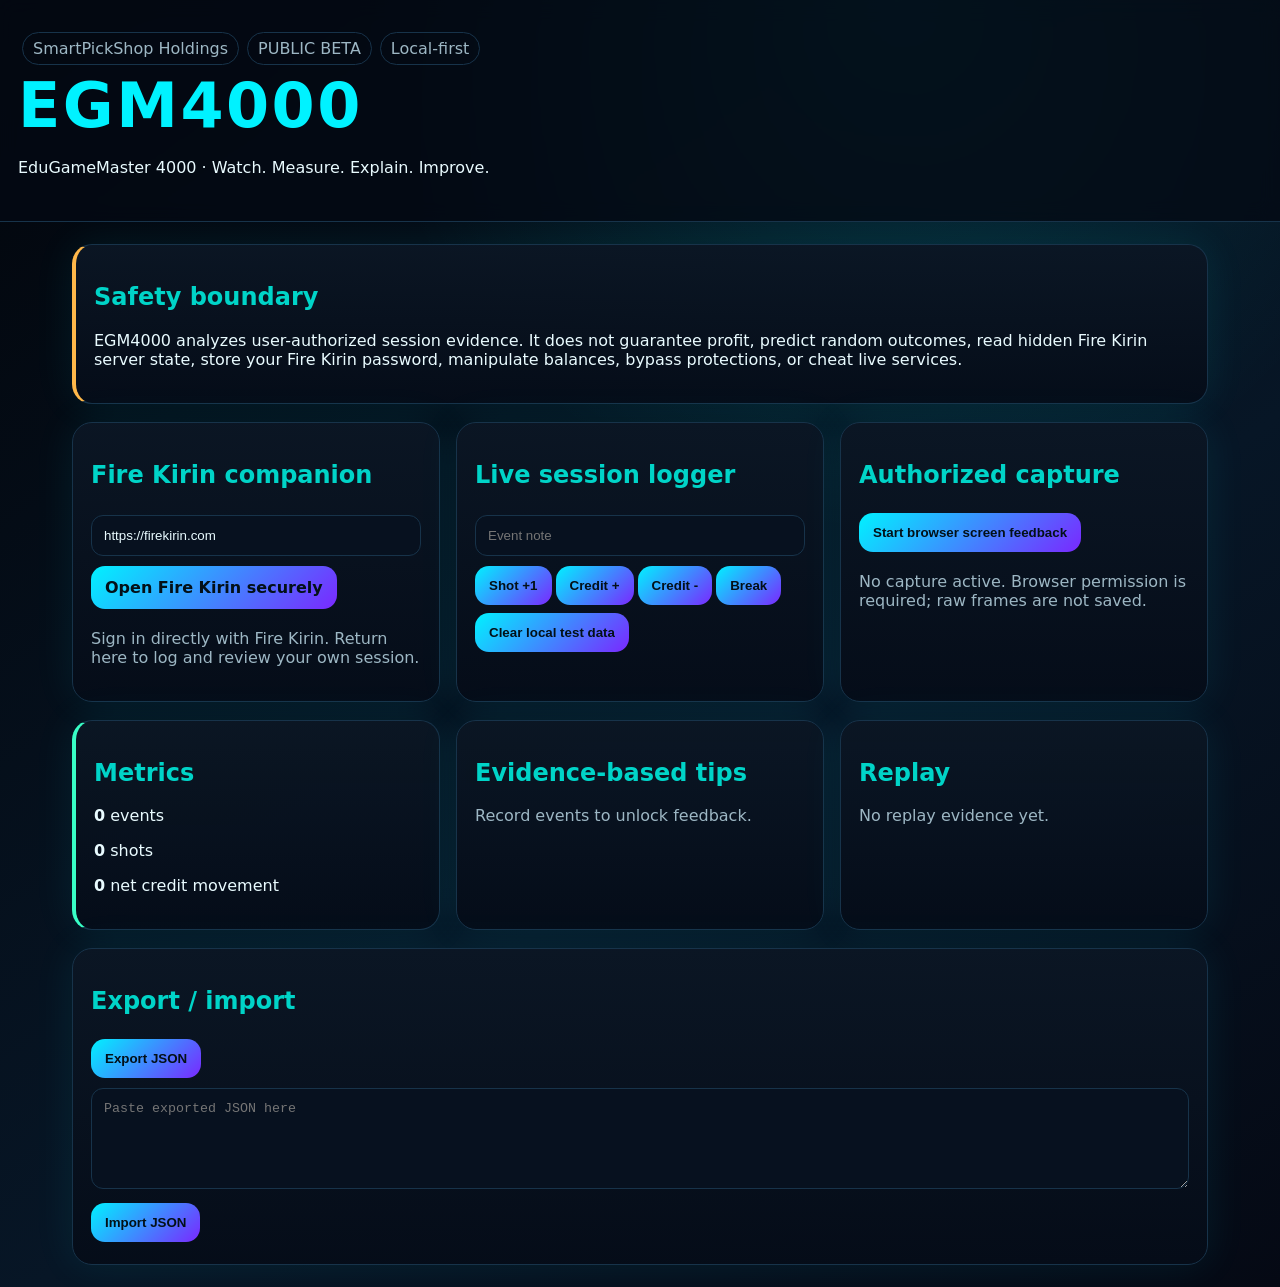
==== web/index.html @ 057f575d "Add EGM4000 web PWA public beta" ====
<!doctype html>
<html lang="en">
<head>
  <meta charset="utf-8">
  <meta name="viewport" content="width=device-width,initial-scale=1">
  <title>EGM4000 — EduGameMaster 4000</title>
  <meta name="theme-color" content="#060B14">
  <link rel="manifest" href="manifest.webmanifest">
  <style>
    :root{--bg:#060B14;--panel:#0B1624;--line:#17334a;--cyan:#00F2FF;--teal:#00D4C8;--violet:#7A28FF;--text:#E9FBFF;--muted:#9DB7C4;--warn:#FFB84A;--bad:#FF5C57;--good:#38FFC6}*{box-sizing:border-box}body{margin:0;background:radial-gradient(circle at 70% 0%,rgba(0,242,255,.16),transparent 34%),linear-gradient(145deg,#02050b,#071626 60%,#050914);color:var(--text);font-family:system-ui,Segoe UI,Roboto,Arial,sans-serif}header{padding:28px 18px;border-bottom:1px solid var(--line);background:rgba(5,9,20,.78);position:sticky;top:0;backdrop-filter:blur(10px)}h1{margin:0;color:var(--cyan);font-size:clamp(30px,7vw,62px);letter-spacing:.04em}h2{color:var(--teal)}main{max-width:1180px;margin:auto;padding:22px;display:grid;gap:18px}.grid{display:grid;grid-template-columns:repeat(auto-fit,minmax(260px,1fr));gap:16px}.card{border:1px solid var(--line);background:linear-gradient(180deg,rgba(11,22,36,.96),rgba(5,12,24,.94));border-radius:20px;padding:18px;box-shadow:0 0 42px rgba(0,242,255,.08)}button,a.btn{background:linear-gradient(135deg,var(--cyan),var(--violet));color:#031018;border:0;border-radius:14px;padding:12px 14px;font-weight:800;text-decoration:none;display:inline-block;margin:4px 4px 4px 0;cursor:pointer}input,textarea{width:100%;background:#07111f;border:1px solid var(--line);border-radius:12px;color:var(--text);padding:12px;margin:6px 0}small,.muted{color:var(--muted)}.warning{border-left:4px solid var(--warn)}.danger{border-left:4px solid var(--bad)}.good{border-left:4px solid var(--good)}.event{white-space:pre-wrap;font-family:ui-monospace,Consolas,monospace;font-size:13px}.pill{display:inline-block;border:1px solid var(--line);border-radius:999px;padding:6px 10px;margin:4px;color:var(--muted)}</style>
</head>
<body>
<header>
  <div class="pill">SmartPickShop Holdings</div><div class="pill">PUBLIC BETA</div><div class="pill">Local-first</div>
  <h1>EGM4000</h1>
  <p>EduGameMaster 4000 · Watch. Measure. Explain. Improve.</p>
</header>
<main>
  <section class="card warning"><h2>Safety boundary</h2><p>EGM4000 analyzes user-authorized session evidence. It does not guarantee profit, predict random outcomes, read hidden Fire Kirin server state, store your Fire Kirin password, manipulate balances, bypass protections, or cheat live services.</p></section>
  <section class="grid">
    <div class="card"><h2>Fire Kirin companion</h2><input id="portal" value="https://firekirin.com" aria-label="Fire Kirin portal URL"><a class="btn" id="openFire" target="_blank" rel="noopener">Open Fire Kirin securely</a><p class="muted">Sign in directly with Fire Kirin. Return here to log and review your own session.</p></div>
    <div class="card"><h2>Live session logger</h2><input id="note" placeholder="Event note"><button onclick="addEvent('shot',1)">Shot +1</button><button onclick="addEvent('credit_up',10)">Credit +</button><button onclick="addEvent('credit_down',-10)">Credit -</button><button onclick="addEvent('break',0)">Break</button><button onclick="clearEvents()">Clear local test data</button></div>
    <div class="card"><h2>Authorized capture</h2><button onclick="requestCapture()">Start browser screen feedback</button><p id="captureState" class="muted">No capture active. Browser permission is required; raw frames are not saved.</p></div>
  </section>
  <section class="grid">
    <div class="card good"><h2>Metrics</h2><div id="metrics"></div></div>
    <div class="card"><h2>Evidence-based tips</h2><div id="tips"></div></div>
    <div class="card"><h2>Replay</h2><div id="events"></div></div>
  </section>
  <section class="card"><h2>Export / import</h2><button onclick="exportJson()">Export JSON</button><textarea id="importBox" rows="5" placeholder="Paste exported JSON here"></textarea><button onclick="importJson()">Import JSON</button></section>
</main>
<script>
const KEY='egm4000.web.events.v1';
function events(){try{return JSON.parse(localStorage.getItem(KEY)||'[]')}catch{return[]}}
function save(v){localStorage.setItem(KEY,JSON.stringify(v));render()}
function addEvent(type,delta){const arr=events();arr.push({schema:'egm4000.gameplay-event.v1',platform:'Fire Kirin',type,creditDelta:delta,note:document.getElementById('note').value||'',provenance:'user_recorded',confidence:1,time:new Date().toISOString()});save(arr)}
function clearEvents(){save([])}
function render(){const arr=events();let shots=arr.filter(e=>e.type==='shot').length;let net=arr.reduce((s,e)=>s+(e.creditDelta||0),0);metrics.innerHTML=`<p><b>${arr.length}</b> events</p><p><b>${shots}</b> shots</p><p><b>${net}</b> net credit movement</p>`;tips.innerHTML=arr.length?`<p>${net<0?'Slow down and review before continuing.':''} If pace rises while net credits fall, treat it as a review signal, not a prediction.</p>`:'<p class="muted">Record events to unlock feedback.</p>';document.getElementById('events').innerHTML=arr.slice().reverse().map(e=>`<div class="event card">${e.time}\n${e.type} · ${e.creditDelta} credits\nEvidence: ${e.provenance} · confidence ${e.confidence}\n${e.note}</div>`).join('')||'<p class="muted">No replay evidence yet.</p>';document.getElementById('openFire').href=document.getElementById('portal').value}
async function requestCapture(){try{const s=await navigator.mediaDevices.getDisplayMedia({video:true,audio:false});captureState.textContent='Authorized browser screen feedback active. Raw frames are not stored.';s.getTracks().forEach(t=>t.onended=()=>captureState.textContent='Capture stopped.')}catch(e){captureState.textContent='Capture not authorized or unavailable: '+e.message}}
function exportJson(){const blob=new Blob([JSON.stringify({exportedAt:new Date().toISOString(),events:events()},null,2)],{type:'application/json'});const a=document.createElement('a');a.href=URL.createObjectURL(blob);a.download='egm4000-session-export.json';a.click();URL.revokeObjectURL(a.href)}
function importJson(){try{const obj=JSON.parse(importBox.value);save(Array.isArray(obj)?obj:(obj.events||[]))}catch(e){alert('Import failed: '+e.message)}}
if('serviceWorker' in navigator)navigator.serviceWorker.register('sw.js').catch(()=>{});portal.addEventListener('input',render);render();
</script>
</body>
</html>
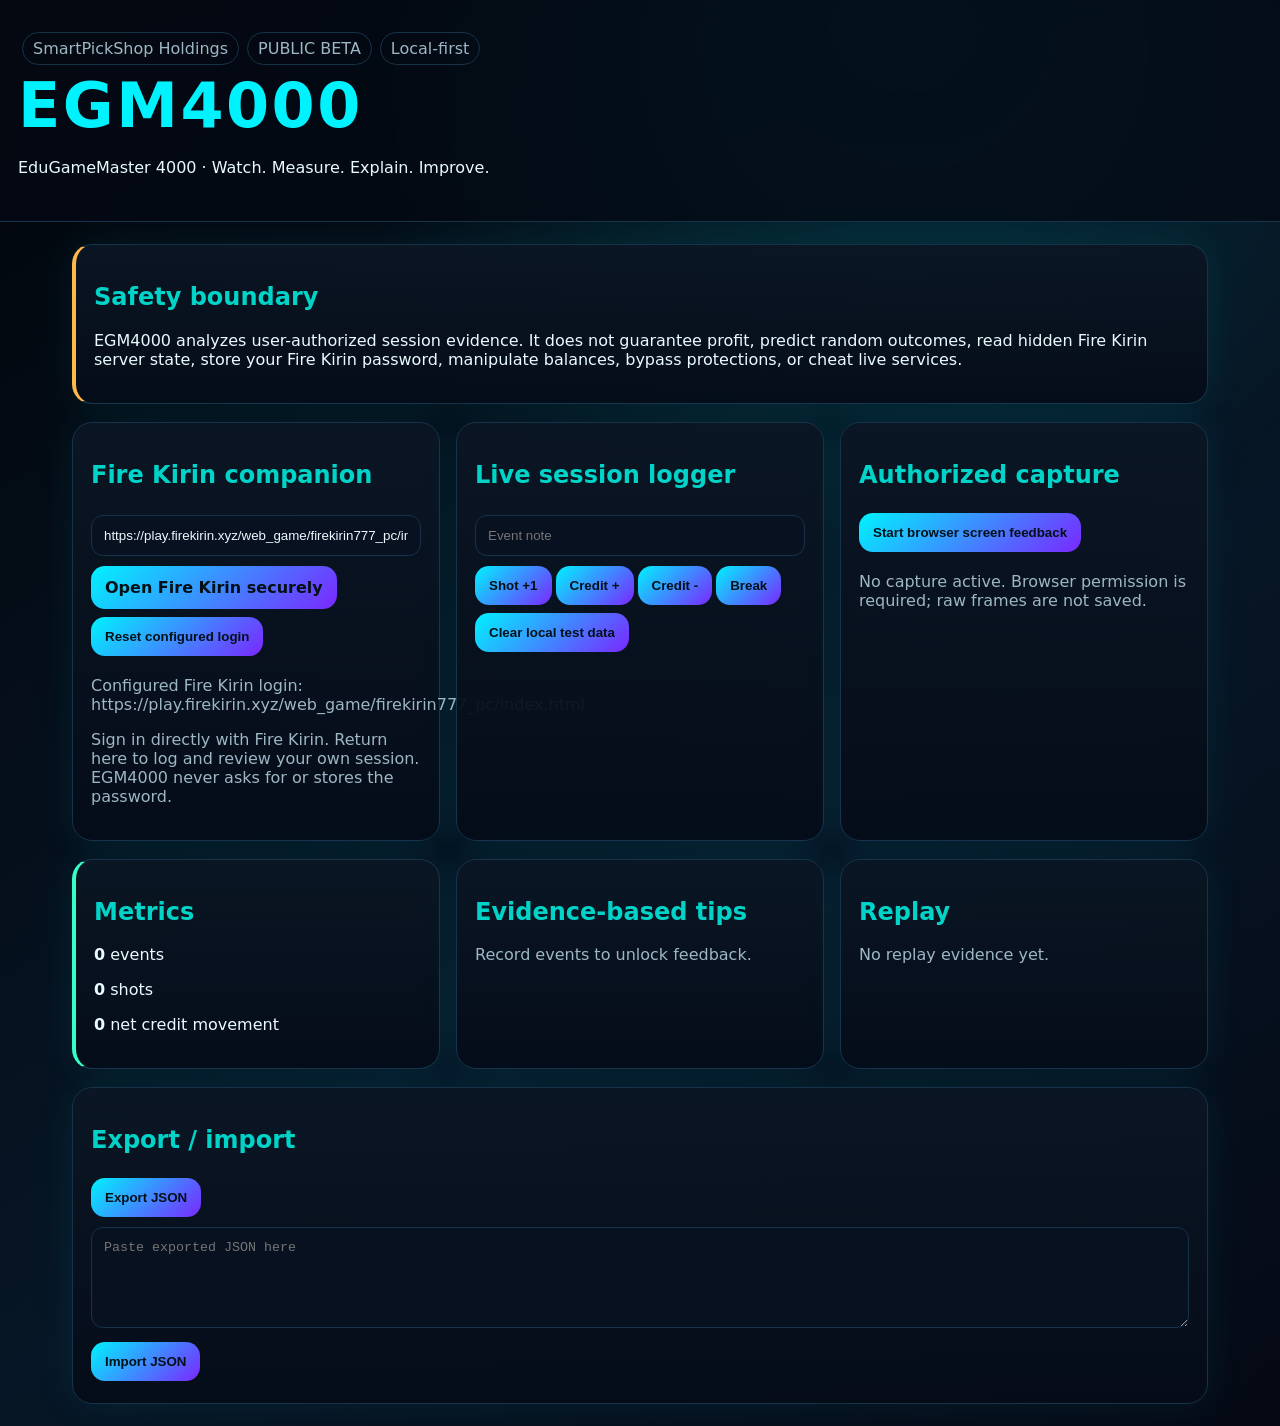
==== commit bf75af32: "Update web Fire Kirin login portal URL" ====
--- a/web/index.html
+++ b/web/index.html
@@ -18,7 +18,7 @@
 <main>
   <section class="card warning"><h2>Safety boundary</h2><p>EGM4000 analyzes user-authorized session evidence. It does not guarantee profit, predict random outcomes, read hidden Fire Kirin server state, store your Fire Kirin password, manipulate balances, bypass protections, or cheat live services.</p></section>
   <section class="grid">
-    <div class="card"><h2>Fire Kirin companion</h2><input id="portal" value="https://firekirin.com" aria-label="Fire Kirin portal URL"><a class="btn" id="openFire" target="_blank" rel="noopener">Open Fire Kirin securely</a><p class="muted">Sign in directly with Fire Kirin. Return here to log and review your own session.</p></div>
+    <div class="card"><h2>Fire Kirin companion</h2><input id="portal" value="https://play.firekirin.xyz/web_game/firekirin777_pc/index.html" aria-label="Fire Kirin portal URL"><a class="btn" id="openFire" target="_blank" rel="noopener">Open Fire Kirin securely</a><button onclick="resetPortal()">Reset configured login</button><p class="muted">Configured Fire Kirin login: https://play.firekirin.xyz/web_game/firekirin777_pc/index.html</p><p class="muted">Sign in directly with Fire Kirin. Return here to log and review your own session. EGM4000 never asks for or stores the password.</p></div>
     <div class="card"><h2>Live session logger</h2><input id="note" placeholder="Event note"><button onclick="addEvent('shot',1)">Shot +1</button><button onclick="addEvent('credit_up',10)">Credit +</button><button onclick="addEvent('credit_down',-10)">Credit -</button><button onclick="addEvent('break',0)">Break</button><button onclick="clearEvents()">Clear local test data</button></div>
     <div class="card"><h2>Authorized capture</h2><button onclick="requestCapture()">Start browser screen feedback</button><p id="captureState" class="muted">No capture active. Browser permission is required; raw frames are not saved.</p></div>
   </section>
@@ -31,8 +31,10 @@
 </main>
 <script>
 const KEY='egm4000.web.events.v1';
+const DEFAULT_FIRE_KIRIN_URL='https://play.firekirin.xyz/web_game/firekirin777_pc/index.html';
 function events(){try{return JSON.parse(localStorage.getItem(KEY)||'[]')}catch{return[]}}
 function save(v){localStorage.setItem(KEY,JSON.stringify(v));render()}
+function resetPortal(){document.getElementById('portal').value=DEFAULT_FIRE_KIRIN_URL;render()}
 function addEvent(type,delta){const arr=events();arr.push({schema:'egm4000.gameplay-event.v1',platform:'Fire Kirin',type,creditDelta:delta,note:document.getElementById('note').value||'',provenance:'user_recorded',confidence:1,time:new Date().toISOString()});save(arr)}
 function clearEvents(){save([])}
 function render(){const arr=events();let shots=arr.filter(e=>e.type==='shot').length;let net=arr.reduce((s,e)=>s+(e.creditDelta||0),0);metrics.innerHTML=`<p><b>${arr.length}</b> events</p><p><b>${shots}</b> shots</p><p><b>${net}</b> net credit movement</p>`;tips.innerHTML=arr.length?`<p>${net<0?'Slow down and review before continuing.':''} If pace rises while net credits fall, treat it as a review signal, not a prediction.</p>`:'<p class="muted">Record events to unlock feedback.</p>';document.getElementById('events').innerHTML=arr.slice().reverse().map(e=>`<div class="event card">${e.time}\n${e.type} · ${e.creditDelta} credits\nEvidence: ${e.provenance} · confidence ${e.confidence}\n${e.note}</div>`).join('')||'<p class="muted">No replay evidence yet.</p>';document.getElementById('openFire').href=document.getElementById('portal').value}
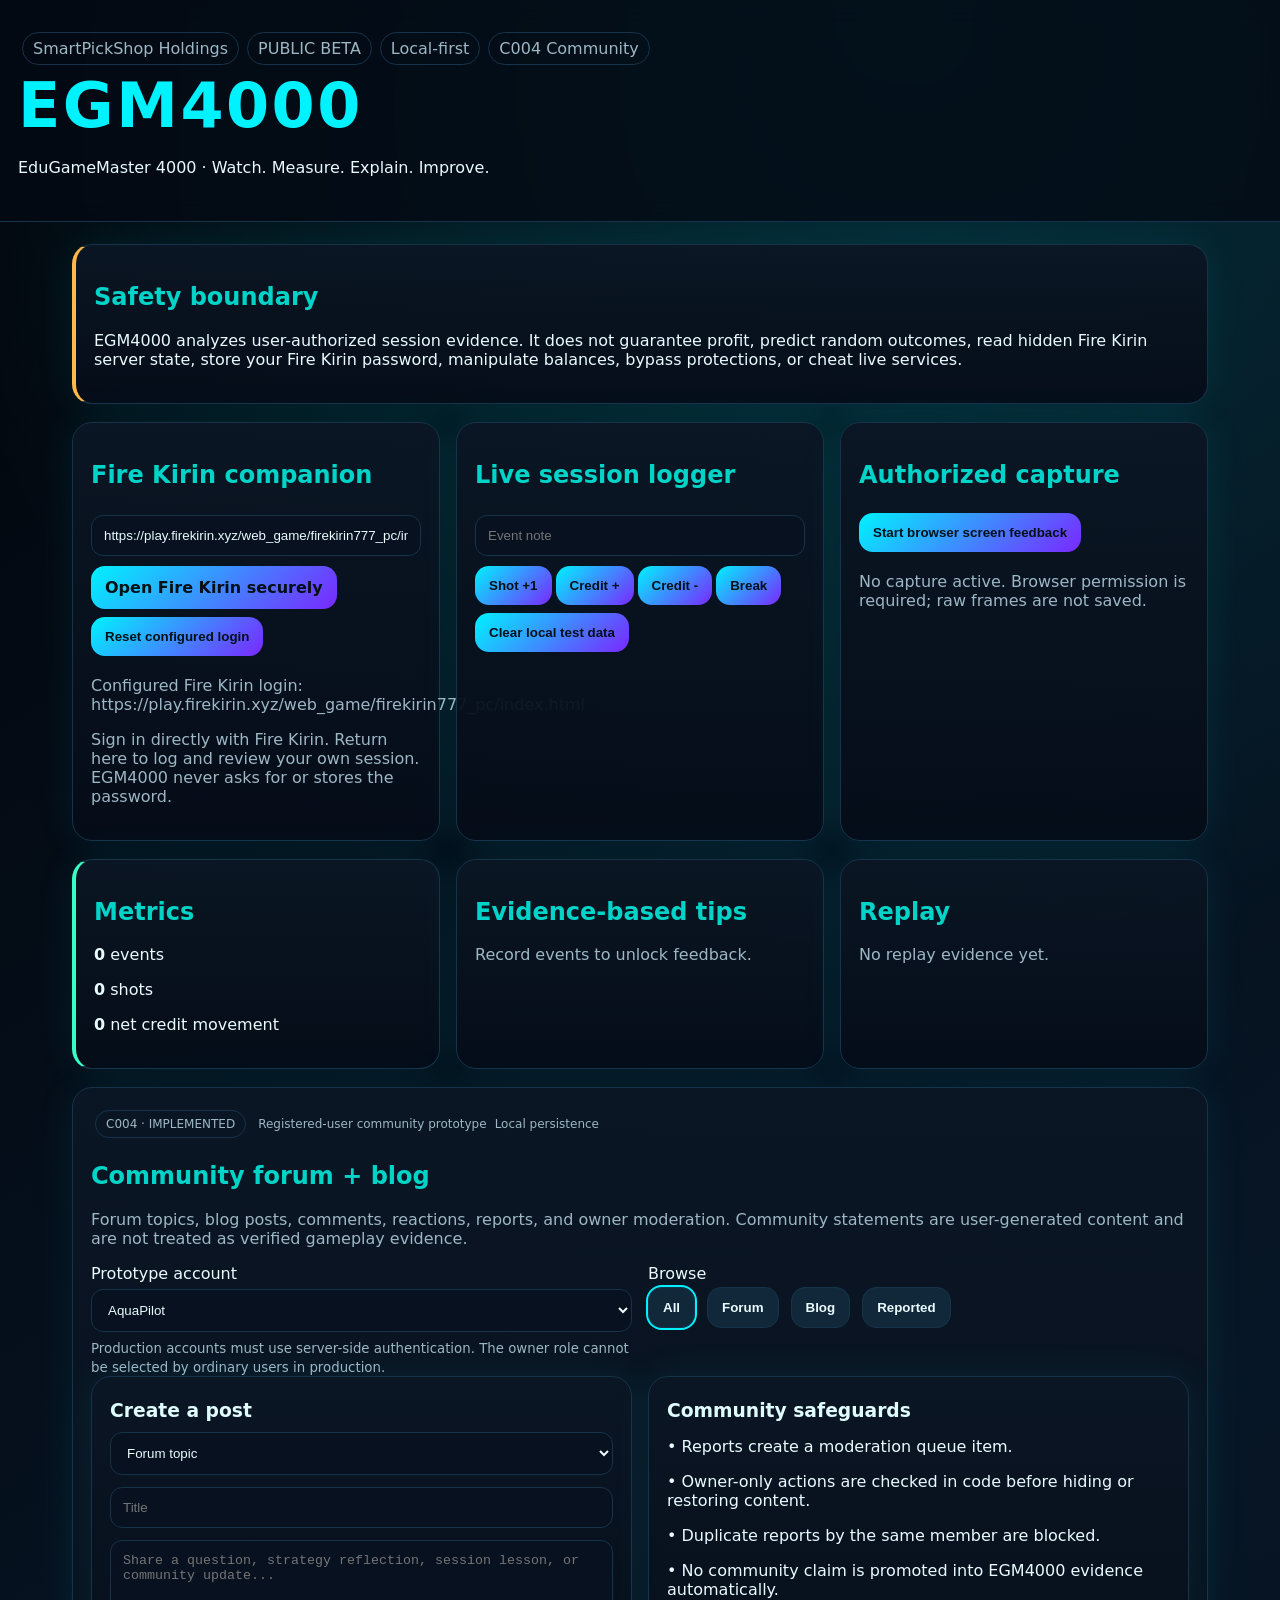
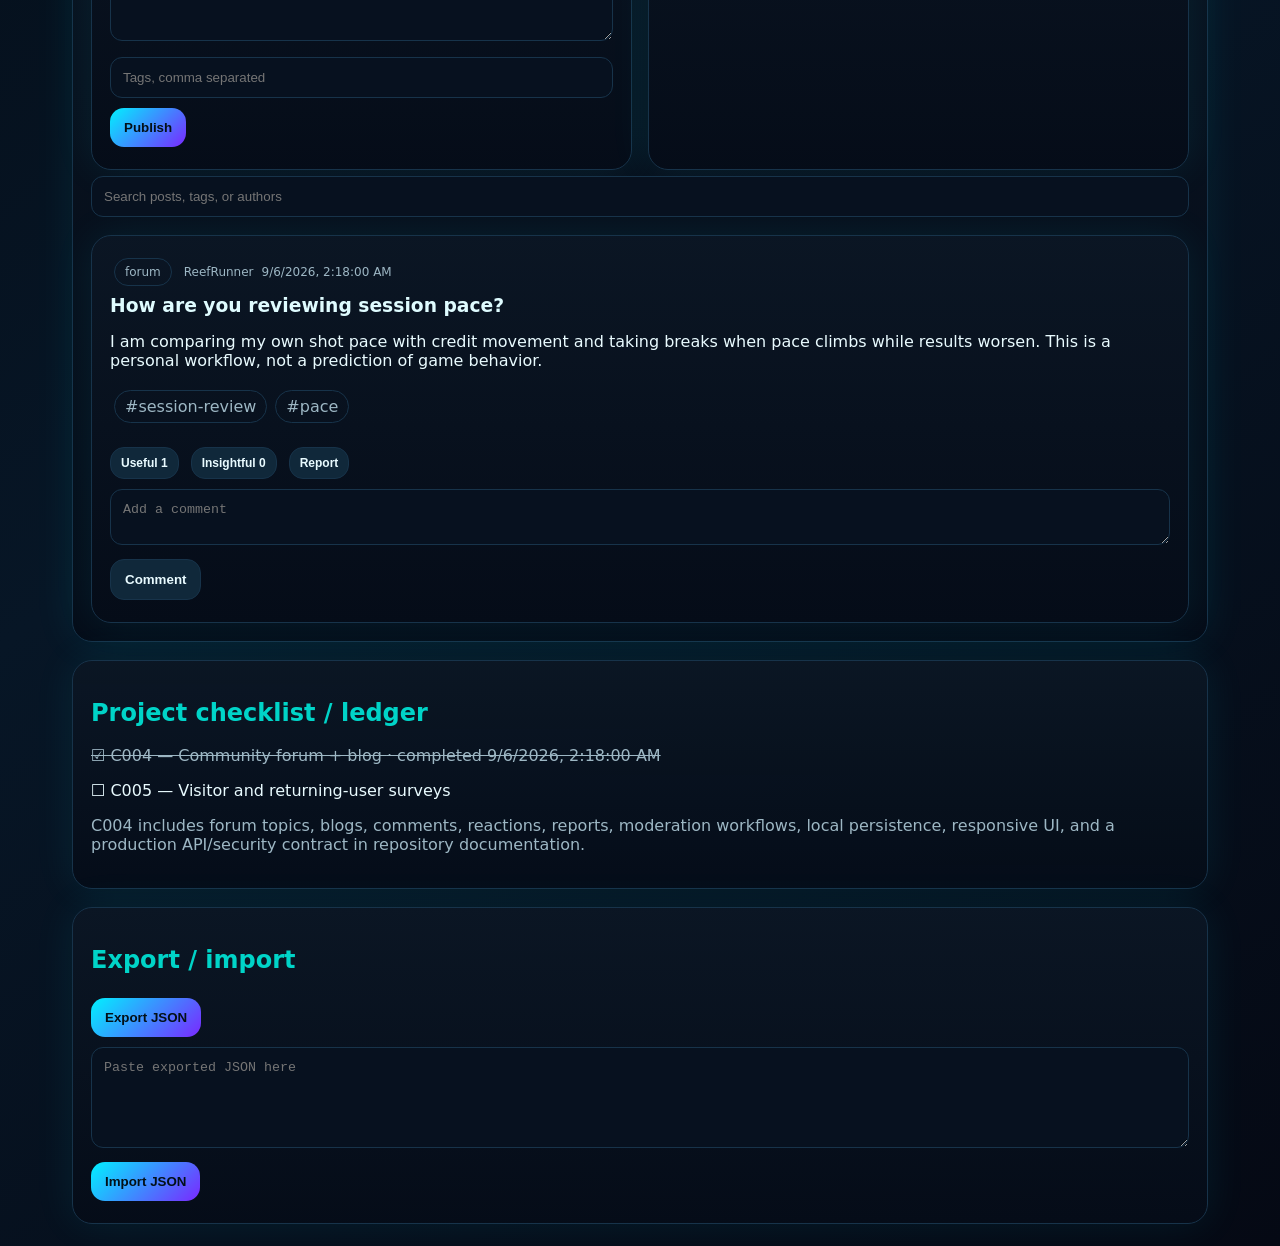
==== commit c8d62529: "Add C004 community forum and blog to EGM4000 web" ====
--- a/web/index.html
+++ b/web/index.html
@@ -7,11 +7,12 @@
   <meta name="theme-color" content="#060B14">
   <link rel="manifest" href="manifest.webmanifest">
   <style>
-    :root{--bg:#060B14;--panel:#0B1624;--line:#17334a;--cyan:#00F2FF;--teal:#00D4C8;--violet:#7A28FF;--text:#E9FBFF;--muted:#9DB7C4;--warn:#FFB84A;--bad:#FF5C57;--good:#38FFC6}*{box-sizing:border-box}body{margin:0;background:radial-gradient(circle at 70% 0%,rgba(0,242,255,.16),transparent 34%),linear-gradient(145deg,#02050b,#071626 60%,#050914);color:var(--text);font-family:system-ui,Segoe UI,Roboto,Arial,sans-serif}header{padding:28px 18px;border-bottom:1px solid var(--line);background:rgba(5,9,20,.78);position:sticky;top:0;backdrop-filter:blur(10px)}h1{margin:0;color:var(--cyan);font-size:clamp(30px,7vw,62px);letter-spacing:.04em}h2{color:var(--teal)}main{max-width:1180px;margin:auto;padding:22px;display:grid;gap:18px}.grid{display:grid;grid-template-columns:repeat(auto-fit,minmax(260px,1fr));gap:16px}.card{border:1px solid var(--line);background:linear-gradient(180deg,rgba(11,22,36,.96),rgba(5,12,24,.94));border-radius:20px;padding:18px;box-shadow:0 0 42px rgba(0,242,255,.08)}button,a.btn{background:linear-gradient(135deg,var(--cyan),var(--violet));color:#031018;border:0;border-radius:14px;padding:12px 14px;font-weight:800;text-decoration:none;display:inline-block;margin:4px 4px 4px 0;cursor:pointer}input,textarea{width:100%;background:#07111f;border:1px solid var(--line);border-radius:12px;color:var(--text);padding:12px;margin:6px 0}small,.muted{color:var(--muted)}.warning{border-left:4px solid var(--warn)}.danger{border-left:4px solid var(--bad)}.good{border-left:4px solid var(--good)}.event{white-space:pre-wrap;font-family:ui-monospace,Consolas,monospace;font-size:13px}.pill{display:inline-block;border:1px solid var(--line);border-radius:999px;padding:6px 10px;margin:4px;color:var(--muted)}</style>
+    :root{--bg:#060B14;--panel:#0B1624;--line:#17334a;--cyan:#00F2FF;--teal:#00D4C8;--violet:#7A28FF;--text:#E9FBFF;--muted:#9DB7C4;--warn:#FFB84A;--bad:#FF5C57;--good:#38FFC6}*{box-sizing:border-box}body{margin:0;background:radial-gradient(circle at 70% 0%,rgba(0,242,255,.16),transparent 34%),linear-gradient(145deg,#02050b,#071626 60%,#050914);color:var(--text);font-family:system-ui,Segoe UI,Roboto,Arial,sans-serif}header{padding:28px 18px;border-bottom:1px solid var(--line);background:rgba(5,9,20,.78);position:sticky;top:0;backdrop-filter:blur(10px);z-index:5}h1{margin:0;color:var(--cyan);font-size:clamp(30px,7vw,62px);letter-spacing:.04em}h2{color:var(--teal)}h3{margin:.3rem 0;color:#dffcff}main{max-width:1180px;margin:auto;padding:22px;display:grid;gap:18px}.grid{display:grid;grid-template-columns:repeat(auto-fit,minmax(260px,1fr));gap:16px}.card{border:1px solid var(--line);background:linear-gradient(180deg,rgba(11,22,36,.96),rgba(5,12,24,.94));border-radius:20px;padding:18px;box-shadow:0 0 42px rgba(0,242,255,.08)}button,a.btn{background:linear-gradient(135deg,var(--cyan),var(--violet));color:#031018;border:0;border-radius:14px;padding:12px 14px;font-weight:800;text-decoration:none;display:inline-block;margin:4px 4px 4px 0;cursor:pointer}button.secondary{background:#10283a;color:var(--text);border:1px solid var(--line)}button.danger{background:linear-gradient(135deg,#ff7b72,#ff3d71);color:#210006}input,textarea,select{width:100%;background:#07111f;border:1px solid var(--line);border-radius:12px;color:var(--text);padding:12px;margin:6px 0}small,.muted{color:var(--muted)}.warning{border-left:4px solid var(--warn)}.dangerCard{border-left:4px solid var(--bad)}.good{border-left:4px solid var(--good)}.event{white-space:pre-wrap;font-family:ui-monospace,Consolas,monospace;font-size:13px}.pill{display:inline-block;border:1px solid var(--line);border-radius:999px;padding:6px 10px;margin:4px;color:var(--muted)}.tabs{display:flex;gap:8px;flex-wrap:wrap}.tabs button.active{outline:2px solid var(--cyan)}.community-post{margin-top:12px}.post-meta,.reaction-row,.mod-row{display:flex;gap:8px;flex-wrap:wrap;align-items:center}.post-meta{font-size:12px;color:var(--muted)}.reaction-row button,.mod-row button{padding:8px 10px;font-size:12px}.comment{border-left:2px solid var(--line);padding-left:10px;margin:8px 0}.hidden{display:none!important}.status-ok{color:var(--good)}.status-warn{color:var(--warn)}.checklist-item{text-decoration:none}.checklist-item.done{text-decoration:line-through;color:var(--muted)}@media(max-width:640px){header{padding:20px 14px}main{padding:14px}.card{padding:14px}button,a.btn{width:100%;text-align:center}.reaction-row button,.mod-row button{width:auto}.post-meta{display:grid;gap:4px}}
+  </style>
 </head>
 <body>
 <header>
-  <div class="pill">SmartPickShop Holdings</div><div class="pill">PUBLIC BETA</div><div class="pill">Local-first</div>
+  <div class="pill">SmartPickShop Holdings</div><div class="pill">PUBLIC BETA</div><div class="pill">Local-first</div><div class="pill">C004 Community</div>
   <h1>EGM4000</h1>
   <p>EduGameMaster 4000 · Watch. Measure. Explain. Improve.</p>
 </header>
@@ -27,20 +28,76 @@
     <div class="card"><h2>Evidence-based tips</h2><div id="tips"></div></div>
     <div class="card"><h2>Replay</h2><div id="events"></div></div>
   </section>
+
+  <section class="card" id="community">
+    <div class="post-meta"><span class="pill">C004 · IMPLEMENTED</span><span>Registered-user community prototype</span><span>Local persistence</span></div>
+    <h2>Community forum + blog</h2>
+    <p class="muted">Forum topics, blog posts, comments, reactions, reports, and owner moderation. Community statements are user-generated content and are not treated as verified gameplay evidence.</p>
+    <div class="grid">
+      <div>
+        <label>Prototype account</label>
+        <select id="communityUser" onchange="setCommunityUser(this.value)"></select>
+        <small>Production accounts must use server-side authentication. The owner role cannot be selected by ordinary users in production.</small>
+      </div>
+      <div>
+        <label>Browse</label>
+        <div class="tabs"><button class="secondary active" data-filter="all" onclick="setCommunityFilter('all',this)">All</button><button class="secondary" data-filter="forum" onclick="setCommunityFilter('forum',this)">Forum</button><button class="secondary" data-filter="blog" onclick="setCommunityFilter('blog',this)">Blog</button><button class="secondary" data-filter="reported" onclick="setCommunityFilter('reported',this)">Reported</button></div>
+      </div>
+    </div>
+    <div class="grid">
+      <div class="card">
+        <h3>Create a post</h3>
+        <select id="postType"><option value="forum">Forum topic</option><option value="blog">Blog post</option></select>
+        <input id="postTitle" maxlength="100" placeholder="Title">
+        <textarea id="postBody" maxlength="4000" rows="5" placeholder="Share a question, strategy reflection, session lesson, or community update..."></textarea>
+        <input id="postTags" maxlength="120" placeholder="Tags, comma separated">
+        <button onclick="createCommunityPost()">Publish</button>
+      </div>
+      <div class="card">
+        <h3>Community safeguards</h3>
+        <p>• Reports create a moderation queue item.</p><p>• Owner-only actions are checked in code before hiding or restoring content.</p><p>• Duplicate reports by the same member are blocked.</p><p>• No community claim is promoted into EGM4000 evidence automatically.</p>
+      </div>
+    </div>
+    <input id="communitySearch" placeholder="Search posts, tags, or authors" oninput="renderCommunity()">
+    <div id="communityFeed"></div>
+    <div id="moderationPanel" class="card hidden"><h3>Owner moderation queue</h3><div id="moderationQueue"></div></div>
+  </section>
+
+  <section class="card"><h2>Project checklist / ledger</h2><p class="checklist-item done">☑ C004 — Community forum + blog <span id="c004Stamp"></span></p><p class="checklist-item">☐ C005 — Visitor and returning-user surveys</p><p class="muted">C004 includes forum topics, blogs, comments, reactions, reports, moderation workflows, local persistence, responsive UI, and a production API/security contract in repository documentation.</p></section>
   <section class="card"><h2>Export / import</h2><button onclick="exportJson()">Export JSON</button><textarea id="importBox" rows="5" placeholder="Paste exported JSON here"></textarea><button onclick="importJson()">Import JSON</button></section>
 </main>
 <script>
 const KEY='egm4000.web.events.v1';
+const COMMUNITY_KEY='egm4000.web.community.v1';
+const C004_COMPLETED='2026-09-05T19:18:00-07:00';
 const DEFAULT_FIRE_KIRIN_URL='https://play.firekirin.xyz/web_game/firekirin777_pc/index.html';
+const COMMUNITY_USERS=[
+  {id:'member-aqua',name:'AquaPilot',role:'member'},
+  {id:'member-reef',name:'ReefRunner',role:'member'},
+  {id:'owner-egm4000',name:'EGM4000 Owner',role:'owner'}
+];
+let communityFilter='all';
 function events(){try{return JSON.parse(localStorage.getItem(KEY)||'[]')}catch{return[]}}
 function save(v){localStorage.setItem(KEY,JSON.stringify(v));render()}
+function communityState(){try{const raw=JSON.parse(localStorage.getItem(COMMUNITY_KEY)||'null');if(raw)return raw}catch{}return {currentUserId:'member-aqua',posts:[{id:'seed-1',type:'forum',title:'How are you reviewing session pace?',body:'I am comparing my own shot pace with credit movement and taking breaks when pace climbs while results worsen. This is a personal workflow, not a prediction of game behavior.',tags:['session-review','pace'],authorId:'member-reef',createdAt:C004_COMPLETED,hidden:false,reactions:{useful:['member-aqua'],insightful:[]},comments:[],reports:[]}],moderationLog:[]}}
+function saveCommunity(s){localStorage.setItem(COMMUNITY_KEY,JSON.stringify(s));renderCommunity()}
+function currentCommunityUser(s=communityState()){return COMMUNITY_USERS.find(u=>u.id===s.currentUserId)||COMMUNITY_USERS[0]}
+function setCommunityUser(id){const s=communityState();s.currentUserId=id;saveCommunity(s)}
+function safe(s){return String(s??'').replace(/[&<>"']/g,c=>({'&':'&amp;','<':'&lt;','>':'&gt;','"':'&quot;',"'":'&#39;'}[c]))}
 function resetPortal(){document.getElementById('portal').value=DEFAULT_FIRE_KIRIN_URL;render()}
 function addEvent(type,delta){const arr=events();arr.push({schema:'egm4000.gameplay-event.v1',platform:'Fire Kirin',type,creditDelta:delta,note:document.getElementById('note').value||'',provenance:'user_recorded',confidence:1,time:new Date().toISOString()});save(arr)}
 function clearEvents(){save([])}
-function render(){const arr=events();let shots=arr.filter(e=>e.type==='shot').length;let net=arr.reduce((s,e)=>s+(e.creditDelta||0),0);metrics.innerHTML=`<p><b>${arr.length}</b> events</p><p><b>${shots}</b> shots</p><p><b>${net}</b> net credit movement</p>`;tips.innerHTML=arr.length?`<p>${net<0?'Slow down and review before continuing.':''} If pace rises while net credits fall, treat it as a review signal, not a prediction.</p>`:'<p class="muted">Record events to unlock feedback.</p>';document.getElementById('events').innerHTML=arr.slice().reverse().map(e=>`<div class="event card">${e.time}\n${e.type} · ${e.creditDelta} credits\nEvidence: ${e.provenance} · confidence ${e.confidence}\n${e.note}</div>`).join('')||'<p class="muted">No replay evidence yet.</p>';document.getElementById('openFire').href=document.getElementById('portal').value}
+function render(){const arr=events();let shots=arr.filter(e=>e.type==='shot').length;let net=arr.reduce((s,e)=>s+(e.creditDelta||0),0);metrics.innerHTML=`<p><b>${arr.length}</b> events</p><p><b>${shots}</b> shots</p><p><b>${net}</b> net credit movement</p>`;tips.innerHTML=arr.length?`<p>${net<0?'Slow down and review before continuing.':''} If pace rises while net credits fall, treat it as a review signal, not a prediction.</p>`:'<p class="muted">Record events to unlock feedback.</p>';document.getElementById('events').innerHTML=arr.slice().reverse().map(e=>`<div class="event card">${safe(e.time)}\n${safe(e.type)} · ${safe(e.creditDelta)} credits\nEvidence: ${safe(e.provenance)} · confidence ${safe(e.confidence)}\n${safe(e.note)}</div>`).join('')||'<p class="muted">No replay evidence yet.</p>';document.getElementById('openFire').href=document.getElementById('portal').value;renderCommunity()}
+function createCommunityPost(){const s=communityState(),u=currentCommunityUser(s),title=postTitle.value.trim(),body=postBody.value.trim();if(!title||!body)return alert('Add a title and post body.');s.posts.unshift({id:'p-'+Date.now(),type:postType.value,title,body,tags:postTags.value.split(',').map(x=>x.trim()).filter(Boolean).slice(0,8),authorId:u.id,createdAt:new Date().toISOString(),hidden:false,reactions:{useful:[],insightful:[]},comments:[],reports:[]});saveCommunity(s);postTitle.value='';postBody.value='';postTags.value=''}
+function reactPost(id,kind){const s=communityState(),u=currentCommunityUser(s),p=s.posts.find(x=>x.id===id);if(!p)return;for(const k of ['useful','insightful'])p.reactions[k]=(p.reactions[k]||[]).filter(uid=>uid!==u.id);if(kind)p.reactions[kind].push(u.id);saveCommunity(s)}
+function addComment(id){const box=document.getElementById('comment-'+id),body=box.value.trim();if(!body)return;const s=communityState(),u=currentCommunityUser(s),p=s.posts.find(x=>x.id===id);p.comments.push({id:'c-'+Date.now(),authorId:u.id,body,createdAt:new Date().toISOString(),hidden:false,reports:[]});saveCommunity(s)}
+function reportPost(id){const s=communityState(),u=currentCommunityUser(s),p=s.posts.find(x=>x.id===id);if(!p.reports)p.reports=[];if(p.reports.some(r=>r.reporterId===u.id))return alert('You already reported this post.');const reason=prompt('Reason for report:','Possible misinformation')||'Unspecified';p.reports.push({id:'r-'+Date.now(),reporterId:u.id,reason,createdAt:new Date().toISOString(),status:'open'});saveCommunity(s)}
+function moderatePost(id,action){const s=communityState(),u=currentCommunityUser(s);if(u.role!=='owner')return alert('Owner authorization required.');const p=s.posts.find(x=>x.id===id);if(!p)return;if(action==='hide')p.hidden=true;if(action==='restore')p.hidden=false;if(action==='dismiss')p.reports.forEach(r=>r.status='dismissed');s.moderationLog.push({id:'m-'+Date.now(),actorId:u.id,targetId:id,action,createdAt:new Date().toISOString()});saveCommunity(s)}
+function setCommunityFilter(filter,btn){communityFilter=filter;document.querySelectorAll('[data-filter]').forEach(b=>b.classList.remove('active'));btn.classList.add('active');renderCommunity()}
+function renderCommunity(){if(!document.getElementById('communityFeed'))return;const s=communityState(),u=currentCommunityUser(s);communityUser.innerHTML=COMMUNITY_USERS.map(x=>`<option value="${safe(x.id)}" ${x.id===u.id?'selected':''}>${safe(x.name)}${x.role==='owner'?' · owner prototype':''}</option>`).join('');const q=(communitySearch.value||'').toLowerCase();let posts=s.posts.filter(p=>{if(communityFilter==='forum'&&p.type!=='forum')return false;if(communityFilter==='blog'&&p.type!=='blog')return false;if(communityFilter==='reported'&&!p.reports.some(r=>r.status==='open'))return false;if(p.hidden&&u.role!=='owner')return false;return !q||`${p.title} ${p.body} ${(p.tags||[]).join(' ')} ${COMMUNITY_USERS.find(x=>x.id===p.authorId)?.name||''}`.toLowerCase().includes(q)});communityFeed.innerHTML=posts.map(p=>{const a=COMMUNITY_USERS.find(x=>x.id===p.authorId)||{name:'Member'};const reports=p.reports.filter(r=>r.status==='open').length;return `<article class="card community-post ${p.hidden?'dangerCard':''}"><div class="post-meta"><span class="pill">${safe(p.type)}</span><span>${safe(a.name)}</span><span>${safe(new Date(p.createdAt).toLocaleString())}</span>${p.hidden?'<span class="status-warn">Hidden by moderation</span>':''}</div><h3>${safe(p.title)}</h3><p>${safe(p.body)}</p><p>${(p.tags||[]).map(t=>`<span class="pill">#${safe(t)}</span>`).join('')}</p><div class="reaction-row"><button class="secondary" onclick="reactPost('${p.id}','useful')">Useful ${(p.reactions.useful||[]).length}</button><button class="secondary" onclick="reactPost('${p.id}','insightful')">Insightful ${(p.reactions.insightful||[]).length}</button><button class="secondary" onclick="reportPost('${p.id}')">Report${reports?' '+reports:''}</button></div><div>${p.comments.filter(c=>!c.hidden||u.role==='owner').map(c=>`<div class="comment"><b>${safe(COMMUNITY_USERS.find(x=>x.id===c.authorId)?.name||'Member')}</b><br>${safe(c.body)}</div>`).join('')}</div><textarea id="comment-${p.id}" rows="2" placeholder="Add a comment"></textarea><button class="secondary" onclick="addComment('${p.id}')">Comment</button>${u.role==='owner'?`<div class="mod-row"><button class="danger" onclick="moderatePost('${p.id}','hide')">Hide</button><button class="secondary" onclick="moderatePost('${p.id}','restore')">Restore</button><button class="secondary" onclick="moderatePost('${p.id}','dismiss')">Dismiss reports</button></div>`:''}</article>`}).join('')||'<p class="muted">No community posts match this view.</p>';moderationPanel.classList.toggle('hidden',u.role!=='owner');if(u.role==='owner'){const open=s.posts.flatMap(p=>p.reports.filter(r=>r.status==='open').map(r=>({p,r})));moderationQueue.innerHTML=open.map(x=>`<div class="comment"><b>${safe(x.p.title)}</b><br>${safe(x.r.reason)} · ${safe(new Date(x.r.createdAt).toLocaleString())}</div>`).join('')||'<p class="muted">No open reports.</p>'}c004Stamp.textContent='· completed '+new Date(C004_COMPLETED).toLocaleString()}
 async function requestCapture(){try{const s=await navigator.mediaDevices.getDisplayMedia({video:true,audio:false});captureState.textContent='Authorized browser screen feedback active. Raw frames are not stored.';s.getTracks().forEach(t=>t.onended=()=>captureState.textContent='Capture stopped.')}catch(e){captureState.textContent='Capture not authorized or unavailable: '+e.message}}
-function exportJson(){const blob=new Blob([JSON.stringify({exportedAt:new Date().toISOString(),events:events()},null,2)],{type:'application/json'});const a=document.createElement('a');a.href=URL.createObjectURL(blob);a.download='egm4000-session-export.json';a.click();URL.revokeObjectURL(a.href)}
-function importJson(){try{const obj=JSON.parse(importBox.value);save(Array.isArray(obj)?obj:(obj.events||[]))}catch(e){alert('Import failed: '+e.message)}}
+function exportJson(){const blob=new Blob([JSON.stringify({exportedAt:new Date().toISOString(),events:events(),community:communityState()},null,2)],{type:'application/json'});const a=document.createElement('a');a.href=URL.createObjectURL(blob);a.download='egm4000-export.json';a.click();URL.revokeObjectURL(a.href)}
+function importJson(){try{const obj=JSON.parse(importBox.value);if(obj.events)localStorage.setItem(KEY,JSON.stringify(obj.events));if(obj.community)localStorage.setItem(COMMUNITY_KEY,JSON.stringify(obj.community));render()}catch(e){alert('Import failed: '+e.message)}}
 if('serviceWorker' in navigator)navigator.serviceWorker.register('sw.js').catch(()=>{});portal.addEventListener('input',render);render();
 </script>
 </body>
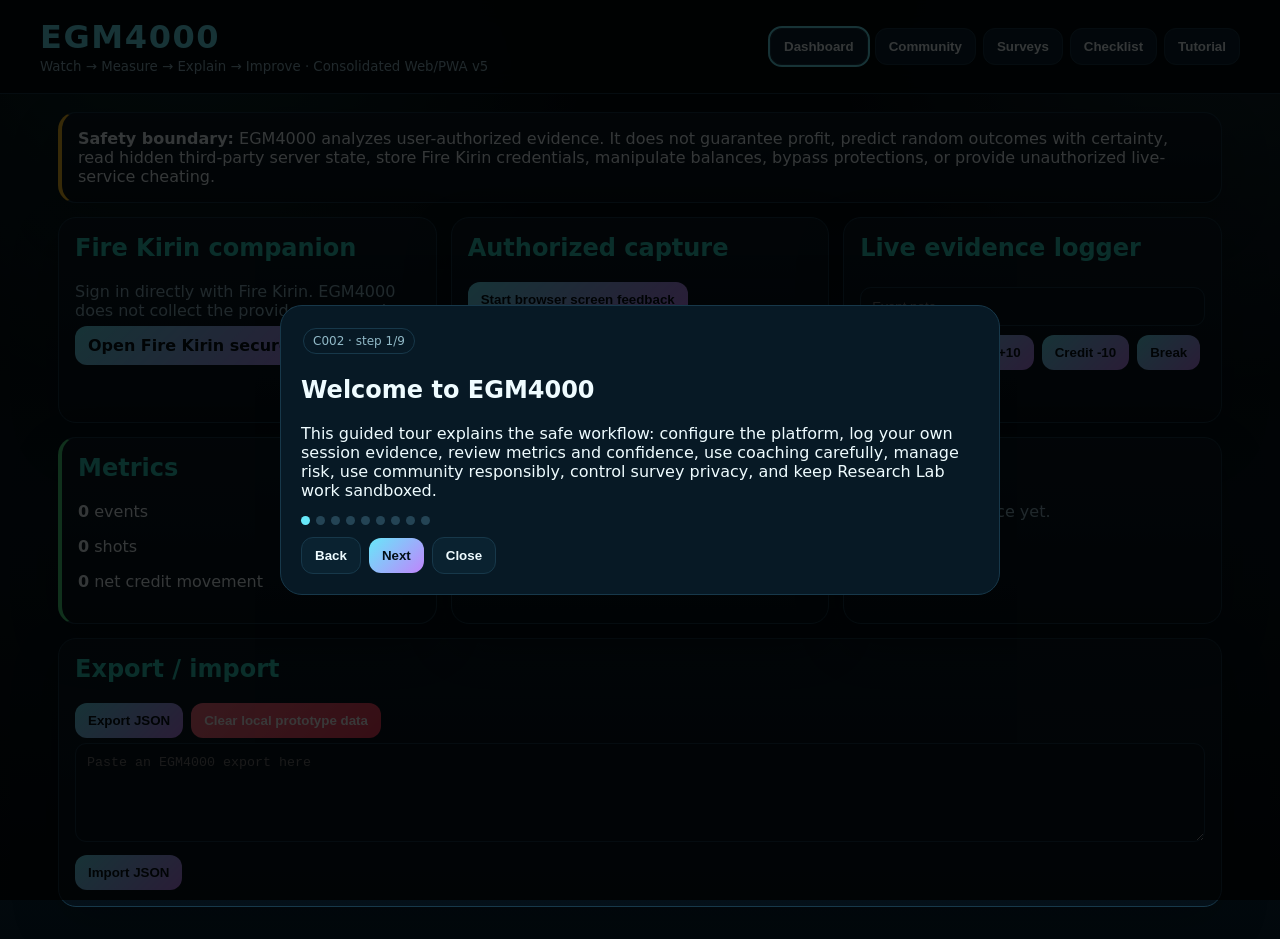
==== commit 0ed56fc5: "Merge verified EGM4000 additions into consolidated Web/PWA" ====
--- a/web/index.html
+++ b/web/index.html
@@ -1,104 +1,69 @@
 <!doctype html>
 <html lang="en">
 <head>
-  <meta charset="utf-8">
-  <meta name="viewport" content="width=device-width,initial-scale=1">
-  <title>EGM4000 — EduGameMaster 4000</title>
-  <meta name="theme-color" content="#060B14">
-  <link rel="manifest" href="manifest.webmanifest">
-  <style>
-    :root{--bg:#060B14;--panel:#0B1624;--line:#17334a;--cyan:#00F2FF;--teal:#00D4C8;--violet:#7A28FF;--text:#E9FBFF;--muted:#9DB7C4;--warn:#FFB84A;--bad:#FF5C57;--good:#38FFC6}*{box-sizing:border-box}body{margin:0;background:radial-gradient(circle at 70% 0%,rgba(0,242,255,.16),transparent 34%),linear-gradient(145deg,#02050b,#071626 60%,#050914);color:var(--text);font-family:system-ui,Segoe UI,Roboto,Arial,sans-serif}header{padding:28px 18px;border-bottom:1px solid var(--line);background:rgba(5,9,20,.78);position:sticky;top:0;backdrop-filter:blur(10px);z-index:5}h1{margin:0;color:var(--cyan);font-size:clamp(30px,7vw,62px);letter-spacing:.04em}h2{color:var(--teal)}h3{margin:.3rem 0;color:#dffcff}main{max-width:1180px;margin:auto;padding:22px;display:grid;gap:18px}.grid{display:grid;grid-template-columns:repeat(auto-fit,minmax(260px,1fr));gap:16px}.card{border:1px solid var(--line);background:linear-gradient(180deg,rgba(11,22,36,.96),rgba(5,12,24,.94));border-radius:20px;padding:18px;box-shadow:0 0 42px rgba(0,242,255,.08)}button,a.btn{background:linear-gradient(135deg,var(--cyan),var(--violet));color:#031018;border:0;border-radius:14px;padding:12px 14px;font-weight:800;text-decoration:none;display:inline-block;margin:4px 4px 4px 0;cursor:pointer}button.secondary{background:#10283a;color:var(--text);border:1px solid var(--line)}button.danger{background:linear-gradient(135deg,#ff7b72,#ff3d71);color:#210006}input,textarea,select{width:100%;background:#07111f;border:1px solid var(--line);border-radius:12px;color:var(--text);padding:12px;margin:6px 0}small,.muted{color:var(--muted)}.warning{border-left:4px solid var(--warn)}.dangerCard{border-left:4px solid var(--bad)}.good{border-left:4px solid var(--good)}.event{white-space:pre-wrap;font-family:ui-monospace,Consolas,monospace;font-size:13px}.pill{display:inline-block;border:1px solid var(--line);border-radius:999px;padding:6px 10px;margin:4px;color:var(--muted)}.tabs{display:flex;gap:8px;flex-wrap:wrap}.tabs button.active{outline:2px solid var(--cyan)}.community-post{margin-top:12px}.post-meta,.reaction-row,.mod-row{display:flex;gap:8px;flex-wrap:wrap;align-items:center}.post-meta{font-size:12px;color:var(--muted)}.reaction-row button,.mod-row button{padding:8px 10px;font-size:12px}.comment{border-left:2px solid var(--line);padding-left:10px;margin:8px 0}.hidden{display:none!important}.status-ok{color:var(--good)}.status-warn{color:var(--warn)}.checklist-item{text-decoration:none}.checklist-item.done{text-decoration:line-through;color:var(--muted)}@media(max-width:640px){header{padding:20px 14px}main{padding:14px}.card{padding:14px}button,a.btn{width:100%;text-align:center}.reaction-row button,.mod-row button{width:auto}.post-meta{display:grid;gap:4px}}
-  </style>
+<meta charset="utf-8">
+<meta name="viewport" content="width=device-width,initial-scale=1">
+<title>EGM4000 — EduGameMaster 4000</title>
+<meta name="theme-color" content="#041017">
+<meta name="description" content="EGM4000 fish-shooter gameplay intelligence, session analysis, coaching, community, privacy-safe surveys, simulation and safe research prototype.">
+<link rel="manifest" href="manifest.webmanifest">
+<style>
+:root{--bg:#02080c;--panel:#081923;--panel2:#0c2430;--line:#17384a;--cyan:#67e8f9;--teal:#2dd4bf;--violet:#c084fc;--text:#effcff;--muted:#91b9c7;--warn:#fbbf24;--bad:#fb7185;--good:#4ade80;--r:18px}*{box-sizing:border-box}html{scroll-behavior:smooth}body{margin:0;background:radial-gradient(circle at 15% 0,rgba(45,212,191,.16),transparent 28%),radial-gradient(circle at 95% 0,rgba(103,232,249,.14),transparent 25%),linear-gradient(180deg,#02080c,#04131d 55%,#02080c);color:var(--text);font-family:system-ui,-apple-system,Segoe UI,Roboto,Arial,sans-serif}header{position:sticky;top:0;z-index:10;padding:18px;border-bottom:1px solid var(--line);background:rgba(2,8,12,.9);backdrop-filter:blur(12px)}.brandrow{max-width:1200px;margin:auto;display:flex;justify-content:space-between;align-items:center;gap:12px;flex-wrap:wrap}.brand h1{margin:0;color:var(--cyan);letter-spacing:.05em}.brand small{color:var(--muted)}nav{display:flex;gap:7px;flex-wrap:wrap}button,a.btn{border:0;border-radius:12px;padding:10px 13px;font-weight:800;cursor:pointer;text-decoration:none;background:linear-gradient(135deg,var(--cyan),var(--violet));color:#031018}.ghost{background:#0a2230;color:var(--text);border:1px solid var(--line)}.danger{background:linear-gradient(135deg,#fb7185,#f43f5e);color:white}.active{outline:2px solid var(--cyan)}main{max-width:1200px;margin:auto;padding:18px}.view{display:none}.view.active-view{display:block}.grid{display:grid;grid-template-columns:repeat(auto-fit,minmax(250px,1fr));gap:14px}.card{background:linear-gradient(180deg,rgba(8,25,35,.98),rgba(4,16,25,.96));border:1px solid var(--line);border-radius:var(--r);padding:16px;margin-bottom:14px;box-shadow:0 18px 50px rgba(0,0,0,.2)}.card h2,.card h3{margin-top:0;color:var(--teal)}.muted{color:var(--muted)}.pill{display:inline-block;border:1px solid var(--line);border-radius:999px;padding:5px 9px;margin:2px;color:var(--muted);font-size:12px}.good{border-left:4px solid var(--good)}.warning{border-left:4px solid var(--warn)}.dangerCard{border-left:4px solid var(--bad)}input,textarea,select{width:100%;background:#06131d;border:1px solid var(--line);border-radius:11px;color:var(--text);padding:11px;margin:5px 0 9px}.actions{display:flex;gap:8px;flex-wrap:wrap;align-items:center}.event,.post,.survey{border:1px solid var(--line);border-radius:14px;padding:12px;margin:9px 0;background:#06131d}.meta{display:flex;gap:8px;flex-wrap:wrap;color:var(--muted);font-size:12px}.comment{border-left:2px solid var(--line);padding-left:10px;margin:8px 0}.hidden{display:none!important}.check.done{text-decoration:line-through;color:var(--muted)}.progress{height:9px;border-radius:999px;background:#06131d;overflow:hidden}.progress b{display:block;height:100%;background:linear-gradient(90deg,var(--teal),var(--cyan))}.modal{position:fixed;inset:0;z-index:100;background:rgba(0,0,0,.78);display:grid;place-items:center;padding:18px}.modalbox{width:min(720px,100%);max-height:90vh;overflow:auto;background:#071925;border:1px solid var(--line);border-radius:22px;padding:20px}.stepdots{display:flex;gap:6px;margin:12px 0}.stepdots span{width:9px;height:9px;border-radius:50%;background:#244455}.stepdots .on{background:var(--cyan)}@media(max-width:680px){main{padding:12px}header{padding:12px}.actions button,.actions a.btn{flex:1 1 150px;text-align:center}nav button{padding:8px 10px}.brandrow{align-items:flex-start}.card{padding:13px}}
+</style>
 </head>
 <body>
-<header>
-  <div class="pill">SmartPickShop Holdings</div><div class="pill">PUBLIC BETA</div><div class="pill">Local-first</div><div class="pill">C004 Community</div>
-  <h1>EGM4000</h1>
-  <p>EduGameMaster 4000 · Watch. Measure. Explain. Improve.</p>
-</header>
+<header><div class="brandrow"><div class="brand"><h1>EGM4000</h1><small>Watch → Measure → Explain → Improve · Consolidated Web/PWA v5</small></div><nav id="nav"><button data-view="dashboard" class="ghost active">Dashboard</button><button data-view="community" class="ghost">Community</button><button data-view="surveys" class="ghost">Surveys</button><button data-view="checklist" class="ghost">Checklist</button><button id="openTour" class="ghost">Tutorial</button></nav></div></header>
 <main>
-  <section class="card warning"><h2>Safety boundary</h2><p>EGM4000 analyzes user-authorized session evidence. It does not guarantee profit, predict random outcomes, read hidden Fire Kirin server state, store your Fire Kirin password, manipulate balances, bypass protections, or cheat live services.</p></section>
-  <section class="grid">
-    <div class="card"><h2>Fire Kirin companion</h2><input id="portal" value="https://play.firekirin.xyz/web_game/firekirin777_pc/index.html" aria-label="Fire Kirin portal URL"><a class="btn" id="openFire" target="_blank" rel="noopener">Open Fire Kirin securely</a><button onclick="resetPortal()">Reset configured login</button><p class="muted">Configured Fire Kirin login: https://play.firekirin.xyz/web_game/firekirin777_pc/index.html</p><p class="muted">Sign in directly with Fire Kirin. Return here to log and review your own session. EGM4000 never asks for or stores the password.</p></div>
-    <div class="card"><h2>Live session logger</h2><input id="note" placeholder="Event note"><button onclick="addEvent('shot',1)">Shot +1</button><button onclick="addEvent('credit_up',10)">Credit +</button><button onclick="addEvent('credit_down',-10)">Credit -</button><button onclick="addEvent('break',0)">Break</button><button onclick="clearEvents()">Clear local test data</button></div>
-    <div class="card"><h2>Authorized capture</h2><button onclick="requestCapture()">Start browser screen feedback</button><p id="captureState" class="muted">No capture active. Browser permission is required; raw frames are not saved.</p></div>
-  </section>
-  <section class="grid">
-    <div class="card good"><h2>Metrics</h2><div id="metrics"></div></div>
-    <div class="card"><h2>Evidence-based tips</h2><div id="tips"></div></div>
-    <div class="card"><h2>Replay</h2><div id="events"></div></div>
-  </section>
-
-  <section class="card" id="community">
-    <div class="post-meta"><span class="pill">C004 · IMPLEMENTED</span><span>Registered-user community prototype</span><span>Local persistence</span></div>
-    <h2>Community forum + blog</h2>
-    <p class="muted">Forum topics, blog posts, comments, reactions, reports, and owner moderation. Community statements are user-generated content and are not treated as verified gameplay evidence.</p>
-    <div class="grid">
-      <div>
-        <label>Prototype account</label>
-        <select id="communityUser" onchange="setCommunityUser(this.value)"></select>
-        <small>Production accounts must use server-side authentication. The owner role cannot be selected by ordinary users in production.</small>
-      </div>
-      <div>
-        <label>Browse</label>
-        <div class="tabs"><button class="secondary active" data-filter="all" onclick="setCommunityFilter('all',this)">All</button><button class="secondary" data-filter="forum" onclick="setCommunityFilter('forum',this)">Forum</button><button class="secondary" data-filter="blog" onclick="setCommunityFilter('blog',this)">Blog</button><button class="secondary" data-filter="reported" onclick="setCommunityFilter('reported',this)">Reported</button></div>
-      </div>
-    </div>
-    <div class="grid">
-      <div class="card">
-        <h3>Create a post</h3>
-        <select id="postType"><option value="forum">Forum topic</option><option value="blog">Blog post</option></select>
-        <input id="postTitle" maxlength="100" placeholder="Title">
-        <textarea id="postBody" maxlength="4000" rows="5" placeholder="Share a question, strategy reflection, session lesson, or community update..."></textarea>
-        <input id="postTags" maxlength="120" placeholder="Tags, comma separated">
-        <button onclick="createCommunityPost()">Publish</button>
-      </div>
-      <div class="card">
-        <h3>Community safeguards</h3>
-        <p>• Reports create a moderation queue item.</p><p>• Owner-only actions are checked in code before hiding or restoring content.</p><p>• Duplicate reports by the same member are blocked.</p><p>• No community claim is promoted into EGM4000 evidence automatically.</p>
-      </div>
-    </div>
-    <input id="communitySearch" placeholder="Search posts, tags, or authors" oninput="renderCommunity()">
-    <div id="communityFeed"></div>
-    <div id="moderationPanel" class="card hidden"><h3>Owner moderation queue</h3><div id="moderationQueue"></div></div>
-  </section>
-
-  <section class="card"><h2>Project checklist / ledger</h2><p class="checklist-item done">☑ C004 — Community forum + blog <span id="c004Stamp"></span></p><p class="checklist-item">☐ C005 — Visitor and returning-user surveys</p><p class="muted">C004 includes forum topics, blogs, comments, reactions, reports, moderation workflows, local persistence, responsive UI, and a production API/security contract in repository documentation.</p></section>
-  <section class="card"><h2>Export / import</h2><button onclick="exportJson()">Export JSON</button><textarea id="importBox" rows="5" placeholder="Paste exported JSON here"></textarea><button onclick="importJson()">Import JSON</button></section>
+<section class="card warning"><b>Safety boundary:</b> EGM4000 analyzes user-authorized evidence. It does not guarantee profit, predict random outcomes with certainty, read hidden third-party server state, store Fire Kirin credentials, manipulate balances, bypass protections, or provide unauthorized live-service cheating.</section>
+<section id="dashboard" class="view active-view">
+<div class="grid">
+<div class="card"><h2>Fire Kirin companion</h2><p class="muted">Sign in directly with Fire Kirin. EGM4000 does not collect the provider password.</p><a class="btn" href="https://play.firekirin.xyz/web_game/firekirin777_pc/index.html" target="_blank" rel="noopener noreferrer">Open Fire Kirin securely ↗</a></div>
+<div class="card"><h2>Authorized capture</h2><button id="captureBtn">Start browser screen feedback</button><p id="captureState" class="muted">No capture active. Browser permission is required; raw frames are not saved by this prototype.</p></div>
+<div class="card"><h2>Live evidence logger</h2><input id="note" placeholder="Event note"><div class="actions"><button data-event="shot" data-delta="0">Shot +1</button><button data-event="credit_up" data-delta="10">Credit +10</button><button data-event="credit_down" data-delta="-10">Credit -10</button><button data-event="break" data-delta="0">Break</button></div></div>
+</div>
+<div class="grid"><div class="card good"><h2>Metrics</h2><div id="metrics"></div></div><div class="card"><h2>Evidence-based coaching</h2><div id="tips"></div></div><div class="card"><h2>Replay</h2><div id="events"></div></div></div>
+<div class="card"><h2>Export / import</h2><div class="actions"><button id="exportBtn">Export JSON</button><button id="clearBtn" class="danger">Clear local prototype data</button></div><textarea id="importBox" rows="5" placeholder="Paste an EGM4000 export here"></textarea><button id="importBtn">Import JSON</button></div>
+</section>
+<section id="community" class="view">
+<div class="card"><span class="pill">C004 · IMPLEMENTED</span><h2>Community forum + blog</h2><p class="muted">Registered local-prototype users can publish forum topics and blog posts, comment, react and report content. Community claims remain user-generated and are not promoted into verified gameplay evidence.</p><div class="grid"><div><label>Prototype member</label><select id="communityUser"></select></div><div><label>Search</label><input id="communitySearch" placeholder="Search titles, posts, tags or authors"></div></div></div>
+<div class="grid"><div class="card"><h3>Create post</h3><select id="postType"><option value="forum">Forum topic</option><option value="blog">Blog post</option></select><input id="postTitle" maxlength="100" placeholder="Title"><textarea id="postBody" maxlength="4000" rows="5" placeholder="Question, session reflection, or community update"></textarea><input id="postTags" maxlength="120" placeholder="Tags, comma separated"><button id="publishPost">Publish</button></div><div class="card"><h3>Moderation safeguards</h3><p class="muted">Reports enter an owner queue. Duplicate reports are blocked. Hide/restore/dismiss actions require the local prototype owner role and write an audit entry. Production requires server-verified owner authorization.</p></div></div>
+<div class="card"><div class="actions"><button class="ghost communityFilter active" data-filter="all">All</button><button class="ghost communityFilter" data-filter="forum">Forum</button><button class="ghost communityFilter" data-filter="blog">Blog</button><button class="ghost communityFilter" data-filter="reported">Reported</button></div><div id="communityFeed"></div></div>
+<div id="moderationPanel" class="card hidden"><h3>Owner moderation queue</h3><div id="moderationQueue"></div></div>
+</section>
+<section id="surveys" class="view">
+<div class="card"><span class="pill">C005 · IMPLEMENTED</span><h2>Privacy-preserving visitor surveys</h2><p class="muted">Survey targeting uses local first-vs-returning classification and an optional pseudonymous local token after consent. No raw IP address is exposed to the local survey UI.</p><div id="surveyPrivacy"></div></div>
+<div class="grid"><div class="card"><h3>Eligible feedback requests</h3><div id="surveyFeed"></div></div><div class="card"><h3 id="surveyBuilderTitle">Owner-only survey builder</h3><div id="surveyBuilder"></div></div></div>
+</section>
+<section id="checklist" class="view">
+<div class="card"><h2>Project checklist / ledger</h2><p class="muted">Verified completed work is separated from incomplete roadmap items.</p><div id="checklistRows"></div></div>
+<div class="card"><h3>Current consolidation state</h3><p><b>Completed:</b> C001 visual redesign foundations; C002 guided first-run tutorial; C004 community forum/blog; C005 privacy-preserving surveys.</p><p><b>Preserved:</b> Fire Kirin external login workflow, user-authorized capture, session logging, metrics, evidence-labeled coaching, export/import, Research Lab safety boundary, PWA support.</p><p><b>Still incomplete:</b> C003 production owner authentication, C006 dedicated Tips Center, C007 full 100-feature owner Admin Panel, C008 all 25 monetization capabilities, C009 R001-R049 full return-feature implementation/adoption analytics.</p></div>
+</section>
 </main>
+<div id="tourHost"></div>
 <script>
-const KEY='egm4000.web.events.v1';
-const COMMUNITY_KEY='egm4000.web.community.v1';
-const C004_COMPLETED='2026-09-05T19:18:00-07:00';
-const DEFAULT_FIRE_KIRIN_URL='https://play.firekirin.xyz/web_game/firekirin777_pc/index.html';
-const COMMUNITY_USERS=[
-  {id:'member-aqua',name:'AquaPilot',role:'member'},
-  {id:'member-reef',name:'ReefRunner',role:'member'},
-  {id:'owner-egm4000',name:'EGM4000 Owner',role:'owner'}
-];
-let communityFilter='all';
-function events(){try{return JSON.parse(localStorage.getItem(KEY)||'[]')}catch{return[]}}
-function save(v){localStorage.setItem(KEY,JSON.stringify(v));render()}
-function communityState(){try{const raw=JSON.parse(localStorage.getItem(COMMUNITY_KEY)||'null');if(raw)return raw}catch{}return {currentUserId:'member-aqua',posts:[{id:'seed-1',type:'forum',title:'How are you reviewing session pace?',body:'I am comparing my own shot pace with credit movement and taking breaks when pace climbs while results worsen. This is a personal workflow, not a prediction of game behavior.',tags:['session-review','pace'],authorId:'member-reef',createdAt:C004_COMPLETED,hidden:false,reactions:{useful:['member-aqua'],insightful:[]},comments:[],reports:[]}],moderationLog:[]}}
-function saveCommunity(s){localStorage.setItem(COMMUNITY_KEY,JSON.stringify(s));renderCommunity()}
-function currentCommunityUser(s=communityState()){return COMMUNITY_USERS.find(u=>u.id===s.currentUserId)||COMMUNITY_USERS[0]}
-function setCommunityUser(id){const s=communityState();s.currentUserId=id;saveCommunity(s)}
-function safe(s){return String(s??'').replace(/[&<>"']/g,c=>({'&':'&amp;','<':'&lt;','>':'&gt;','"':'&quot;',"'":'&#39;'}[c]))}
-function resetPortal(){document.getElementById('portal').value=DEFAULT_FIRE_KIRIN_URL;render()}
-function addEvent(type,delta){const arr=events();arr.push({schema:'egm4000.gameplay-event.v1',platform:'Fire Kirin',type,creditDelta:delta,note:document.getElementById('note').value||'',provenance:'user_recorded',confidence:1,time:new Date().toISOString()});save(arr)}
-function clearEvents(){save([])}
-function render(){const arr=events();let shots=arr.filter(e=>e.type==='shot').length;let net=arr.reduce((s,e)=>s+(e.creditDelta||0),0);metrics.innerHTML=`<p><b>${arr.length}</b> events</p><p><b>${shots}</b> shots</p><p><b>${net}</b> net credit movement</p>`;tips.innerHTML=arr.length?`<p>${net<0?'Slow down and review before continuing.':''} If pace rises while net credits fall, treat it as a review signal, not a prediction.</p>`:'<p class="muted">Record events to unlock feedback.</p>';document.getElementById('events').innerHTML=arr.slice().reverse().map(e=>`<div class="event card">${safe(e.time)}\n${safe(e.type)} · ${safe(e.creditDelta)} credits\nEvidence: ${safe(e.provenance)} · confidence ${safe(e.confidence)}\n${safe(e.note)}</div>`).join('')||'<p class="muted">No replay evidence yet.</p>';document.getElementById('openFire').href=document.getElementById('portal').value;renderCommunity()}
-function createCommunityPost(){const s=communityState(),u=currentCommunityUser(s),title=postTitle.value.trim(),body=postBody.value.trim();if(!title||!body)return alert('Add a title and post body.');s.posts.unshift({id:'p-'+Date.now(),type:postType.value,title,body,tags:postTags.value.split(',').map(x=>x.trim()).filter(Boolean).slice(0,8),authorId:u.id,createdAt:new Date().toISOString(),hidden:false,reactions:{useful:[],insightful:[]},comments:[],reports:[]});saveCommunity(s);postTitle.value='';postBody.value='';postTags.value=''}
-function reactPost(id,kind){const s=communityState(),u=currentCommunityUser(s),p=s.posts.find(x=>x.id===id);if(!p)return;for(const k of ['useful','insightful'])p.reactions[k]=(p.reactions[k]||[]).filter(uid=>uid!==u.id);if(kind)p.reactions[kind].push(u.id);saveCommunity(s)}
-function addComment(id){const box=document.getElementById('comment-'+id),body=box.value.trim();if(!body)return;const s=communityState(),u=currentCommunityUser(s),p=s.posts.find(x=>x.id===id);p.comments.push({id:'c-'+Date.now(),authorId:u.id,body,createdAt:new Date().toISOString(),hidden:false,reports:[]});saveCommunity(s)}
-function reportPost(id){const s=communityState(),u=currentCommunityUser(s),p=s.posts.find(x=>x.id===id);if(!p.reports)p.reports=[];if(p.reports.some(r=>r.reporterId===u.id))return alert('You already reported this post.');const reason=prompt('Reason for report:','Possible misinformation')||'Unspecified';p.reports.push({id:'r-'+Date.now(),reporterId:u.id,reason,createdAt:new Date().toISOString(),status:'open'});saveCommunity(s)}
-function moderatePost(id,action){const s=communityState(),u=currentCommunityUser(s);if(u.role!=='owner')return alert('Owner authorization required.');const p=s.posts.find(x=>x.id===id);if(!p)return;if(action==='hide')p.hidden=true;if(action==='restore')p.hidden=false;if(action==='dismiss')p.reports.forEach(r=>r.status='dismissed');s.moderationLog.push({id:'m-'+Date.now(),actorId:u.id,targetId:id,action,createdAt:new Date().toISOString()});saveCommunity(s)}
-function setCommunityFilter(filter,btn){communityFilter=filter;document.querySelectorAll('[data-filter]').forEach(b=>b.classList.remove('active'));btn.classList.add('active');renderCommunity()}
-function renderCommunity(){if(!document.getElementById('communityFeed'))return;const s=communityState(),u=currentCommunityUser(s);communityUser.innerHTML=COMMUNITY_USERS.map(x=>`<option value="${safe(x.id)}" ${x.id===u.id?'selected':''}>${safe(x.name)}${x.role==='owner'?' · owner prototype':''}</option>`).join('');const q=(communitySearch.value||'').toLowerCase();let posts=s.posts.filter(p=>{if(communityFilter==='forum'&&p.type!=='forum')return false;if(communityFilter==='blog'&&p.type!=='blog')return false;if(communityFilter==='reported'&&!p.reports.some(r=>r.status==='open'))return false;if(p.hidden&&u.role!=='owner')return false;return !q||`${p.title} ${p.body} ${(p.tags||[]).join(' ')} ${COMMUNITY_USERS.find(x=>x.id===p.authorId)?.name||''}`.toLowerCase().includes(q)});communityFeed.innerHTML=posts.map(p=>{const a=COMMUNITY_USERS.find(x=>x.id===p.authorId)||{name:'Member'};const reports=p.reports.filter(r=>r.status==='open').length;return `<article class="card community-post ${p.hidden?'dangerCard':''}"><div class="post-meta"><span class="pill">${safe(p.type)}</span><span>${safe(a.name)}</span><span>${safe(new Date(p.createdAt).toLocaleString())}</span>${p.hidden?'<span class="status-warn">Hidden by moderation</span>':''}</div><h3>${safe(p.title)}</h3><p>${safe(p.body)}</p><p>${(p.tags||[]).map(t=>`<span class="pill">#${safe(t)}</span>`).join('')}</p><div class="reaction-row"><button class="secondary" onclick="reactPost('${p.id}','useful')">Useful ${(p.reactions.useful||[]).length}</button><button class="secondary" onclick="reactPost('${p.id}','insightful')">Insightful ${(p.reactions.insightful||[]).length}</button><button class="secondary" onclick="reportPost('${p.id}')">Report${reports?' '+reports:''}</button></div><div>${p.comments.filter(c=>!c.hidden||u.role==='owner').map(c=>`<div class="comment"><b>${safe(COMMUNITY_USERS.find(x=>x.id===c.authorId)?.name||'Member')}</b><br>${safe(c.body)}</div>`).join('')}</div><textarea id="comment-${p.id}" rows="2" placeholder="Add a comment"></textarea><button class="secondary" onclick="addComment('${p.id}')">Comment</button>${u.role==='owner'?`<div class="mod-row"><button class="danger" onclick="moderatePost('${p.id}','hide')">Hide</button><button class="secondary" onclick="moderatePost('${p.id}','restore')">Restore</button><button class="secondary" onclick="moderatePost('${p.id}','dismiss')">Dismiss reports</button></div>`:''}</article>`}).join('')||'<p class="muted">No community posts match this view.</p>';moderationPanel.classList.toggle('hidden',u.role!=='owner');if(u.role==='owner'){const open=s.posts.flatMap(p=>p.reports.filter(r=>r.status==='open').map(r=>({p,r})));moderationQueue.innerHTML=open.map(x=>`<div class="comment"><b>${safe(x.p.title)}</b><br>${safe(x.r.reason)} · ${safe(new Date(x.r.createdAt).toLocaleString())}</div>`).join('')||'<p class="muted">No open reports.</p>'}c004Stamp.textContent='· completed '+new Date(C004_COMPLETED).toLocaleString()}
-async function requestCapture(){try{const s=await navigator.mediaDevices.getDisplayMedia({video:true,audio:false});captureState.textContent='Authorized browser screen feedback active. Raw frames are not stored.';s.getTracks().forEach(t=>t.onended=()=>captureState.textContent='Capture stopped.')}catch(e){captureState.textContent='Capture not authorized or unavailable: '+e.message}}
-function exportJson(){const blob=new Blob([JSON.stringify({exportedAt:new Date().toISOString(),events:events(),community:communityState()},null,2)],{type:'application/json'});const a=document.createElement('a');a.href=URL.createObjectURL(blob);a.download='egm4000-export.json';a.click();URL.revokeObjectURL(a.href)}
-function importJson(){try{const obj=JSON.parse(importBox.value);if(obj.events)localStorage.setItem(KEY,JSON.stringify(obj.events));if(obj.community)localStorage.setItem(COMMUNITY_KEY,JSON.stringify(obj.community));render()}catch(e){alert('Import failed: '+e.message)}}
-if('serviceWorker' in navigator)navigator.serviceWorker.register('sw.js').catch(()=>{});portal.addEventListener('input',render);render();
+const KEY='egm4000.web.consolidated.v5';
+const BUILD_VERSION='EGM4000 Web/PWA v5.0 consolidated';
+const users=[{id:'member-aqua',name:'AquaPilot',role:'member'},{id:'member-reef',name:'ReefRunner',role:'member'},{id:'owner-egm4000',name:'EGM4000 Owner · local prototype',role:'owner'}];
+const defaults={events:[],community:{currentUserId:'member-aqua',filter:'all',posts:[{id:'seed-1',type:'forum',title:'How are you reviewing session pace?',body:'I compare my own shot pace with credit movement and take a break when pace rises while results worsen. This is a personal review workflow, not a prediction of game behavior.',tags:['session-review','pace'],authorId:'member-reef',createdAt:'2026-09-05T19:18:00-07:00',hidden:false,reactions:{useful:['member-aqua'],insightful:[]},comments:[],reports:[]}],moderationLog:[]},surveys:{consent:'unset',visitor:{visits:0,firstSeen:'',lastSeen:'',pseudoId:''},definitions:[{id:'survey-first',title:'First visit: what do you want EGM4000 to help with?',audience:'first',active:true,frequencyDays:30,maxImpressions:1,question:'Which area should EGM4000 make easiest first?',options:['Session logging','Analytics','Tips/coaching','Community']},{id:'survey-return',title:'Returning user check-in',audience:'returning',active:true,frequencyDays:14,maxImpressions:3,question:'What should improve next?',options:['Faster logging','Better explanations','More history tools','Community tools']}],responses:[],impressions:{}},tutorial:{seen:false,completed:false,step:0},ledger:{completed:['C001','C002','C004','C005'],updatedAt:'2026-09-05T19:26:00-07:00'}};
+function clone(v){return JSON.parse(JSON.stringify(v))}function load(){try{return {...clone(defaults),...JSON.parse(localStorage.getItem(KEY)||'{}')}}catch{return clone(defaults)}}let state=load();state.community={...clone(defaults.community),...(state.community||{})};state.surveys={...clone(defaults.surveys),...(state.surveys||{})};state.surveys.visitor={...clone(defaults.surveys.visitor),...(state.surveys.visitor||{})};state.tutorial={...clone(defaults.tutorial),...(state.tutorial||{})};
+if(!sessionStorage.getItem('egm4000.visit.v5')){state.surveys.visitor.visits=Number(state.surveys.visitor.visits||0)+1;const t=new Date().toISOString();state.surveys.visitor.lastSeen=t;if(!state.surveys.visitor.firstSeen)state.surveys.visitor.firstSeen=t;sessionStorage.setItem('egm4000.visit.v5','1')}
+function save(){localStorage.setItem(KEY,JSON.stringify(state))}save();
+const $=s=>document.querySelector(s),$$=s=>[...document.querySelectorAll(s)];function esc(s){return String(s??'').replace(/[&<>"']/g,c=>({'&':'&amp;','<':'&lt;','>':'&gt;','"':'&quot;',"'":'&#39;'}[c]))}function uid(){return Math.random().toString(36).slice(2,9)+Date.now().toString(36).slice(-5)}
+function showView(id){$$('.view').forEach(v=>v.classList.toggle('active-view',v.id===id));$$('[data-view]').forEach(b=>b.classList.toggle('active',b.dataset.view===id));window.scrollTo({top:0,behavior:'smooth'});if(id==='community')renderCommunity();if(id==='surveys')renderSurveys();if(id==='checklist')renderChecklist()}
+$$('[data-view]').forEach(b=>b.onclick=()=>showView(b.dataset.view));
+function addEvent(type,delta){state.events.push({schema:'egm4000.gameplay-event.v1',platform:'Fire Kirin',type,creditDelta:Number(delta)||0,note:$('#note').value||'',provenance:'user_recorded',confidence:1,time:new Date().toISOString()});save();renderDashboard()}$$('[data-event]').forEach(b=>b.onclick=()=>addEvent(b.dataset.event,b.dataset.delta));
+function renderDashboard(){const arr=state.events||[],shots=arr.filter(e=>e.type==='shot').length,net=arr.reduce((n,e)=>n+(Number(e.creditDelta)||0),0);$('#metrics').innerHTML=`<p><b>${arr.length}</b> events</p><p><b>${shots}</b> shots</p><p><b>${net}</b> net credit movement</p>`;$('#tips').innerHTML=arr.length?`<p>${net<0?'Your recorded net movement is negative. Consider stopping or reviewing the session before continuing. ':''}If pace rises while net credits fall, treat that as a review signal from your own session—not a prediction of future outcomes.</p><p class="muted">Evidence: user-recorded events · confidence depends on data completeness.</p>`:'<p class="muted">Record events to unlock evidence-based feedback.</p>';$('#events').innerHTML=arr.slice().reverse().slice(0,20).map(e=>`<div class="event"><div class="meta">${esc(e.time)} · ${esc(e.provenance)} · confidence ${esc(e.confidence)}</div><b>${esc(e.type)}</b> · ${esc(e.creditDelta)} credits<br>${esc(e.note)}</div>`).join('')||'<p class="muted">No replay evidence yet.</p>'}renderDashboard();
+$('#captureBtn').onclick=async()=>{try{if(!navigator.mediaDevices?.getDisplayMedia)throw new Error('Screen capture requires a supported HTTPS browser.');const stream=await navigator.mediaDevices.getDisplayMedia({video:true,audio:false});$('#captureState').textContent='Authorized browser screen feedback active. Raw frames are not stored by this prototype.';stream.getTracks().forEach(t=>t.onended=()=>$('#captureState').textContent='Capture stopped.')}catch(e){$('#captureState').textContent='Capture unavailable or not authorized: '+e.message}};
+$('#exportBtn').onclick=()=>{const blob=new Blob([JSON.stringify({meta:{project:'EGM4000',version:BUILD_VERSION,exportedAt:new Date().toISOString()},state},null,2)],{type:'application/json'});const a=document.createElement('a');a.href=URL.createObjectURL(blob);a.download='egm4000-consolidated-export.json';a.click();URL.revokeObjectURL(a.href)};$('#importBtn').onclick=()=>{try{const obj=JSON.parse($('#importBox').value),incoming=obj.state||obj;if(!incoming.events||!incoming.community||!incoming.surveys)throw new Error('Not a consolidated EGM4000 export');state={...clone(defaults),...incoming};save();renderAll();alert('Import complete.')}catch(e){alert('Import failed: '+e.message)}};$('#clearBtn').onclick=()=>{if(confirm('Delete this browser’s local EGM4000 prototype data?')){state=clone(defaults);save();location.reload()}};
+function currentUser(){return users.find(u=>u.id===state.community.currentUserId)||users[0]}function renderCommunity(){const u=currentUser();$('#communityUser').innerHTML=users.map(x=>`<option value="${esc(x.id)}" ${x.id===u.id?'selected':''}>${esc(x.name)}</option>`).join('');const q=($('#communitySearch').value||'').toLowerCase(),f=state.community.filter||'all';let posts=state.community.posts.filter(p=>{if(f==='forum'&&p.type!=='forum')return false;if(f==='blog'&&p.type!=='blog')return false;if(f==='reported'&&!p.reports?.some(r=>r.status==='open'))return false;const a=users.find(x=>x.id===p.authorId)?.name||'';return !q||[p.title,p.body,(p.tags||[]).join(' '),a].join(' ').toLowerCase().includes(q)});$('#communityFeed').innerHTML=posts.map(p=>{const author=users.find(x=>x.id===p.authorId)?.name||'Member',open=(p.reports||[]).filter(r=>r.status==='open').length;return `<article class="post ${p.hidden?'dangerCard':''}"><div class="meta"><span>${esc(p.type)}</span><span>${esc(author)}</span><span>${esc(new Date(p.createdAt).toLocaleString())}</span>${open?`<span>${open} open report(s)</span>`:''}${p.hidden?'<span>hidden by moderation</span>':''}</div><h3>${esc(p.title)}</h3><p>${esc(p.body)}</p><div>${(p.tags||[]).map(t=>`<span class="pill">#${esc(t)}</span>`).join('')}</div><div class="actions"><button class="ghost" onclick="reactPost('${p.id}','useful')">Useful ${(p.reactions?.useful||[]).length}</button><button class="ghost" onclick="reactPost('${p.id}','insightful')">Insightful ${(p.reactions?.insightful||[]).length}</button><button class="ghost" onclick="reportPost('${p.id}')">Report</button></div>${(p.comments||[]).map(c=>`<div class="comment"><b>${esc(users.find(x=>x.id===c.authorId)?.name||'Member')}</b><br>${esc(c.body)}</div>`).join('')}<div class="actions"><input id="comment-${p.id}" placeholder="Add a comment" style="flex:1"><button onclick="commentPost('${p.id}')">Comment</button></div></article>`}).join('')||'<p class="muted">No matching posts.</p>';const owner=u.role==='owner';$('#moderationPanel').classList.toggle('hidden',!owner);if(owner){const reported=state.community.posts.filter(p=>p.reports?.some(r=>r.status==='open'));$('#moderationQueue').innerHTML=reported.map(p=>`<div class="event"><b>${esc(p.title)}</b><div class="actions"><button onclick="moderate('${p.id}','hide')">Hide</button><button class="ghost" onclick="moderate('${p.id}','restore')">Restore</button><button class="ghost" onclick="moderate('${p.id}','dismiss')">Dismiss reports</button></div></div>`).join('')||'<p class="muted">No open reports.</p>'}}
+$('#communityUser').onchange=e=>{state.community.currentUserId=e.target.value;save();renderCommunity()};$('#communitySearch').oninput=renderCommunity;$$('.communityFilter').forEach(b=>b.onclick=()=>{state.community.filter=b.dataset.filter;save();$$('.communityFilter').forEach(x=>x.classList.toggle('active',x===b));renderCommunity()});$('#publishPost').onclick=()=>{const title=$('#postTitle').value.trim(),body=$('#postBody').value.trim();if(!title||!body)return alert('Add a title and body.');state.community.posts.unshift({id:uid(),type:$('#postType').value,title,body,tags:$('#postTags').value.split(',').map(x=>x.trim()).filter(Boolean).slice(0,8),authorId:currentUser().id,createdAt:new Date().toISOString(),hidden:false,reactions:{useful:[],insightful:[]},comments:[],reports:[]});save();$('#postTitle').value='';$('#postBody').value='';$('#postTags').value='';renderCommunity()};
+window.reactPost=(id,kind)=>{const p=state.community.posts.find(x=>x.id===id),u=currentUser();if(!p)return;p.reactions=p.reactions||{useful:[],insightful:[]};for(const k of ['useful','insightful'])p.reactions[k]=(p.reactions[k]||[]).filter(x=>x!==u.id);p.reactions[kind].push(u.id);save();renderCommunity()};window.commentPost=id=>{const box=$('#comment-'+id),body=box?.value.trim();if(!body)return;const p=state.community.posts.find(x=>x.id===id);p.comments=p.comments||[];p.comments.push({id:uid(),authorId:currentUser().id,body,createdAt:new Date().toISOString()});save();renderCommunity()};window.reportPost=id=>{const p=state.community.posts.find(x=>x.id===id),u=currentUser();p.reports=p.reports||[];if(p.reports.some(r=>r.reporterId===u.id&&r.status==='open'))return alert('You already have an open report on this post.');p.reports.push({id:uid(),reporterId:u.id,reason:prompt('Report reason:','Possible misinformation')||'Unspecified',createdAt:new Date().toISOString(),status:'open'});save();renderCommunity()};window.moderate=(id,action)=>{const u=currentUser();if(u.role!=='owner')return alert('Owner authorization required.');const p=state.community.posts.find(x=>x.id===id);if(action==='hide')p.hidden=true;if(action==='restore')p.hidden=false;if(action==='dismiss')(p.reports||[]).forEach(r=>r.status='dismissed');state.community.moderationLog.push({id:uid(),actorId:u.id,targetId:id,action,createdAt:new Date().toISOString()});save();renderCommunity()};
+function visitorType(){return Number(state.surveys.visitor.visits||0)<=1?'first':'returning'}function eligibleSurvey(s){if(state.surveys.consent!=='yes'||!s.active)return false;const type=visitorType();if(s.audience!=='all'&&s.audience!==type)return false;const imp=state.surveys.impressions[s.id]||[];if(imp.length>=Number(s.maxImpressions||1))return false;const last=imp.at(-1);return !last||Date.now()-new Date(last).getTime()>=Number(s.frequencyDays||0)*86400000}function ensurePseudo(){if(!state.surveys.visitor.pseudoId)state.surveys.visitor.pseudoId='egm-'+uid()}
+function renderSurveys(){const type=visitorType();$('#surveyPrivacy').innerHTML=`<div class="meta"><span>Visitor class: ${type}</span><span>Visits on device: ${state.surveys.visitor.visits}</span><span>Consent: ${state.surveys.consent}</span></div><div class="actions"><button onclick="surveyConsent('yes')">Allow surveys</button><button class="ghost" onclick="surveyConsent('no')">Decline</button><button class="danger" onclick="eraseSurveyData()">Erase survey data</button></div>`;const eligible=state.surveys.definitions.filter(eligibleSurvey);$('#surveyFeed').innerHTML=state.surveys.consent!=='yes'?'<p class="muted">Choose Allow surveys to see eligible requests.</p>':eligible.map(s=>`<article class="survey"><span class="pill">${esc(s.audience)} visitors</span><h3>${esc(s.title)}</h3><p>${esc(s.question)}</p>${s.options.map(o=>`<label><input type="radio" name="ans-${s.id}" value="${esc(o)}" style="width:auto"> ${esc(o)}</label><br>`).join('')}<button onclick="submitSurvey('${s.id}')">Submit feedback</button></article>`).join('')||'<p class="muted">No survey is currently eligible. Frequency caps protect against repeat prompts.</p>';const owner=currentUser().role==='owner';$('#surveyBuilderTitle').textContent=owner?'Owner-only survey builder':'Survey builder protected';$('#surveyBuilder').innerHTML=owner?`<input id="surveyTitle" maxlength="80" placeholder="Survey title"><select id="surveyAudience"><option value="first">First visitors</option><option value="returning">Returning visitors</option><option value="all">All consented visitors</option></select><input id="surveyQuestion" maxlength="160" placeholder="Question"><input id="surveyOptions" placeholder="Options separated by commas"><input id="surveyFrequency" type="number" min="0" max="365" value="30"><button id="createSurvey">Create survey</button><p class="muted">Production builder endpoints require sole-owner server authorization, CSRF protection, rate limiting and audit logs.</p>`:'<p class="muted">Ordinary members cannot render or call survey creation controls. Production authorization must be server-side.</p>';if(owner)$('#createSurvey').onclick=()=>{const title=$('#surveyTitle').value.trim(),q=$('#surveyQuestion').value.trim(),opts=$('#surveyOptions').value.split(',').map(x=>x.trim()).filter(Boolean);if(!title||!q||opts.length<2)return alert('Add a title, question, and at least two options.');state.surveys.definitions.push({id:uid(),title,audience:$('#surveyAudience').value,active:true,frequencyDays:Number($('#surveyFrequency').value)||0,maxImpressions:3,question:q,options:opts});save();renderSurveys()}}
+window.surveyConsent=value=>{state.surveys.consent=value;if(value==='yes')ensurePseudo();save();renderSurveys()};window.eraseSurveyData=()=>{if(!confirm('Erase local survey consent, pseudonymous token, impressions and responses?'))return;state.surveys={...clone(defaults.surveys),visitor:{...clone(defaults.surveys.visitor),visits:state.surveys.visitor.visits,firstSeen:state.surveys.visitor.firstSeen,lastSeen:new Date().toISOString(),pseudoId:''}};save();renderSurveys()};window.submitSurvey=id=>{const s=state.surveys.definitions.find(x=>x.id===id),chosen=document.querySelector(`input[name="ans-${CSS.escape(id)}"]:checked`);if(!chosen)return alert('Choose an answer.');ensurePseudo();state.surveys.responses.push({id:uid(),surveyId:id,answer:chosen.value,visitorToken:state.surveys.visitor.pseudoId,visitorType:visitorType(),createdAt:new Date().toISOString()});(state.surveys.impressions[id]??=[]).push(new Date().toISOString());save();renderSurveys()};
+const checks=[['C001','Major visual redesign','done'],['C002','First-time guided tutorial','done'],['C003','Production owner-only admin authentication','todo'],['C004','Community forum + blog','done'],['C005','Privacy-preserving visitor surveys','done'],['C006','Dedicated session-derived Tips Center','todo'],['C007','Complete 100-feature Admin Panel','todo'],['C008','Implement A071-A095 monetization capabilities','todo'],['C009','Implement R001-R049 + adoption analytics','todo']];function renderChecklist(){$('#checklistRows').innerHTML=checks.map(([id,title,status])=>`<p class="check ${status==='done'?'done':''}">${status==='done'?'☑':'☐'} <b>${id}</b> — ${esc(title)} ${status==='done'?'<span class="pill">verified merged</span>':'<span class="pill">not complete</span>'}</p>`).join('')}
+const tutorial=[['Welcome to EGM4000','This guided tour explains the safe workflow: configure the platform, log your own session evidence, review metrics and confidence, use coaching carefully, manage risk, use community responsibly, control survey privacy, and keep Research Lab work sandboxed.'],['Set up the platform context','Use Fire Kirin, GameVault, Panda Master, Juwa, or a custom profile in the broader EGM4000 ecosystem. Exact room/version details are context, not proof of hidden mechanics.'],['Log session evidence','Record what you can verify consistently: time, credits, shots, breaks and notes. Better input quality produces more trustworthy analysis.'],['Read analytics as evidence','Metrics describe your recorded history. Correlation and apparent streaks are not guaranteed future behavior.'],['Use AI coaching carefully','Coaching should cite the evidence it used and show uncertainty. It is decision support, not a promise of winnings.'],['Use Bankroll Guard / risk controls','Loss, spend, time and giveback limits are guardrails. If a limit is reached, stopping is a valid and often preferable action.'],['Use Community responsibly','Forum/blog content is user-generated. Reports and moderation exist, and community claims are never automatically treated as verified gameplay evidence.'],['Control survey privacy','C005 surveys require explicit consent, classify first/returning use locally, apply frequency caps and support erasing local survey data.'],['Research Lab boundary','Keep modding, reverse-engineering education, AI experiments and anti-cheat study inside original/local sandboxes, owned systems, or authorized test targets only.']];let tourIndex=0;function openTour(i=0){tourIndex=Math.max(0,Math.min(tutorial.length-1,i));state.tutorial.seen=true;state.tutorial.step=tourIndex;save();renderTour()}function renderTour(){const [title,copy]=tutorial[tourIndex];$('#tourHost').innerHTML=`<div class="modal"><div class="modalbox"><span class="pill">C002 · step ${tourIndex+1}/${tutorial.length}</span><h2>${esc(title)}</h2><p>${esc(copy)}</p><div class="stepdots">${tutorial.map((_,i)=>`<span class="${i===tourIndex?'on':''}"></span>`).join('')}</div><div class="actions"><button class="ghost" id="tourBack" ${tourIndex===0?'disabled':''}>Back</button>${tourIndex<tutorial.length-1?'<button id="tourNext">Next</button>':'<button id="tourFinish">Finish tutorial</button>'}<button class="ghost" id="tourClose">Close</button></div></div></div>`;$('#tourBack').onclick=()=>openTour(tourIndex-1);$('#tourClose').onclick=()=>{$('#tourHost').innerHTML='';save()};if($('#tourNext'))$('#tourNext').onclick=()=>openTour(tourIndex+1);if($('#tourFinish'))$('#tourFinish').onclick=()=>{state.tutorial.completed=true;state.tutorial.step=tutorial.length-1;save();$('#tourHost').innerHTML='';showView('dashboard')}}$('#openTour').onclick=()=>openTour(state.tutorial.completed?0:state.tutorial.step||0);
+function renderAll(){renderDashboard();renderCommunity();renderSurveys();renderChecklist()}renderAll();if(!state.tutorial.seen)setTimeout(()=>openTour(0),250);if('serviceWorker' in navigator)navigator.serviceWorker.register('sw.js').catch(()=>{});
 </script>
 </body>
 </html>
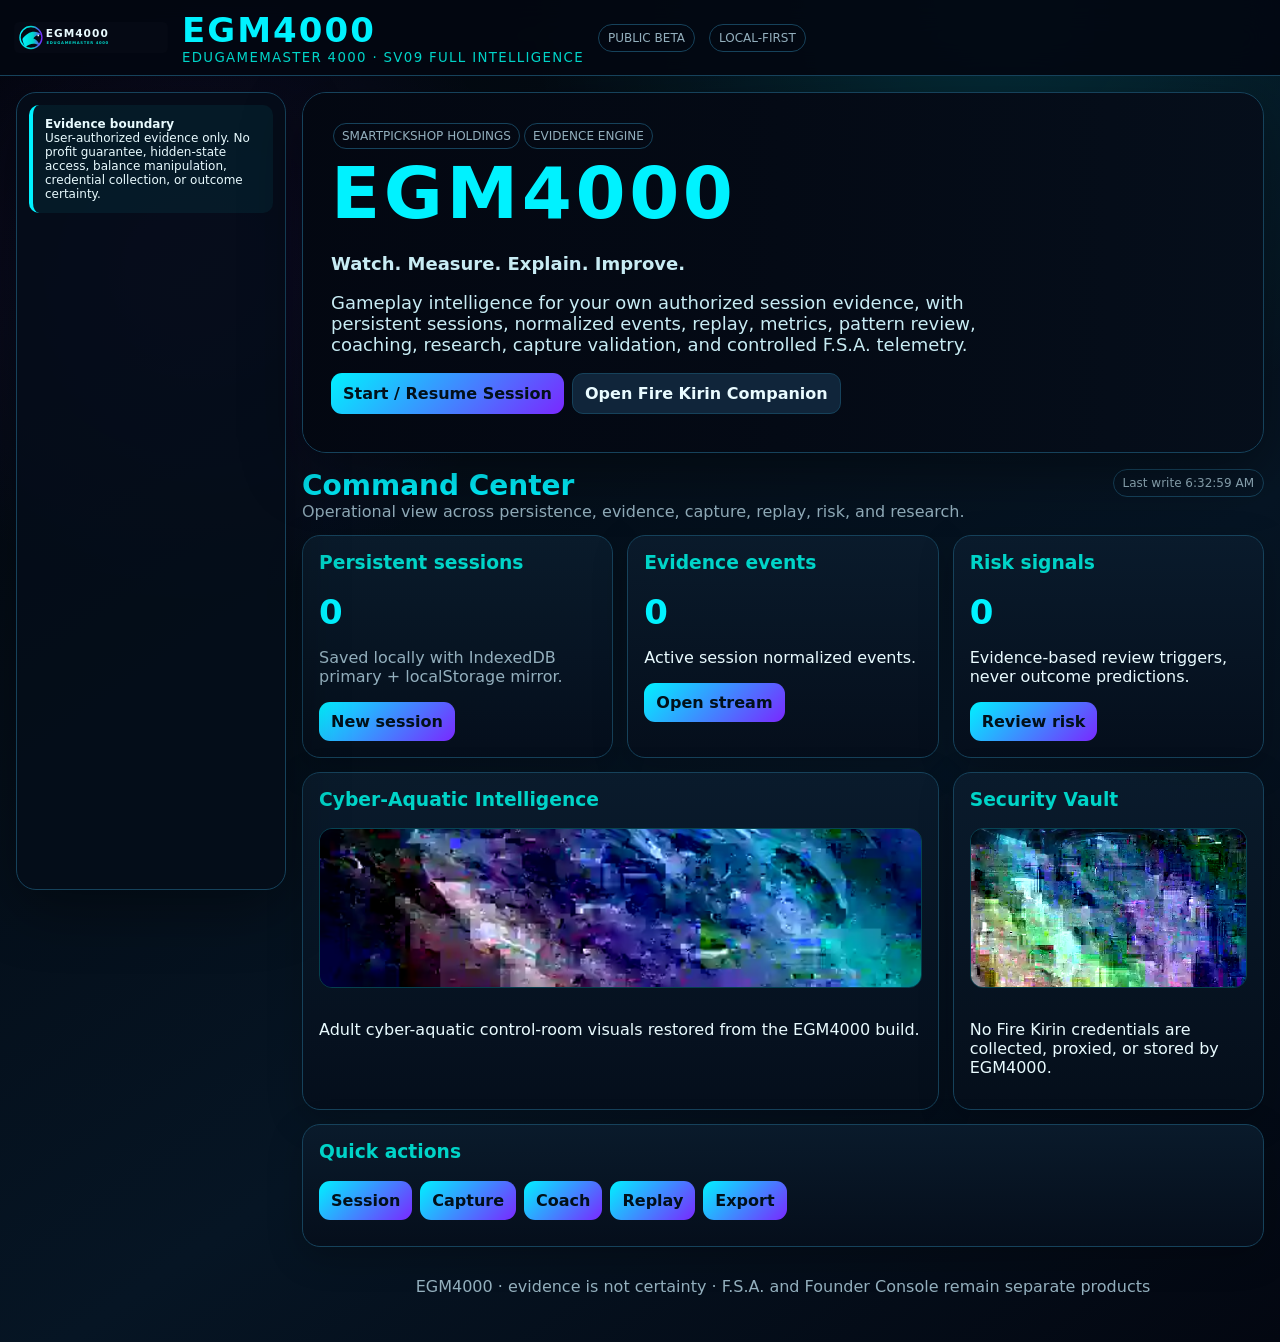
==== commit ad0001b8: "Restore full EGM4000 Web PWA intelligence experience" ====
--- a/web/index.html
+++ b/web/index.html
@@ -2,68 +2,60 @@
 <html lang="en">
 <head>
 <meta charset="utf-8">
-<meta name="viewport" content="width=device-width,initial-scale=1">
+<meta name="viewport" content="width=device-width,initial-scale=1,viewport-fit=cover">
+<meta name="theme-color" content="#050914">
+<meta name="description" content="EGM4000 — evidence-based fish-shooter gameplay intelligence. Watch. Measure. Explain. Improve.">
 <title>EGM4000 — EduGameMaster 4000</title>
-<meta name="theme-color" content="#041017">
-<meta name="description" content="EGM4000 fish-shooter gameplay intelligence, session analysis, coaching, community, privacy-safe surveys, simulation and safe research prototype.">
 <link rel="manifest" href="manifest.webmanifest">
 <style>
-:root{--bg:#02080c;--panel:#081923;--panel2:#0c2430;--line:#17384a;--cyan:#67e8f9;--teal:#2dd4bf;--violet:#c084fc;--text:#effcff;--muted:#91b9c7;--warn:#fbbf24;--bad:#fb7185;--good:#4ade80;--r:18px}*{box-sizing:border-box}html{scroll-behavior:smooth}body{margin:0;background:radial-gradient(circle at 15% 0,rgba(45,212,191,.16),transparent 28%),radial-gradient(circle at 95% 0,rgba(103,232,249,.14),transparent 25%),linear-gradient(180deg,#02080c,#04131d 55%,#02080c);color:var(--text);font-family:system-ui,-apple-system,Segoe UI,Roboto,Arial,sans-serif}header{position:sticky;top:0;z-index:10;padding:18px;border-bottom:1px solid var(--line);background:rgba(2,8,12,.9);backdrop-filter:blur(12px)}.brandrow{max-width:1200px;margin:auto;display:flex;justify-content:space-between;align-items:center;gap:12px;flex-wrap:wrap}.brand h1{margin:0;color:var(--cyan);letter-spacing:.05em}.brand small{color:var(--muted)}nav{display:flex;gap:7px;flex-wrap:wrap}button,a.btn{border:0;border-radius:12px;padding:10px 13px;font-weight:800;cursor:pointer;text-decoration:none;background:linear-gradient(135deg,var(--cyan),var(--violet));color:#031018}.ghost{background:#0a2230;color:var(--text);border:1px solid var(--line)}.danger{background:linear-gradient(135deg,#fb7185,#f43f5e);color:white}.active{outline:2px solid var(--cyan)}main{max-width:1200px;margin:auto;padding:18px}.view{display:none}.view.active-view{display:block}.grid{display:grid;grid-template-columns:repeat(auto-fit,minmax(250px,1fr));gap:14px}.card{background:linear-gradient(180deg,rgba(8,25,35,.98),rgba(4,16,25,.96));border:1px solid var(--line);border-radius:var(--r);padding:16px;margin-bottom:14px;box-shadow:0 18px 50px rgba(0,0,0,.2)}.card h2,.card h3{margin-top:0;color:var(--teal)}.muted{color:var(--muted)}.pill{display:inline-block;border:1px solid var(--line);border-radius:999px;padding:5px 9px;margin:2px;color:var(--muted);font-size:12px}.good{border-left:4px solid var(--good)}.warning{border-left:4px solid var(--warn)}.dangerCard{border-left:4px solid var(--bad)}input,textarea,select{width:100%;background:#06131d;border:1px solid var(--line);border-radius:11px;color:var(--text);padding:11px;margin:5px 0 9px}.actions{display:flex;gap:8px;flex-wrap:wrap;align-items:center}.event,.post,.survey{border:1px solid var(--line);border-radius:14px;padding:12px;margin:9px 0;background:#06131d}.meta{display:flex;gap:8px;flex-wrap:wrap;color:var(--muted);font-size:12px}.comment{border-left:2px solid var(--line);padding-left:10px;margin:8px 0}.hidden{display:none!important}.check.done{text-decoration:line-through;color:var(--muted)}.progress{height:9px;border-radius:999px;background:#06131d;overflow:hidden}.progress b{display:block;height:100%;background:linear-gradient(90deg,var(--teal),var(--cyan))}.modal{position:fixed;inset:0;z-index:100;background:rgba(0,0,0,.78);display:grid;place-items:center;padding:18px}.modalbox{width:min(720px,100%);max-height:90vh;overflow:auto;background:#071925;border:1px solid var(--line);border-radius:22px;padding:20px}.stepdots{display:flex;gap:6px;margin:12px 0}.stepdots span{width:9px;height:9px;border-radius:50%;background:#244455}.stepdots .on{background:var(--cyan)}@media(max-width:680px){main{padding:12px}header{padding:12px}.actions button,.actions a.btn{flex:1 1 150px;text-align:center}nav button{padding:8px 10px}.brandrow{align-items:flex-start}.card{padding:13px}}
+:root{--bg:#030711;--panel:#071523;--panel2:#0b1f31;--line:#16425b;--cyan:#00f2ff;--teal:#00d4c8;--violet:#7a28ff;--orange:#ff9b52;--red:#ff6161;--green:#38ffc6;--brass:#c79a55;--text:#e9fbff;--muted:#93afbd;--shadow:0 18px 60px rgba(0,0,0,.38)}*{box-sizing:border-box}html{background:var(--bg)}body{margin:0;color:var(--text);background:radial-gradient(circle at 78% 0,rgba(0,242,255,.14),transparent 28%),radial-gradient(circle at 15% 20%,rgba(122,40,255,.10),transparent 22%),linear-gradient(145deg,#02050b,#061524 62%,#030711);font-family:Inter,system-ui,Segoe UI,Roboto,Arial,sans-serif;min-height:100vh}button,input,textarea,select{font:inherit}.top{position:sticky;top:0;z-index:20;background:rgba(3,7,17,.9);backdrop-filter:blur(16px);border-bottom:1px solid var(--line);padding:10px 14px}.brandrow{max-width:1500px;margin:auto;display:flex;gap:14px;align-items:center}.brandrow img{width:154px;max-height:54px;object-fit:contain}.brandtext strong{color:var(--cyan);font-size:clamp(22px,5vw,34px);letter-spacing:.06em}.brandtext small{display:block;color:var(--teal);letter-spacing:.1em}.badge{border:1px solid var(--line);border-radius:999px;padding:6px 9px;color:var(--muted);font-size:12px}.shell{max-width:1500px;margin:auto;display:grid;grid-template-columns:270px minmax(0,1fr);gap:16px;padding:16px}.side{position:sticky;top:86px;height:calc(100vh - 102px);overflow:auto;background:rgba(5,14,26,.84);border:1px solid var(--line);border-radius:20px;padding:12px;box-shadow:var(--shadow)}.nav{display:grid;gap:5px}.nav button{background:transparent;color:var(--muted);border:1px solid transparent;text-align:left;border-radius:11px;padding:9px 10px;cursor:pointer}.nav button:hover,.nav button.active{background:linear-gradient(90deg,rgba(0,242,255,.12),rgba(122,40,255,.08));border-color:rgba(0,242,255,.3);color:var(--text)}main{min-width:0}.hero{position:relative;min-height:265px;border:1px solid var(--line);border-radius:24px;overflow:hidden;background:#06101d;box-shadow:var(--shadow);margin-bottom:16px}.hero>img.bg{position:absolute;inset:0;width:100%;height:100%;object-fit:cover;opacity:.44}.hero:after{content:"";position:absolute;inset:0;background:linear-gradient(90deg,rgba(3,7,17,.96) 0%,rgba(3,7,17,.7) 46%,rgba(3,7,17,.18) 100%)}.heroContent{position:relative;z-index:2;padding:28px;max-width:760px}.hero h1{font-size:clamp(34px,7vw,72px);margin:0;color:var(--cyan);letter-spacing:.05em}.hero p{font-size:18px;color:#c8ecf4}.grid{display:grid;grid-template-columns:repeat(12,minmax(0,1fr));gap:14px}.card{grid-column:span 4;background:linear-gradient(180deg,rgba(10,27,44,.95),rgba(5,14,27,.95));border:1px solid var(--line);border-radius:18px;padding:16px;box-shadow:0 10px 35px rgba(0,0,0,.22);overflow:hidden}.card.wide{grid-column:span 8}.card.full{grid-column:1/-1}.card h2,.card h3{margin-top:0;color:var(--teal)}.card img.art{width:100%;height:160px;object-fit:cover;border-radius:13px;border:1px solid rgba(0,242,255,.2);margin-bottom:12px}.muted{color:var(--muted)}.good{color:var(--green)}.warn{color:var(--orange)}.bad{color:var(--red)}.pill{display:inline-block;border:1px solid var(--line);padding:5px 8px;border-radius:999px;color:var(--muted);margin:2px;font-size:12px}.notice{border-left:4px solid var(--orange);padding:12px;background:rgba(255,155,82,.08);border-radius:10px}.notice.security{border-left-color:var(--cyan);background:rgba(0,242,255,.06)}.actions{display:flex;flex-wrap:wrap;gap:8px;margin:10px 0}button,.btn{border:0;border-radius:11px;padding:10px 12px;font-weight:800;cursor:pointer;text-decoration:none;background:linear-gradient(135deg,var(--cyan),var(--violet));color:#02101a;display:inline-block}.secondary{background:#10253a;color:var(--text);border:1px solid var(--line)}.danger{background:rgba(255,97,97,.14);color:#ffd1d1;border:1px solid rgba(255,97,97,.4)}input,textarea,select{width:100%;background:#05101e;color:var(--text);border:1px solid var(--line);border-radius:10px;padding:10px;margin:5px 0 10px}table{width:100%;border-collapse:collapse;font-size:13px}th,td{border-bottom:1px solid rgba(22,66,91,.6);padding:8px;text-align:left;vertical-align:top}.metric{font-size:34px;font-weight:900;color:var(--cyan)}.mini{font-size:12px}.event{padding:9px;border:1px solid rgba(22,66,91,.7);border-radius:10px;margin:7px 0;background:#061422}.bar{height:8px;border-radius:999px;background:#0b2536;overflow:hidden}.bar>i{display:block;height:100%;background:linear-gradient(90deg,var(--teal),var(--violet))}.moduleTitle{display:flex;justify-content:space-between;gap:12px;align-items:flex-start;margin-bottom:14px}.moduleTitle h2{font-size:28px;margin:0;color:var(--cyan)}.two{display:grid;grid-template-columns:1fr 1fr;gap:12px}.hiddenVideo{position:fixed;width:1px;height:1px;opacity:.001;pointer-events:none}.footer{padding:30px;color:var(--muted);text-align:center}.mobileNav{display:none}.check{display:flex;gap:8px;align-items:flex-start;padding:7px 0}.check input{width:auto;margin-top:3px}@media(max-width:980px){.shell{grid-template-columns:1fr}.side{display:none}.mobileNav{display:block;margin-bottom:12px}.card,.card.wide{grid-column:span 6}}@media(max-width:650px){.shell{padding:9px}.card,.card.wide{grid-column:1/-1}.two{grid-template-columns:1fr}.brandrow img{width:118px}.heroContent{padding:20px}.hero{min-height:230px}.grid{gap:9px}.card{padding:13px}}
 </style>
 </head>
 <body>
-<header><div class="brandrow"><div class="brand"><h1>EGM4000</h1><small>Watch → Measure → Explain → Improve · Consolidated Web/PWA v5</small></div><nav id="nav"><button data-view="dashboard" class="ghost active">Dashboard</button><button data-view="community" class="ghost">Community</button><button data-view="surveys" class="ghost">Surveys</button><button data-view="checklist" class="ghost">Checklist</button><button id="openTour" class="ghost">Tutorial</button></nav></div></header>
-<main>
-<section class="card warning"><b>Safety boundary:</b> EGM4000 analyzes user-authorized evidence. It does not guarantee profit, predict random outcomes with certainty, read hidden third-party server state, store Fire Kirin credentials, manipulate balances, bypass protections, or provide unauthorized live-service cheating.</section>
-<section id="dashboard" class="view active-view">
-<div class="grid">
-<div class="card"><h2>Fire Kirin companion</h2><p class="muted">Sign in directly with Fire Kirin. EGM4000 does not collect the provider password.</p><a class="btn" href="https://play.firekirin.xyz/web_game/firekirin777_pc/index.html" target="_blank" rel="noopener noreferrer">Open Fire Kirin securely ↗</a></div>
-<div class="card"><h2>Authorized capture</h2><button id="captureBtn">Start browser screen feedback</button><p id="captureState" class="muted">No capture active. Browser permission is required; raw frames are not saved by this prototype.</p></div>
-<div class="card"><h2>Live evidence logger</h2><input id="note" placeholder="Event note"><div class="actions"><button data-event="shot" data-delta="0">Shot +1</button><button data-event="credit_up" data-delta="10">Credit +10</button><button data-event="credit_down" data-delta="-10">Credit -10</button><button data-event="break" data-delta="0">Break</button></div></div>
-</div>
-<div class="grid"><div class="card good"><h2>Metrics</h2><div id="metrics"></div></div><div class="card"><h2>Evidence-based coaching</h2><div id="tips"></div></div><div class="card"><h2>Replay</h2><div id="events"></div></div></div>
-<div class="card"><h2>Export / import</h2><div class="actions"><button id="exportBtn">Export JSON</button><button id="clearBtn" class="danger">Clear local prototype data</button></div><textarea id="importBox" rows="5" placeholder="Paste an EGM4000 export here"></textarea><button id="importBtn">Import JSON</button></div>
-</section>
-<section id="community" class="view">
-<div class="card"><span class="pill">C004 · IMPLEMENTED</span><h2>Community forum + blog</h2><p class="muted">Registered local-prototype users can publish forum topics and blog posts, comment, react and report content. Community claims remain user-generated and are not promoted into verified gameplay evidence.</p><div class="grid"><div><label>Prototype member</label><select id="communityUser"></select></div><div><label>Search</label><input id="communitySearch" placeholder="Search titles, posts, tags or authors"></div></div></div>
-<div class="grid"><div class="card"><h3>Create post</h3><select id="postType"><option value="forum">Forum topic</option><option value="blog">Blog post</option></select><input id="postTitle" maxlength="100" placeholder="Title"><textarea id="postBody" maxlength="4000" rows="5" placeholder="Question, session reflection, or community update"></textarea><input id="postTags" maxlength="120" placeholder="Tags, comma separated"><button id="publishPost">Publish</button></div><div class="card"><h3>Moderation safeguards</h3><p class="muted">Reports enter an owner queue. Duplicate reports are blocked. Hide/restore/dismiss actions require the local prototype owner role and write an audit entry. Production requires server-verified owner authorization.</p></div></div>
-<div class="card"><div class="actions"><button class="ghost communityFilter active" data-filter="all">All</button><button class="ghost communityFilter" data-filter="forum">Forum</button><button class="ghost communityFilter" data-filter="blog">Blog</button><button class="ghost communityFilter" data-filter="reported">Reported</button></div><div id="communityFeed"></div></div>
-<div id="moderationPanel" class="card hidden"><h3>Owner moderation queue</h3><div id="moderationQueue"></div></div>
-</section>
-<section id="surveys" class="view">
-<div class="card"><span class="pill">C005 · IMPLEMENTED</span><h2>Privacy-preserving visitor surveys</h2><p class="muted">Survey targeting uses local first-vs-returning classification and an optional pseudonymous local token after consent. No raw IP address is exposed to the local survey UI.</p><div id="surveyPrivacy"></div></div>
-<div class="grid"><div class="card"><h3>Eligible feedback requests</h3><div id="surveyFeed"></div></div><div class="card"><h3 id="surveyBuilderTitle">Owner-only survey builder</h3><div id="surveyBuilder"></div></div></div>
-</section>
-<section id="checklist" class="view">
-<div class="card"><h2>Project checklist / ledger</h2><p class="muted">Verified completed work is separated from incomplete roadmap items.</p><div id="checklistRows"></div></div>
-<div class="card"><h3>Current consolidation state</h3><p><b>Completed:</b> C001 visual redesign foundations; C002 guided first-run tutorial; C004 community forum/blog; C005 privacy-preserving surveys.</p><p><b>Preserved:</b> Fire Kirin external login workflow, user-authorized capture, session logging, metrics, evidence-labeled coaching, export/import, Research Lab safety boundary, PWA support.</p><p><b>Still incomplete:</b> C003 production owner authentication, C006 dedicated Tips Center, C007 full 100-feature owner Admin Panel, C008 all 25 monetization capabilities, C009 R001-R049 full return-feature implementation/adoption analytics.</p></div>
-</section>
-</main>
-<div id="tourHost"></div>
+<header class="top"><div class="brandrow"><img src="assets/egm4000-mark.svg" alt="EGM4000"><div class="brandtext"><strong>EGM4000</strong><small>EDUGAMEMASTER 4000 · SV09 FULL INTELLIGENCE</small></div><span class="badge">PUBLIC BETA</span><span class="badge">LOCAL-FIRST</span></div></header>
+<div class="shell"><aside class="side"><div class="notice security mini"><b>Evidence boundary</b><br>User-authorized evidence only. No profit guarantee, hidden-state access, balance manipulation, credential collection, or outcome certainty.</div><div id="nav" class="nav"></div></aside><main><select id="mobileNav" class="mobileNav"></select><section class="hero"><img class="bg" src="assets/cyber_aquatic_reef.webp" alt="Cyber-aquatic intelligence reef"><div class="heroContent"><span class="pill">SMARTPICKSHOP HOLDINGS</span><span class="pill">EVIDENCE ENGINE</span><h1>EGM4000</h1><p><b>Watch. Measure. Explain. Improve.</b></p><p>Gameplay intelligence for your own authorized session evidence, with persistent sessions, normalized events, replay, metrics, pattern review, coaching, research, capture validation, and controlled F.S.A. telemetry.</p><div class="actions"><button onclick="go('Live Session')">Start / Resume Session</button><button class="secondary" onclick="go('Fire Kirin Companion')">Open Fire Kirin Companion</button></div></div></section><div id="view"></div><div class="footer">EGM4000 · evidence is not certainty · F.S.A. and Founder Console remain separate products</div></main></div>
+<video id="captureVideo" class="hiddenVideo" autoplay muted playsinline></video><canvas id="captureCanvas" width="48" height="27" hidden></canvas>
 <script>
-const KEY='egm4000.web.consolidated.v5';
-const BUILD_VERSION='EGM4000 Web/PWA v5.0 consolidated';
-const users=[{id:'member-aqua',name:'AquaPilot',role:'member'},{id:'member-reef',name:'ReefRunner',role:'member'},{id:'owner-egm4000',name:'EGM4000 Owner · local prototype',role:'owner'}];
-const defaults={events:[],community:{currentUserId:'member-aqua',filter:'all',posts:[{id:'seed-1',type:'forum',title:'How are you reviewing session pace?',body:'I compare my own shot pace with credit movement and take a break when pace rises while results worsen. This is a personal review workflow, not a prediction of game behavior.',tags:['session-review','pace'],authorId:'member-reef',createdAt:'2026-09-05T19:18:00-07:00',hidden:false,reactions:{useful:['member-aqua'],insightful:[]},comments:[],reports:[]}],moderationLog:[]},surveys:{consent:'unset',visitor:{visits:0,firstSeen:'',lastSeen:'',pseudoId:''},definitions:[{id:'survey-first',title:'First visit: what do you want EGM4000 to help with?',audience:'first',active:true,frequencyDays:30,maxImpressions:1,question:'Which area should EGM4000 make easiest first?',options:['Session logging','Analytics','Tips/coaching','Community']},{id:'survey-return',title:'Returning user check-in',audience:'returning',active:true,frequencyDays:14,maxImpressions:3,question:'What should improve next?',options:['Faster logging','Better explanations','More history tools','Community tools']}],responses:[],impressions:{}},tutorial:{seen:false,completed:false,step:0},ledger:{completed:['C001','C002','C004','C005'],updatedAt:'2026-09-05T19:26:00-07:00'}};
-function clone(v){return JSON.parse(JSON.stringify(v))}function load(){try{return {...clone(defaults),...JSON.parse(localStorage.getItem(KEY)||'{}')}}catch{return clone(defaults)}}let state=load();state.community={...clone(defaults.community),...(state.community||{})};state.surveys={...clone(defaults.surveys),...(state.surveys||{})};state.surveys.visitor={...clone(defaults.surveys.visitor),...(state.surveys.visitor||{})};state.tutorial={...clone(defaults.tutorial),...(state.tutorial||{})};
-if(!sessionStorage.getItem('egm4000.visit.v5')){state.surveys.visitor.visits=Number(state.surveys.visitor.visits||0)+1;const t=new Date().toISOString();state.surveys.visitor.lastSeen=t;if(!state.surveys.visitor.firstSeen)state.surveys.visitor.firstSeen=t;sessionStorage.setItem('egm4000.visit.v5','1')}
-function save(){localStorage.setItem(KEY,JSON.stringify(state))}save();
-const $=s=>document.querySelector(s),$$=s=>[...document.querySelectorAll(s)];function esc(s){return String(s??'').replace(/[&<>"']/g,c=>({'&':'&amp;','<':'&lt;','>':'&gt;','"':'&quot;',"'":'&#39;'}[c]))}function uid(){return Math.random().toString(36).slice(2,9)+Date.now().toString(36).slice(-5)}
-function showView(id){$$('.view').forEach(v=>v.classList.toggle('active-view',v.id===id));$$('[data-view]').forEach(b=>b.classList.toggle('active',b.dataset.view===id));window.scrollTo({top:0,behavior:'smooth'});if(id==='community')renderCommunity();if(id==='surveys')renderSurveys();if(id==='checklist')renderChecklist()}
-$$('[data-view]').forEach(b=>b.onclick=()=>showView(b.dataset.view));
-function addEvent(type,delta){state.events.push({schema:'egm4000.gameplay-event.v1',platform:'Fire Kirin',type,creditDelta:Number(delta)||0,note:$('#note').value||'',provenance:'user_recorded',confidence:1,time:new Date().toISOString()});save();renderDashboard()}$$('[data-event]').forEach(b=>b.onclick=()=>addEvent(b.dataset.event,b.dataset.delta));
-function renderDashboard(){const arr=state.events||[],shots=arr.filter(e=>e.type==='shot').length,net=arr.reduce((n,e)=>n+(Number(e.creditDelta)||0),0);$('#metrics').innerHTML=`<p><b>${arr.length}</b> events</p><p><b>${shots}</b> shots</p><p><b>${net}</b> net credit movement</p>`;$('#tips').innerHTML=arr.length?`<p>${net<0?'Your recorded net movement is negative. Consider stopping or reviewing the session before continuing. ':''}If pace rises while net credits fall, treat that as a review signal from your own session—not a prediction of future outcomes.</p><p class="muted">Evidence: user-recorded events · confidence depends on data completeness.</p>`:'<p class="muted">Record events to unlock evidence-based feedback.</p>';$('#events').innerHTML=arr.slice().reverse().slice(0,20).map(e=>`<div class="event"><div class="meta">${esc(e.time)} · ${esc(e.provenance)} · confidence ${esc(e.confidence)}</div><b>${esc(e.type)}</b> · ${esc(e.creditDelta)} credits<br>${esc(e.note)}</div>`).join('')||'<p class="muted">No replay evidence yet.</p>'}renderDashboard();
-$('#captureBtn').onclick=async()=>{try{if(!navigator.mediaDevices?.getDisplayMedia)throw new Error('Screen capture requires a supported HTTPS browser.');const stream=await navigator.mediaDevices.getDisplayMedia({video:true,audio:false});$('#captureState').textContent='Authorized browser screen feedback active. Raw frames are not stored by this prototype.';stream.getTracks().forEach(t=>t.onended=()=>$('#captureState').textContent='Capture stopped.')}catch(e){$('#captureState').textContent='Capture unavailable or not authorized: '+e.message}};
-$('#exportBtn').onclick=()=>{const blob=new Blob([JSON.stringify({meta:{project:'EGM4000',version:BUILD_VERSION,exportedAt:new Date().toISOString()},state},null,2)],{type:'application/json'});const a=document.createElement('a');a.href=URL.createObjectURL(blob);a.download='egm4000-consolidated-export.json';a.click();URL.revokeObjectURL(a.href)};$('#importBtn').onclick=()=>{try{const obj=JSON.parse($('#importBox').value),incoming=obj.state||obj;if(!incoming.events||!incoming.community||!incoming.surveys)throw new Error('Not a consolidated EGM4000 export');state={...clone(defaults),...incoming};save();renderAll();alert('Import complete.')}catch(e){alert('Import failed: '+e.message)}};$('#clearBtn').onclick=()=>{if(confirm('Delete this browser’s local EGM4000 prototype data?')){state=clone(defaults);save();location.reload()}};
-function currentUser(){return users.find(u=>u.id===state.community.currentUserId)||users[0]}function renderCommunity(){const u=currentUser();$('#communityUser').innerHTML=users.map(x=>`<option value="${esc(x.id)}" ${x.id===u.id?'selected':''}>${esc(x.name)}</option>`).join('');const q=($('#communitySearch').value||'').toLowerCase(),f=state.community.filter||'all';let posts=state.community.posts.filter(p=>{if(f==='forum'&&p.type!=='forum')return false;if(f==='blog'&&p.type!=='blog')return false;if(f==='reported'&&!p.reports?.some(r=>r.status==='open'))return false;const a=users.find(x=>x.id===p.authorId)?.name||'';return !q||[p.title,p.body,(p.tags||[]).join(' '),a].join(' ').toLowerCase().includes(q)});$('#communityFeed').innerHTML=posts.map(p=>{const author=users.find(x=>x.id===p.authorId)?.name||'Member',open=(p.reports||[]).filter(r=>r.status==='open').length;return `<article class="post ${p.hidden?'dangerCard':''}"><div class="meta"><span>${esc(p.type)}</span><span>${esc(author)}</span><span>${esc(new Date(p.createdAt).toLocaleString())}</span>${open?`<span>${open} open report(s)</span>`:''}${p.hidden?'<span>hidden by moderation</span>':''}</div><h3>${esc(p.title)}</h3><p>${esc(p.body)}</p><div>${(p.tags||[]).map(t=>`<span class="pill">#${esc(t)}</span>`).join('')}</div><div class="actions"><button class="ghost" onclick="reactPost('${p.id}','useful')">Useful ${(p.reactions?.useful||[]).length}</button><button class="ghost" onclick="reactPost('${p.id}','insightful')">Insightful ${(p.reactions?.insightful||[]).length}</button><button class="ghost" onclick="reportPost('${p.id}')">Report</button></div>${(p.comments||[]).map(c=>`<div class="comment"><b>${esc(users.find(x=>x.id===c.authorId)?.name||'Member')}</b><br>${esc(c.body)}</div>`).join('')}<div class="actions"><input id="comment-${p.id}" placeholder="Add a comment" style="flex:1"><button onclick="commentPost('${p.id}')">Comment</button></div></article>`}).join('')||'<p class="muted">No matching posts.</p>';const owner=u.role==='owner';$('#moderationPanel').classList.toggle('hidden',!owner);if(owner){const reported=state.community.posts.filter(p=>p.reports?.some(r=>r.status==='open'));$('#moderationQueue').innerHTML=reported.map(p=>`<div class="event"><b>${esc(p.title)}</b><div class="actions"><button onclick="moderate('${p.id}','hide')">Hide</button><button class="ghost" onclick="moderate('${p.id}','restore')">Restore</button><button class="ghost" onclick="moderate('${p.id}','dismiss')">Dismiss reports</button></div></div>`).join('')||'<p class="muted">No open reports.</p>'}}
-$('#communityUser').onchange=e=>{state.community.currentUserId=e.target.value;save();renderCommunity()};$('#communitySearch').oninput=renderCommunity;$$('.communityFilter').forEach(b=>b.onclick=()=>{state.community.filter=b.dataset.filter;save();$$('.communityFilter').forEach(x=>x.classList.toggle('active',x===b));renderCommunity()});$('#publishPost').onclick=()=>{const title=$('#postTitle').value.trim(),body=$('#postBody').value.trim();if(!title||!body)return alert('Add a title and body.');state.community.posts.unshift({id:uid(),type:$('#postType').value,title,body,tags:$('#postTags').value.split(',').map(x=>x.trim()).filter(Boolean).slice(0,8),authorId:currentUser().id,createdAt:new Date().toISOString(),hidden:false,reactions:{useful:[],insightful:[]},comments:[],reports:[]});save();$('#postTitle').value='';$('#postBody').value='';$('#postTags').value='';renderCommunity()};
-window.reactPost=(id,kind)=>{const p=state.community.posts.find(x=>x.id===id),u=currentUser();if(!p)return;p.reactions=p.reactions||{useful:[],insightful:[]};for(const k of ['useful','insightful'])p.reactions[k]=(p.reactions[k]||[]).filter(x=>x!==u.id);p.reactions[kind].push(u.id);save();renderCommunity()};window.commentPost=id=>{const box=$('#comment-'+id),body=box?.value.trim();if(!body)return;const p=state.community.posts.find(x=>x.id===id);p.comments=p.comments||[];p.comments.push({id:uid(),authorId:currentUser().id,body,createdAt:new Date().toISOString()});save();renderCommunity()};window.reportPost=id=>{const p=state.community.posts.find(x=>x.id===id),u=currentUser();p.reports=p.reports||[];if(p.reports.some(r=>r.reporterId===u.id&&r.status==='open'))return alert('You already have an open report on this post.');p.reports.push({id:uid(),reporterId:u.id,reason:prompt('Report reason:','Possible misinformation')||'Unspecified',createdAt:new Date().toISOString(),status:'open'});save();renderCommunity()};window.moderate=(id,action)=>{const u=currentUser();if(u.role!=='owner')return alert('Owner authorization required.');const p=state.community.posts.find(x=>x.id===id);if(action==='hide')p.hidden=true;if(action==='restore')p.hidden=false;if(action==='dismiss')(p.reports||[]).forEach(r=>r.status='dismissed');state.community.moderationLog.push({id:uid(),actorId:u.id,targetId:id,action,createdAt:new Date().toISOString()});save();renderCommunity()};
-function visitorType(){return Number(state.surveys.visitor.visits||0)<=1?'first':'returning'}function eligibleSurvey(s){if(state.surveys.consent!=='yes'||!s.active)return false;const type=visitorType();if(s.audience!=='all'&&s.audience!==type)return false;const imp=state.surveys.impressions[s.id]||[];if(imp.length>=Number(s.maxImpressions||1))return false;const last=imp.at(-1);return !last||Date.now()-new Date(last).getTime()>=Number(s.frequencyDays||0)*86400000}function ensurePseudo(){if(!state.surveys.visitor.pseudoId)state.surveys.visitor.pseudoId='egm-'+uid()}
-function renderSurveys(){const type=visitorType();$('#surveyPrivacy').innerHTML=`<div class="meta"><span>Visitor class: ${type}</span><span>Visits on device: ${state.surveys.visitor.visits}</span><span>Consent: ${state.surveys.consent}</span></div><div class="actions"><button onclick="surveyConsent('yes')">Allow surveys</button><button class="ghost" onclick="surveyConsent('no')">Decline</button><button class="danger" onclick="eraseSurveyData()">Erase survey data</button></div>`;const eligible=state.surveys.definitions.filter(eligibleSurvey);$('#surveyFeed').innerHTML=state.surveys.consent!=='yes'?'<p class="muted">Choose Allow surveys to see eligible requests.</p>':eligible.map(s=>`<article class="survey"><span class="pill">${esc(s.audience)} visitors</span><h3>${esc(s.title)}</h3><p>${esc(s.question)}</p>${s.options.map(o=>`<label><input type="radio" name="ans-${s.id}" value="${esc(o)}" style="width:auto"> ${esc(o)}</label><br>`).join('')}<button onclick="submitSurvey('${s.id}')">Submit feedback</button></article>`).join('')||'<p class="muted">No survey is currently eligible. Frequency caps protect against repeat prompts.</p>';const owner=currentUser().role==='owner';$('#surveyBuilderTitle').textContent=owner?'Owner-only survey builder':'Survey builder protected';$('#surveyBuilder').innerHTML=owner?`<input id="surveyTitle" maxlength="80" placeholder="Survey title"><select id="surveyAudience"><option value="first">First visitors</option><option value="returning">Returning visitors</option><option value="all">All consented visitors</option></select><input id="surveyQuestion" maxlength="160" placeholder="Question"><input id="surveyOptions" placeholder="Options separated by commas"><input id="surveyFrequency" type="number" min="0" max="365" value="30"><button id="createSurvey">Create survey</button><p class="muted">Production builder endpoints require sole-owner server authorization, CSRF protection, rate limiting and audit logs.</p>`:'<p class="muted">Ordinary members cannot render or call survey creation controls. Production authorization must be server-side.</p>';if(owner)$('#createSurvey').onclick=()=>{const title=$('#surveyTitle').value.trim(),q=$('#surveyQuestion').value.trim(),opts=$('#surveyOptions').value.split(',').map(x=>x.trim()).filter(Boolean);if(!title||!q||opts.length<2)return alert('Add a title, question, and at least two options.');state.surveys.definitions.push({id:uid(),title,audience:$('#surveyAudience').value,active:true,frequencyDays:Number($('#surveyFrequency').value)||0,maxImpressions:3,question:q,options:opts});save();renderSurveys()}}
-window.surveyConsent=value=>{state.surveys.consent=value;if(value==='yes')ensurePseudo();save();renderSurveys()};window.eraseSurveyData=()=>{if(!confirm('Erase local survey consent, pseudonymous token, impressions and responses?'))return;state.surveys={...clone(defaults.surveys),visitor:{...clone(defaults.surveys.visitor),visits:state.surveys.visitor.visits,firstSeen:state.surveys.visitor.firstSeen,lastSeen:new Date().toISOString(),pseudoId:''}};save();renderSurveys()};window.submitSurvey=id=>{const s=state.surveys.definitions.find(x=>x.id===id),chosen=document.querySelector(`input[name="ans-${CSS.escape(id)}"]:checked`);if(!chosen)return alert('Choose an answer.');ensurePseudo();state.surveys.responses.push({id:uid(),surveyId:id,answer:chosen.value,visitorToken:state.surveys.visitor.pseudoId,visitorType:visitorType(),createdAt:new Date().toISOString()});(state.surveys.impressions[id]??=[]).push(new Date().toISOString());save();renderSurveys()};
-const checks=[['C001','Major visual redesign','done'],['C002','First-time guided tutorial','done'],['C003','Production owner-only admin authentication','todo'],['C004','Community forum + blog','done'],['C005','Privacy-preserving visitor surveys','done'],['C006','Dedicated session-derived Tips Center','todo'],['C007','Complete 100-feature Admin Panel','todo'],['C008','Implement A071-A095 monetization capabilities','todo'],['C009','Implement R001-R049 + adoption analytics','todo']];function renderChecklist(){$('#checklistRows').innerHTML=checks.map(([id,title,status])=>`<p class="check ${status==='done'?'done':''}">${status==='done'?'☑':'☐'} <b>${id}</b> — ${esc(title)} ${status==='done'?'<span class="pill">verified merged</span>':'<span class="pill">not complete</span>'}</p>`).join('')}
-const tutorial=[['Welcome to EGM4000','This guided tour explains the safe workflow: configure the platform, log your own session evidence, review metrics and confidence, use coaching carefully, manage risk, use community responsibly, control survey privacy, and keep Research Lab work sandboxed.'],['Set up the platform context','Use Fire Kirin, GameVault, Panda Master, Juwa, or a custom profile in the broader EGM4000 ecosystem. Exact room/version details are context, not proof of hidden mechanics.'],['Log session evidence','Record what you can verify consistently: time, credits, shots, breaks and notes. Better input quality produces more trustworthy analysis.'],['Read analytics as evidence','Metrics describe your recorded history. Correlation and apparent streaks are not guaranteed future behavior.'],['Use AI coaching carefully','Coaching should cite the evidence it used and show uncertainty. It is decision support, not a promise of winnings.'],['Use Bankroll Guard / risk controls','Loss, spend, time and giveback limits are guardrails. If a limit is reached, stopping is a valid and often preferable action.'],['Use Community responsibly','Forum/blog content is user-generated. Reports and moderation exist, and community claims are never automatically treated as verified gameplay evidence.'],['Control survey privacy','C005 surveys require explicit consent, classify first/returning use locally, apply frequency caps and support erasing local survey data.'],['Research Lab boundary','Keep modding, reverse-engineering education, AI experiments and anti-cheat study inside original/local sandboxes, owned systems, or authorized test targets only.']];let tourIndex=0;function openTour(i=0){tourIndex=Math.max(0,Math.min(tutorial.length-1,i));state.tutorial.seen=true;state.tutorial.step=tourIndex;save();renderTour()}function renderTour(){const [title,copy]=tutorial[tourIndex];$('#tourHost').innerHTML=`<div class="modal"><div class="modalbox"><span class="pill">C002 · step ${tourIndex+1}/${tutorial.length}</span><h2>${esc(title)}</h2><p>${esc(copy)}</p><div class="stepdots">${tutorial.map((_,i)=>`<span class="${i===tourIndex?'on':''}"></span>`).join('')}</div><div class="actions"><button class="ghost" id="tourBack" ${tourIndex===0?'disabled':''}>Back</button>${tourIndex<tutorial.length-1?'<button id="tourNext">Next</button>':'<button id="tourFinish">Finish tutorial</button>'}<button class="ghost" id="tourClose">Close</button></div></div></div>`;$('#tourBack').onclick=()=>openTour(tourIndex-1);$('#tourClose').onclick=()=>{$('#tourHost').innerHTML='';save()};if($('#tourNext'))$('#tourNext').onclick=()=>openTour(tourIndex+1);if($('#tourFinish'))$('#tourFinish').onclick=()=>{state.tutorial.completed=true;state.tutorial.step=tutorial.length-1;save();$('#tourHost').innerHTML='';showView('dashboard')}}$('#openTour').onclick=()=>openTour(state.tutorial.completed?0:state.tutorial.step||0);
-function renderAll(){renderDashboard();renderCommunity();renderSurveys();renderChecklist()}renderAll();if(!state.tutorial.seen)setTimeout(()=>openTour(0),250);if('serviceWorker' in navigator)navigator.serviceWorker.register('sw.js').catch(()=>{});
+'use strict';
+const FIRE_KIRIN='https://play.firekirin.xyz/web_game/firekirin777_pc/index.html';
+const MODULES=['Command Center','Live Session','Live Capture','Event Stream','Live Metrics','Pattern Lab','AI Coach','Tips Center','Alerts','Replay Lab','Experiment Lab','Capture Validation','Risk Monitor','Strategy Simulator','Game Profiles','Community','Surveys','Data Exchange','Research Lab','Build Checklist','Settings','Fire Kirin Companion'];
+const LS='egm4000.sv09.full.v2',DB='egm4000-sv09',STORE='state';let state=null,screen='Command Center',captureStream=null,captureTimer=null,lastSample=null;
+const blank=()=>({schema:'egm4000.state.v2',updatedAt:new Date().toISOString(),sessions:[],activeSessionId:null,profiles:[{id:'fire-kirin',name:'Fire Kirin',kind:'third_party_observed'},{id:'fsa',name:'Fish Shooter Arcade',kind:'owned_exact_telemetry'}],experiments:[],alerts:[],community:[],surveys:[],research:[],checklist:{onboarding:true,persistence:false,capture:false,replay:false,export:false},settings:{breakMinutes:30,drawdownWarn:100,portal:FIRE_KIRIN}});
+function clone(x){return JSON.parse(JSON.stringify(x))}function esc(x){return String(x??'').replace(/[&<>"']/g,m=>({'&':'&amp;','<':'&lt;','>':'&gt;','"':'&quot;',"'":'&#39;'}[m]))}function id(p='id'){return p+'_'+Date.now().toString(36)+'_'+Math.random().toString(36).slice(2,8)}function now(){return new Date().toISOString()}function active(){return state.sessions.find(s=>s.id===state.activeSessionId)||null}function events(){return active()?.events||[]}
+function dbOpen(){return new Promise((res,rej)=>{const r=indexedDB.open(DB,1);r.onupgradeneeded=()=>{if(!r.result.objectStoreNames.contains(STORE))r.result.createObjectStore(STORE)};r.onsuccess=()=>res(r.result);r.onerror=()=>rej(r.error)})}async function dbGet(){try{const d=await dbOpen();return await new Promise((res,rej)=>{const t=d.transaction(STORE,'readonly').objectStore(STORE).get('app');t.onsuccess=()=>res(t.result);t.onerror=()=>rej(t.error)})}catch{return null}}async function dbPut(v){try{const d=await dbOpen();await new Promise((res,rej)=>{const t=d.transaction(STORE,'readwrite').objectStore(STORE).put(v,'app');t.onsuccess=()=>res();t.onerror=()=>rej(t.error)});return true}catch{return false}}
+async function load(){let v=await dbGet();if(!v){try{v=JSON.parse(localStorage.getItem(LS)||'null')}catch{}}state=v&&v.sessions?Object.assign(blank(),v):blank();localStorage.setItem(LS,JSON.stringify(state));render()}
+async function save(msg='Saved'){state.updatedAt=now();const raw=JSON.stringify(state);localStorage.setItem(LS,raw);const ok=await dbPut(clone(state));state.checklist.persistence=true;localStorage.setItem(LS,JSON.stringify(state));document.getElementById('saveState')?.replaceChildren(document.createTextNode(ok?msg+' · IndexedDB + local mirror':'Local mirror saved · IndexedDB unavailable'));return ok}
+function newSession(){const s={id:id('session'),platform:'Fire Kirin',startedAt:now(),endedAt:null,label:'Session '+new Date().toLocaleString(),notes:'',events:[]};state.sessions.unshift(s);state.activeSessionId=s.id;save('Session created');go('Live Session')}
+function finishSession(){const s=active();if(!s)return;s.endedAt=now();addEvent('session_ended',0,'Session finished by user','user_recorded',1);save('Session finished');render()}
+function addEvent(type,delta=0,note='',provenance='user_recorded',confidence=1,extra={}){let s=active();if(!s){newSession();s=active()}s.events.push({schema:'egm4000.gameplay-event.v1',eventId:id('evt'),sessionId:s.id,platform:s.platform,type,creditDelta:Number(delta)||0,note:String(note||''),provenance,evidenceLabel:provenance==='exact_telemetry'?'exact_telemetry':provenance.includes('capture')?'estimate':'observed_evidence',confidence:Number(confidence),time:now(),...extra});save('Event saved');render()}
+function metrics(){const e=events(),shots=e.filter(x=>x.type==='shot'||x.type==='shot_fired').length,net=e.reduce((a,x)=>a+(Number(x.creditDelta)||0),0),capture=e.filter(x=>x.type==='screen_sample');const started=active()?.startedAt?new Date(active().startedAt).getTime():Date.now();const mins=Math.max(.01,(Date.now()-started)/60000);return{count:e.length,shots,net,spm:shots/mins,capture:capture.length,mins}}
+function patterns(){const m=metrics(),out=[];if(m.shots>=5&&m.net<0)out.push({level:'warn',text:'Shot activity is elevated while recorded credit movement is negative. Review pace and replay; this is a correlation, not a prediction.'});if(m.spm>15)out.push({level:'warn',text:'Recorded shot pace is high for this session. Consider a deliberate pause and review.'});if(m.mins>=Number(state.settings.breakMinutes||30))out.push({level:'warn',text:'Session duration reached your break interval.'});if(!out.length&&m.count)out.push({level:'good',text:'No configured risk trigger is active from the evidence currently recorded.'});return out}
+function nav(){nav.innerHTML=MODULES.map(x=>`<button class="${screen===x?'active':''}" onclick="go('${x.replaceAll("'","\\'")}')">${x}</button>`).join('');mobileNav.innerHTML=MODULES.map(x=>`<option ${screen===x?'selected':''}>${x}</option>`).join('');mobileNav.onchange=e=>go(e.target.value)}function go(x){screen=x;nav();renderView();scrollTo({top:0,behavior:'smooth'})}
+function title(t,sub){return `<div class="moduleTitle"><div><h2>${t}</h2><div class="muted">${sub||''}</div></div><span id="saveState" class="badge">${state?.updatedAt?'Last write '+new Date(state.updatedAt).toLocaleTimeString():'Not saved yet'}</span></div>`}function card(h,b,c=''){return `<section class="card ${c}"><h3>${h}</h3>${b}</section>`}
+function sessionPicker(){return `<select onchange="state.activeSessionId=this.value;save('Active session changed');render()"><option value="">Choose a session</option>${state.sessions.map(s=>`<option value="${s.id}" ${s.id===state.activeSessionId?'selected':''}>${esc(s.label)} · ${esc(s.platform)}</option>`).join('')}</select>`}
+function command(){const m=metrics(),p=patterns();return title('Command Center','Operational view across persistence, evidence, capture, replay, risk, and research.')+`<div class="grid">${card('Persistent sessions',`<div class="metric">${state.sessions.length}</div><p class="muted">Saved locally with IndexedDB primary + localStorage mirror.</p><button onclick="newSession()">New session</button>`)}${card('Evidence events',`<div class="metric">${m.count}</div><p>Active session normalized events.</p><button onclick="go('Event Stream')">Open stream</button>`)}${card('Risk signals',`<div class="metric">${p.filter(x=>x.level==='warn').length}</div><p>Evidence-based review triggers, never outcome predictions.</p><button onclick="go('Risk Monitor')">Review risk</button>`)}${card('Cyber-Aquatic Intelligence',`<img class="art" src="assets/sonar_lattice.webp" alt="Sonar lattice"><p>Adult cyber-aquatic control-room visuals restored from the EGM4000 build.</p>`,'wide')}${card('Security Vault',`<img class="art" src="assets/security_vault.webp" alt="Security vault"><p>No Fire Kirin credentials are collected, proxied, or stored by EGM4000.</p>`)}${card('Quick actions',`<div class="actions"><button onclick="go('Live Session')">Session</button><button onclick="go('Live Capture')">Capture</button><button onclick="go('AI Coach')">Coach</button><button onclick="go('Replay Lab')">Replay</button><button onclick="go('Data Exchange')">Export</button></div>`,'full')}</div>`}
+function liveSession(){const s=active();return title('Live Session','Durable session save + reload verification replaces the stripped test logger.')+`<div class="grid">${card('Session control',`${sessionPicker()}<div class="actions"><button onclick="newSession()">Start new</button><button class="secondary" onclick="finishSession()">Finish</button></div>${s?`<input value="${esc(s.label)}" onchange="active().label=this.value;save('Session label saved')"><textarea placeholder="Session notes" onchange="active().notes=this.value;save('Notes saved')">${esc(s.notes)}</textarea><p><b>${esc(s.platform)}</b><br><span class="muted">${esc(s.startedAt)} ${s.endedAt?'→ '+esc(s.endedAt):'· active'}</span></p>`:'<p class="muted">Start or choose a session.</p>'}`,'wide')}${card('Fast event logger',`<input id="eventNote" placeholder="What happened?"><div class="actions"><button onclick="addEvent('shot',0,eventNote.value)">Shot</button><button onclick="addEvent('credit_up',10,eventNote.value)">Credit +10</button><button onclick="addEvent('credit_down',-10,eventNote.value)">Credit -10</button><button onclick="addEvent('break',0,eventNote.value||'Break recorded')">Break</button></div><p class="mini muted">Manual events = observed/user-recorded evidence. They are not hidden telemetry.</p>`)}${card('Save integrity',`<p>Every change writes a localStorage mirror and IndexedDB record. Reload the page: saved sessions should remain.</p><div class="actions"><button onclick="save('Manual save verified')">Save now</button><button class="secondary" onclick="location.reload()">Reload test</button></div>`,'full')}</div>`}
+function capture(){return title('Live Capture','User-authorized display capture with aggregate samples only; raw frames are not persisted.')+`<div class="grid">${card('Capture controls',`<img class="art" src="assets/cyber_aquatic_reef.webp" alt="Cyber aquatic reef"><div class="actions"><button onclick="startCapture()">Start authorized capture</button><button class="secondary" onclick="stopCapture()">Stop</button></div><p id="captureStatus" class="muted">${captureStream?'Capture active':'Capture inactive'}</p>`,'wide')}${card('Privacy behavior',`<div class="notice security">Browser permission is required. Samples stored: time, aggregate brightness, aggregate motion estimate, confidence. Screenshots/video frames are not saved.</div>`)}${card('Capture evidence',`<div class="metric">${metrics().capture}</div><p>Aggregate samples in active session.</p>`,'full')}</div>`}
+async function startCapture(){try{captureStream=await navigator.mediaDevices.getDisplayMedia({video:true,audio:false});captureVideo.srcObject=captureStream;await captureVideo.play();captureStream.getTracks().forEach(t=>t.onended=stopCapture);captureTimer=setInterval(sampleCapture,3000);state.checklist.capture=true;addEvent('capture_started',0,'User authorized display capture','user_authorized_capture',1);render()}catch(e){alert('Capture not started: '+e.message)}}function stopCapture(){if(captureTimer)clearInterval(captureTimer);captureTimer=null;if(captureStream)captureStream.getTracks().forEach(t=>t.stop());captureStream=null;lastSample=null;addEvent('capture_stopped',0,'Capture stopped','user_authorized_capture',1);render()}function sampleCapture(){if(!captureStream||!captureVideo.videoWidth)return;const c=captureCanvas,x=c.getContext('2d',{willReadFrequently:true});x.drawImage(captureVideo,0,0,c.width,c.height);const d=x.getImageData(0,0,c.width,c.height).data;let sum=0;const vals=[];for(let i=0;i<d.length;i+=4){const v=(d[i]+d[i+1]+d[i+2])/3;sum+=v;vals.push(v)}const bright=sum/vals.length;let motion=0;if(lastSample){for(let i=0;i<vals.length;i++)motion+=Math.abs(vals[i]-lastSample[i]);motion/=vals.length}lastSample=vals;addEvent('screen_sample',0,'Aggregate capture sample','user_authorized_capture_estimate',.55,{brightness:+bright.toFixed(2),motion:+motion.toFixed(2)})}
+function stream(){const e=events().slice().reverse();return title('Event Stream','Normalized gameplay-event evidence with provenance and confidence.')+card('Active session events',e.length?e.map(x=>`<div class="event"><b>${esc(x.type)}</b> · ${esc(x.time)}<br>Δ ${Number(x.creditDelta)||0} · ${esc(x.evidenceLabel||x.provenance)} · confidence ${x.confidence}<br><span class="muted">${esc(x.note)}</span></div>`).join(''):'<p class="muted">No events yet.</p>','full')}
+function liveMetrics(){const m=metrics();return title('Live Metrics','Calculated only from recorded/authorized evidence.')+`<div class="grid">${card('Events',`<div class="metric">${m.count}</div>`)}${card('Shots',`<div class="metric">${m.shots}</div><small>${m.spm.toFixed(1)} / minute recorded pace</small>`)}${card('Credit movement',`<div class="metric ${m.net<0?'bad':'good'}">${m.net}</div><small>Recorded movement, not account balance.</small>`)}${card('Session duration',`<div class="metric">${m.mins.toFixed(1)}m</div>`)}${card('Capture samples',`<div class="metric">${m.capture}</div>`)}${card('Evidence quality',`<div class="bar"><i style="width:${Math.min(100,(m.count?60:10)+(m.capture?20:0)+(active()?.endedAt?20:0))}%"></i></div><p class="muted">Completeness indicator, not outcome confidence.</p>`)}</div>`}
+function patternLab(){const p=patterns();return title('Pattern Lab','Detect review-worthy relationships in your own history; correlation is not prediction.')+card('Detected patterns',p.length?p.map(x=>`<div class="event ${x.level}">${esc(x.text)}</div>`).join(''):'<p class="muted">Add evidence first.</p>','full')}
+function coach(){const p=patterns(),m=metrics();let tips=[];if(!m.count)tips=['Start a session and record evidence before asking the coach for conclusions.'];if(m.net<0)tips.push('Recorded credit movement is negative. Lower pace or stop and review before continuing.');if(m.spm>15)tips.push('Your recorded pace is elevated. A slower deliberate interval may improve decision quality.');if(m.mins>=state.settings.breakMinutes)tips.push('Your configured break interval has been reached.');if(!tips.length&&m.count)tips.push('Current evidence does not trigger a configured risk rule. Keep recording and avoid treating short runs as predictive.');return title('AI Coach','Evidence-grounded coaching layer — explanatory, not an oracle.')+`<div class="grid">${card('Coach briefing',tips.map(t=>`<div class="event">${esc(t)}</div>`).join(''),'wide')}${card('Evidence used',`<p>${m.count} events · ${p.length} pattern signals · ${m.capture} capture estimates.</p><p class="muted">Exact telemetry is reserved for owned F.S.A. instrumentation.</p>`)}</div>`}
+function tipsCenter(){return title('Tips Center','Reusable evidence-based guidance.')+`<div class="grid">${['Set a session stop/break point before play begins.','Treat short-term streaks as observations, not proof of future outcomes.','When recorded pace rises while credits fall, use replay before continuing.','Keep manual observations separate from exact F.S.A. telemetry.','Export important sessions so you control a portable copy.','Use Capture Validation before trusting estimated screen signals.'].map((t,i)=>card('Tip '+(i+1),`<p>${t}</p>`)).join('')}</div>`}
+function alerts(){const p=patterns();state.alerts=p.map((x,i)=>({id:'auto'+i,text:x.text,level:x.level}));return title('Alerts','Local, evidence-triggered review alerts.')+card('Current alerts',state.alerts.length?state.alerts.map(a=>`<div class="event ${a.level}">${esc(a.text)}</div>`).join(''):'<p class="good">No configured alert is active.</p>','full')}
+function replay(){const e=events();state.checklist.replay=state.checklist.replay||!!e.length;return title('Replay Lab','Chronological evidence review without inventing unseen gameplay.')+card('Timeline',e.length?e.map((x,i)=>`<div class="event"><b>#${i+1} ${esc(x.type)}</b> · ${esc(x.time)} · Δ${Number(x.creditDelta)||0}<br>${esc(x.note)}<br><span class="muted">${esc(x.evidenceLabel)} / ${x.confidence}</span></div>`).join(''):'<p class="muted">No timeline yet.</p>','full')}
+function experiments(){return title('Experiment Lab','Controlled experiments belong to owned F.S.A./simulated environments, not third-party live-service manipulation.')+`<div class="grid">${card('Create experiment',`<input id="expName" placeholder="Experiment name"><textarea id="expHyp" placeholder="Hypothesis / question"></textarea><button onclick="state.experiments.unshift({id:id('exp'),name:expName.value||'Untitled',hypothesis:expHyp.value,status:'planned',createdAt:now(),environment:'owned_fsa_only'});save('Experiment saved');render()">Save experiment</button>`)}${card('Experiment ledger',state.experiments.length?state.experiments.map(x=>`<div class="event"><b>${esc(x.name)}</b><br>${esc(x.hypothesis)}<br><span class="muted">${esc(x.environment)} · ${esc(x.status)}</span></div>`).join(''):'<p class="muted">No experiments.</p>','wide')}</div>`}
+function validation(){const cap=events().filter(x=>x.type==='screen_sample'),fsa=events().filter(x=>x.evidenceLabel==='exact_telemetry');return title('Capture Validation','Compare estimated capture signals with exact telemetry only when an owned F.S.A. source exists.')+`<div class="grid">${card('Estimated samples',`<div class="metric">${cap.length}</div><p>Confidence defaults to 0.55 until validated.</p>`)}${card('Exact F.S.A. telemetry',`<div class="metric">${fsa.length}</div><p>Exact telemetry requires controlled owned instrumentation.</p>`)}${card('Validation rule',`<p>Never upgrade third-party screen estimates into “exact” claims merely because they look plausible.</p>`,'wide')}</div>`}
+function risk(){const m=metrics(),p=patterns();const draw=m.net<=-Math.abs(Number(state.settings.drawdownWarn||100));return title('Risk Monitor','Responsible-play and evidence-quality guardrails.')+`<div class="grid">${card('Recorded drawdown rule',`<div class="metric ${draw?'bad':'good'}">${draw?'TRIGGERED':'OK'}</div><p>Threshold: -${Math.abs(state.settings.drawdownWarn)} recorded credits.</p>`)}${card('Pattern alerts',`<div class="metric">${p.length}</div>`)}${card('Guardrails',`<div class="notice">No outcome guarantee. No chasing-loss recommendation. No hidden-state inference. Stop/break prompts take priority over speculative optimization.</div>`,'wide')}</div>`}
+function simulator(){return title('Strategy Simulator','Illustrative decision-quality sandbox. It does not predict Fire Kirin outcomes.')+`<div class="grid">${card('Scenario',`<label>Starting virtual credits</label><input id="simStart" type="number" value="1000"><label>Shots</label><input id="simShots" type="number" value="50"><label>Virtual cost/shot</label><input id="simCost" type="number" value="2"><button onclick="simOut.innerHTML='<div class=metric>'+Math.max(0,+simStart.value-(+simShots.value*+simCost.value))+'</div><p>Illustrative remaining virtual credits before any returns. Not a game prediction.</p>'">Run illustration</button>`)}${card('Result','<div id="simOut" class="muted">Enter a scenario.</div>','wide')}</div>`}
+function profiles(){return title('Game Profiles','Keep source type explicit so third-party observation is never confused with owned exact telemetry.')+card('Profiles',state.profiles.map(p=>`<div class="event"><b>${esc(p.name)}</b><br>${esc(p.kind)}</div>`).join(''),'full')}
+function community(){return title('Community','Local beta community/forum prototype; no fabricated testimonials or real-user claims.')+`<div class="grid">${card('New local post',`<input id="postTitle" placeholder="Thread title"><textarea id="postBody" placeholder="Post"></textarea><button onclick="state.community.unshift({id:id('post'),title:postTitle.value||'Untitled',body:postBody.value,createdAt:now(),author:'Local user'});save('Post saved');render()">Post locally</button>`)}${card('Threads',state.community.length?state.community.map(p=>`<div class="event"><b>${esc(p.title)}</b><br>${esc(p.body)}<br><span class="muted">${esc(p.author)} · ${esc(p.createdAt)}</span></div>`).join(''):'<p class="muted">No local posts.</p>','wide')}</div>`}
+function surveys(){return title('Surveys','Privacy-preserving local survey prototype with explicit response storage.')+`<div class="grid">${card('Create survey',`<input id="surveyQ" placeholder="Question"><button onclick="state.surveys.unshift({id:id('survey'),question:surveyQ.value||'Untitled survey',answers:[],createdAt:now()});save('Survey saved');render()">Create</button>`)}${card('Local surveys',state.surveys.length?state.surveys.map(s=>`<div class="event"><b>${esc(s.question)}</b><br>${s.answers.length} local responses <button class="secondary" onclick="s.answers.push({value:'yes',at:now()});save('Survey response saved');render()">Answer yes</button></div>`).join(''):'<p class="muted">No surveys.</p>','wide')}</div>`}
+function dataExchange(){return title('Data Exchange','Portable JSON backup/restore for sessions and configuration.')+`<div class="grid">${card('Export',`<p>Export the complete local state, including sessions/events.</p><button onclick="exportData()">Download JSON backup</button>`)}${card('Import / restore',`<textarea id="importBox" rows="8" placeholder="Paste an EGM4000 JSON backup"></textarea><button onclick="importData()">Validate & restore</button>`,'wide')}${card('Persistence test',`<button class="secondary" onclick="save('Persistence write verified')">Write now</button> <button class="secondary" onclick="location.reload()">Reload</button><p class="muted">Sessions should remain after reload.</p>`,'full')}</div>`}function exportData(){state.checklist.export=true;save('Export checkpoint saved');const b=new Blob([JSON.stringify(state,null,2)],{type:'application/json'}),a=document.createElement('a');a.href=URL.createObjectURL(b);a.download='EGM4000-backup-'+new Date().toISOString().replace(/[:.]/g,'-')+'.json';a.click();setTimeout(()=>URL.revokeObjectURL(a.href),500)}async function importData(){try{const v=JSON.parse(importBox.value);if(!v||!Array.isArray(v.sessions))throw Error('Backup must contain sessions[]');state=Object.assign(blank(),v);await save('Backup restored');render()}catch(e){alert('Import rejected: '+e.message)}}
+function research(){return title('Research Lab','Evidence ledger for verified observations, estimates, correlations, hypotheses, and unknowns.')+`<div class="grid">${card('New research note',`<select id="rType"><option>observed_evidence</option><option>estimate</option><option>correlation</option><option>hypothesis</option><option>unknown</option><option>exact_telemetry</option></select><textarea id="rText" placeholder="Claim / observation"></textarea><button onclick="state.research.unshift({id:id('r'),type:rType.value,text:rText.value,createdAt:now()});save('Research note saved');render()">Save note</button>`)}${card('Evidence ledger',state.research.length?state.research.map(r=>`<div class="event"><span class="pill">${esc(r.type)}</span><br>${esc(r.text)}</div>`).join(''):'<p class="muted">No research notes.</p>','wide')}</div>`}
+function checklist(){const items=[['onboarding','Understand evidence labels'],['persistence','Verify session survives reload'],['capture','Authorize and stop capture'],['replay','Review a session timeline'],['export','Download a JSON backup']];return title('Build Checklist','Local launch/readiness checklist.')+card('Checklist',items.map(([k,l])=>`<label class="check"><input type="checkbox" ${state.checklist[k]?'checked':''} onchange="state.checklist['${k}']=this.checked;save('Checklist saved')"><span>${l}</span></label>`).join(''),'full')}
+function settings(){return title('Settings','Local safety and session preferences.')+`<div class="grid">${card('Session safety',`<label>Break reminder minutes</label><input type="number" value="${state.settings.breakMinutes}" onchange="state.settings.breakMinutes=Math.max(1,+this.value);save('Settings saved')"><label>Recorded drawdown warning</label><input type="number" value="${state.settings.drawdownWarn}" onchange="state.settings.drawdownWarn=Math.max(1,+this.value);save('Settings saved')">`)}${card('Fire Kirin portal',`<input value="${esc(state.settings.portal||FIRE_KIRIN)}" onchange="state.settings.portal=this.value;save('Portal saved')"><button class="secondary" onclick="state.settings.portal=FIRE_KIRIN;save('Portal reset');render()">Reset configured login</button>`,'wide')}${card('Danger zone',`<button class="danger" onclick="if(confirm('Delete all EGM4000 local data on this browser?')){localStorage.removeItem(LS);indexedDB.deleteDatabase(DB);state=blank();render()}">Delete local EGM4000 data</button>`,'full')}</div>`}
+function fireKirin(){const url=state.settings.portal||FIRE_KIRIN;return title('Fire Kirin Companion','Credential-safe handoff to the provider, followed by EGM4000 analysis of your authorized evidence.')+`<div class="grid">${card('Fire Kirin login',`<img class="art" src="assets/cyber_aquatic_reef.webp" alt="Cyber aquatic reef"><p>Configured portal:</p><input value="${esc(url)}" onchange="state.settings.portal=this.value;save('Portal saved')"><a class="btn" href="${esc(url)}" target="_blank" rel="noopener noreferrer">Open Fire Kirin securely</a><p class="muted">You sign in directly with Fire Kirin. EGM4000 does not ask for, proxy, capture, or store the username/password.</p>`,'wide')}${card('Return workflow',`<ol><li>Open Fire Kirin externally.</li><li>Sign in there.</li><li>Return to EGM4000.</li><li>Start a session.</li><li>Optionally authorize Live Capture.</li><li>Review Metrics, Risk, Coach and Replay.</li></ol>`)}${card('Security boundary',`<img class="art" src="assets/security_vault.webp" alt="Security vault"><div class="notice security">No hidden server-state access. No balance mutation. No bypass. No guaranteed outcomes.</div>`,'full')}</div>`}
+function renderView(){if(!state)return;const map={'Command Center':command,'Live Session':liveSession,'Live Capture':capture,'Event Stream':stream,'Live Metrics':liveMetrics,'Pattern Lab':patternLab,'AI Coach':coach,'Tips Center':tipsCenter,'Alerts':alerts,'Replay Lab':replay,'Experiment Lab':experiments,'Capture Validation':validation,'Risk Monitor':risk,'Strategy Simulator':simulator,'Game Profiles':profiles,'Community':community,'Surveys':surveys,'Data Exchange':dataExchange,'Research Lab':research,'Build Checklist':checklist,'Settings':settings,'Fire Kirin Companion':fireKirin};view.innerHTML=(map[screen]||command)()}function render(){nav();renderView()}load();if('serviceWorker'in navigator)navigator.serviceWorker.register('sw.js').catch(()=>{});
 </script>
-</body>
-</html>
+</body></html>
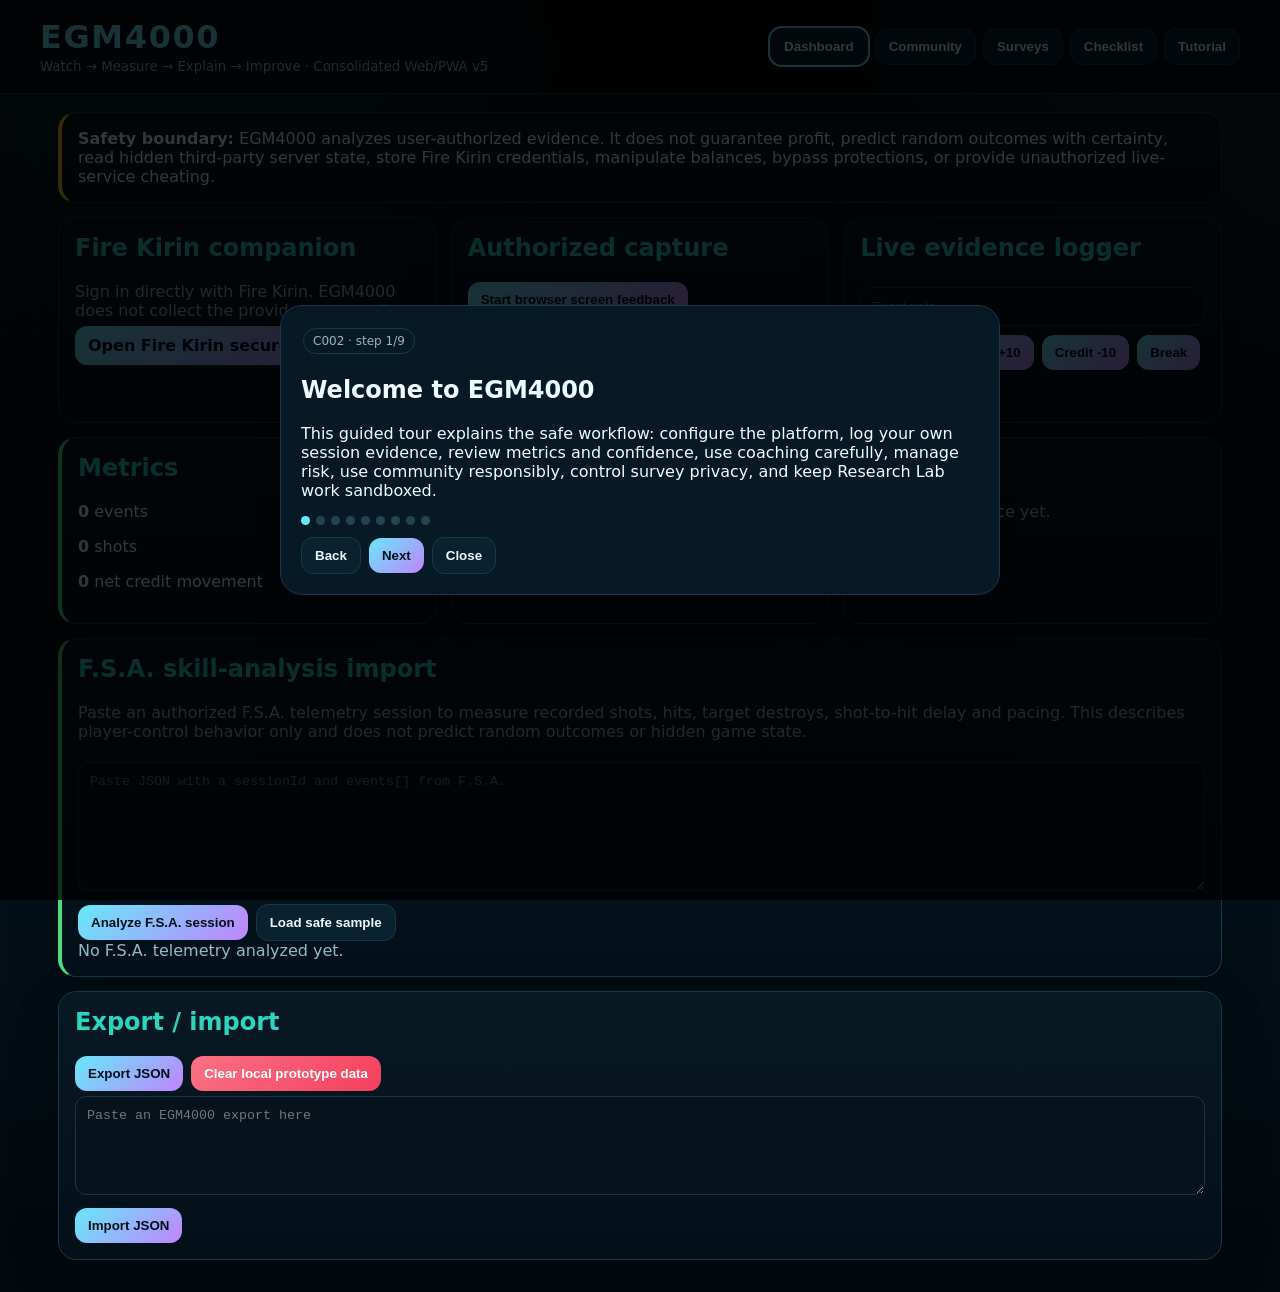
==== commit 7f43b859: "Wire F.S.A. skill analysis into EGM4000 dashboard" ====
--- a/web/index.html
+++ b/web/index.html
@@ -2,60 +2,84 @@
 <html lang="en">
 <head>
 <meta charset="utf-8">
-<meta name="viewport" content="width=device-width,initial-scale=1,viewport-fit=cover">
-<meta name="theme-color" content="#050914">
-<meta name="description" content="EGM4000 — evidence-based fish-shooter gameplay intelligence. Watch. Measure. Explain. Improve.">
+<meta name="viewport" content="width=device-width,initial-scale=1">
 <title>EGM4000 — EduGameMaster 4000</title>
+<meta name="theme-color" content="#041017">
+<meta name="description" content="EGM4000 fish-shooter gameplay intelligence, session analysis, coaching, community, privacy-safe surveys, simulation and safe research prototype.">
 <link rel="manifest" href="manifest.webmanifest">
 <style>
-:root{--bg:#030711;--panel:#071523;--panel2:#0b1f31;--line:#16425b;--cyan:#00f2ff;--teal:#00d4c8;--violet:#7a28ff;--orange:#ff9b52;--red:#ff6161;--green:#38ffc6;--brass:#c79a55;--text:#e9fbff;--muted:#93afbd;--shadow:0 18px 60px rgba(0,0,0,.38)}*{box-sizing:border-box}html{background:var(--bg)}body{margin:0;color:var(--text);background:radial-gradient(circle at 78% 0,rgba(0,242,255,.14),transparent 28%),radial-gradient(circle at 15% 20%,rgba(122,40,255,.10),transparent 22%),linear-gradient(145deg,#02050b,#061524 62%,#030711);font-family:Inter,system-ui,Segoe UI,Roboto,Arial,sans-serif;min-height:100vh}button,input,textarea,select{font:inherit}.top{position:sticky;top:0;z-index:20;background:rgba(3,7,17,.9);backdrop-filter:blur(16px);border-bottom:1px solid var(--line);padding:10px 14px}.brandrow{max-width:1500px;margin:auto;display:flex;gap:14px;align-items:center}.brandrow img{width:154px;max-height:54px;object-fit:contain}.brandtext strong{color:var(--cyan);font-size:clamp(22px,5vw,34px);letter-spacing:.06em}.brandtext small{display:block;color:var(--teal);letter-spacing:.1em}.badge{border:1px solid var(--line);border-radius:999px;padding:6px 9px;color:var(--muted);font-size:12px}.shell{max-width:1500px;margin:auto;display:grid;grid-template-columns:270px minmax(0,1fr);gap:16px;padding:16px}.side{position:sticky;top:86px;height:calc(100vh - 102px);overflow:auto;background:rgba(5,14,26,.84);border:1px solid var(--line);border-radius:20px;padding:12px;box-shadow:var(--shadow)}.nav{display:grid;gap:5px}.nav button{background:transparent;color:var(--muted);border:1px solid transparent;text-align:left;border-radius:11px;padding:9px 10px;cursor:pointer}.nav button:hover,.nav button.active{background:linear-gradient(90deg,rgba(0,242,255,.12),rgba(122,40,255,.08));border-color:rgba(0,242,255,.3);color:var(--text)}main{min-width:0}.hero{position:relative;min-height:265px;border:1px solid var(--line);border-radius:24px;overflow:hidden;background:#06101d;box-shadow:var(--shadow);margin-bottom:16px}.hero>img.bg{position:absolute;inset:0;width:100%;height:100%;object-fit:cover;opacity:.44}.hero:after{content:"";position:absolute;inset:0;background:linear-gradient(90deg,rgba(3,7,17,.96) 0%,rgba(3,7,17,.7) 46%,rgba(3,7,17,.18) 100%)}.heroContent{position:relative;z-index:2;padding:28px;max-width:760px}.hero h1{font-size:clamp(34px,7vw,72px);margin:0;color:var(--cyan);letter-spacing:.05em}.hero p{font-size:18px;color:#c8ecf4}.grid{display:grid;grid-template-columns:repeat(12,minmax(0,1fr));gap:14px}.card{grid-column:span 4;background:linear-gradient(180deg,rgba(10,27,44,.95),rgba(5,14,27,.95));border:1px solid var(--line);border-radius:18px;padding:16px;box-shadow:0 10px 35px rgba(0,0,0,.22);overflow:hidden}.card.wide{grid-column:span 8}.card.full{grid-column:1/-1}.card h2,.card h3{margin-top:0;color:var(--teal)}.card img.art{width:100%;height:160px;object-fit:cover;border-radius:13px;border:1px solid rgba(0,242,255,.2);margin-bottom:12px}.muted{color:var(--muted)}.good{color:var(--green)}.warn{color:var(--orange)}.bad{color:var(--red)}.pill{display:inline-block;border:1px solid var(--line);padding:5px 8px;border-radius:999px;color:var(--muted);margin:2px;font-size:12px}.notice{border-left:4px solid var(--orange);padding:12px;background:rgba(255,155,82,.08);border-radius:10px}.notice.security{border-left-color:var(--cyan);background:rgba(0,242,255,.06)}.actions{display:flex;flex-wrap:wrap;gap:8px;margin:10px 0}button,.btn{border:0;border-radius:11px;padding:10px 12px;font-weight:800;cursor:pointer;text-decoration:none;background:linear-gradient(135deg,var(--cyan),var(--violet));color:#02101a;display:inline-block}.secondary{background:#10253a;color:var(--text);border:1px solid var(--line)}.danger{background:rgba(255,97,97,.14);color:#ffd1d1;border:1px solid rgba(255,97,97,.4)}input,textarea,select{width:100%;background:#05101e;color:var(--text);border:1px solid var(--line);border-radius:10px;padding:10px;margin:5px 0 10px}table{width:100%;border-collapse:collapse;font-size:13px}th,td{border-bottom:1px solid rgba(22,66,91,.6);padding:8px;text-align:left;vertical-align:top}.metric{font-size:34px;font-weight:900;color:var(--cyan)}.mini{font-size:12px}.event{padding:9px;border:1px solid rgba(22,66,91,.7);border-radius:10px;margin:7px 0;background:#061422}.bar{height:8px;border-radius:999px;background:#0b2536;overflow:hidden}.bar>i{display:block;height:100%;background:linear-gradient(90deg,var(--teal),var(--violet))}.moduleTitle{display:flex;justify-content:space-between;gap:12px;align-items:flex-start;margin-bottom:14px}.moduleTitle h2{font-size:28px;margin:0;color:var(--cyan)}.two{display:grid;grid-template-columns:1fr 1fr;gap:12px}.hiddenVideo{position:fixed;width:1px;height:1px;opacity:.001;pointer-events:none}.footer{padding:30px;color:var(--muted);text-align:center}.mobileNav{display:none}.check{display:flex;gap:8px;align-items:flex-start;padding:7px 0}.check input{width:auto;margin-top:3px}@media(max-width:980px){.shell{grid-template-columns:1fr}.side{display:none}.mobileNav{display:block;margin-bottom:12px}.card,.card.wide{grid-column:span 6}}@media(max-width:650px){.shell{padding:9px}.card,.card.wide{grid-column:1/-1}.two{grid-template-columns:1fr}.brandrow img{width:118px}.heroContent{padding:20px}.hero{min-height:230px}.grid{gap:9px}.card{padding:13px}}
+:root{--bg:#02080c;--panel:#081923;--panel2:#0c2430;--line:#17384a;--cyan:#67e8f9;--teal:#2dd4bf;--violet:#c084fc;--text:#effcff;--muted:#91b9c7;--warn:#fbbf24;--bad:#fb7185;--good:#4ade80;--r:18px}*{box-sizing:border-box}html{scroll-behavior:smooth}body{margin:0;background:radial-gradient(circle at 15% 0,rgba(45,212,191,.16),transparent 28%),radial-gradient(circle at 95% 0,rgba(103,232,249,.14),transparent 25%),linear-gradient(180deg,#02080c,#04131d 55%,#02080c);color:var(--text);font-family:system-ui,-apple-system,Segoe UI,Roboto,Arial,sans-serif}header{position:sticky;top:0;z-index:10;padding:18px;border-bottom:1px solid var(--line);background:rgba(2,8,12,.9);backdrop-filter:blur(12px)}.brandrow{max-width:1200px;margin:auto;display:flex;justify-content:space-between;align-items:center;gap:12px;flex-wrap:wrap}.brand h1{margin:0;color:var(--cyan);letter-spacing:.05em}.brand small{color:var(--muted)}nav{display:flex;gap:7px;flex-wrap:wrap}button,a.btn{border:0;border-radius:12px;padding:10px 13px;font-weight:800;cursor:pointer;text-decoration:none;background:linear-gradient(135deg,var(--cyan),var(--violet));color:#031018}.ghost{background:#0a2230;color:var(--text);border:1px solid var(--line)}.danger{background:linear-gradient(135deg,#fb7185,#f43f5e);color:white}.active{outline:2px solid var(--cyan)}main{max-width:1200px;margin:auto;padding:18px}.view{display:none}.view.active-view{display:block}.grid{display:grid;grid-template-columns:repeat(auto-fit,minmax(250px,1fr));gap:14px}.card{background:linear-gradient(180deg,rgba(8,25,35,.98),rgba(4,16,25,.96));border:1px solid var(--line);border-radius:var(--r);padding:16px;margin-bottom:14px;box-shadow:0 18px 50px rgba(0,0,0,.2)}.card h2,.card h3{margin-top:0;color:var(--teal)}.muted{color:var(--muted)}.pill{display:inline-block;border:1px solid var(--line);border-radius:999px;padding:5px 9px;margin:2px;color:var(--muted);font-size:12px}.good{border-left:4px solid var(--good)}.warning{border-left:4px solid var(--warn)}.dangerCard{border-left:4px solid var(--bad)}input,textarea,select{width:100%;background:#06131d;border:1px solid var(--line);border-radius:11px;color:var(--text);padding:11px;margin:5px 0 9px}.actions{display:flex;gap:8px;flex-wrap:wrap;align-items:center}.event,.post,.survey{border:1px solid var(--line);border-radius:14px;padding:12px;margin:9px 0;background:#06131d}.meta{display:flex;gap:8px;flex-wrap:wrap;color:var(--muted);font-size:12px}.comment{border-left:2px solid var(--line);padding-left:10px;margin:8px 0}.hidden{display:none!important}.check.done{text-decoration:line-through;color:var(--muted)}.progress{height:9px;border-radius:999px;background:#06131d;overflow:hidden}.progress b{display:block;height:100%;background:linear-gradient(90deg,var(--teal),var(--cyan))}.modal{position:fixed;inset:0;z-index:100;background:rgba(0,0,0,.78);display:grid;place-items:center;padding:18px}.modalbox{width:min(720px,100%);max-height:90vh;overflow:auto;background:#071925;border:1px solid var(--line);border-radius:22px;padding:20px}.stepdots{display:flex;gap:6px;margin:12px 0}.stepdots span{width:9px;height:9px;border-radius:50%;background:#244455}.stepdots .on{background:var(--cyan)}@media(max-width:680px){main{padding:12px}header{padding:12px}.actions button,.actions a.btn{flex:1 1 150px;text-align:center}nav button{padding:8px 10px}.brandrow{align-items:flex-start}.card{padding:13px}}
 </style>
 </head>
 <body>
-<header class="top"><div class="brandrow"><img src="assets/egm4000-mark.svg" alt="EGM4000"><div class="brandtext"><strong>EGM4000</strong><small>EDUGAMEMASTER 4000 · SV09 FULL INTELLIGENCE</small></div><span class="badge">PUBLIC BETA</span><span class="badge">LOCAL-FIRST</span></div></header>
-<div class="shell"><aside class="side"><div class="notice security mini"><b>Evidence boundary</b><br>User-authorized evidence only. No profit guarantee, hidden-state access, balance manipulation, credential collection, or outcome certainty.</div><div id="nav" class="nav"></div></aside><main><select id="mobileNav" class="mobileNav"></select><section class="hero"><img class="bg" src="assets/cyber_aquatic_reef.webp" alt="Cyber-aquatic intelligence reef"><div class="heroContent"><span class="pill">SMARTPICKSHOP HOLDINGS</span><span class="pill">EVIDENCE ENGINE</span><h1>EGM4000</h1><p><b>Watch. Measure. Explain. Improve.</b></p><p>Gameplay intelligence for your own authorized session evidence, with persistent sessions, normalized events, replay, metrics, pattern review, coaching, research, capture validation, and controlled F.S.A. telemetry.</p><div class="actions"><button onclick="go('Live Session')">Start / Resume Session</button><button class="secondary" onclick="go('Fire Kirin Companion')">Open Fire Kirin Companion</button></div></div></section><div id="view"></div><div class="footer">EGM4000 · evidence is not certainty · F.S.A. and Founder Console remain separate products</div></main></div>
-<video id="captureVideo" class="hiddenVideo" autoplay muted playsinline></video><canvas id="captureCanvas" width="48" height="27" hidden></canvas>
+<header><div class="brandrow"><div class="brand"><h1>EGM4000</h1><small>Watch → Measure → Explain → Improve · Consolidated Web/PWA v5</small></div><nav id="nav"><button data-view="dashboard" class="ghost active">Dashboard</button><button data-view="community" class="ghost">Community</button><button data-view="surveys" class="ghost">Surveys</button><button data-view="checklist" class="ghost">Checklist</button><button id="openTour" class="ghost">Tutorial</button></nav></div></header>
+<main>
+<section class="card warning"><b>Safety boundary:</b> EGM4000 analyzes user-authorized evidence. It does not guarantee profit, predict random outcomes with certainty, read hidden third-party server state, store Fire Kirin credentials, manipulate balances, bypass protections, or provide unauthorized live-service cheating.</section>
+<section id="dashboard" class="view active-view">
+<div class="grid">
+<div class="card"><h2>Fire Kirin companion</h2><p class="muted">Sign in directly with Fire Kirin. EGM4000 does not collect the provider password.</p><a class="btn" href="https://play.firekirin.xyz/web_game/firekirin777_pc/index.html" target="_blank" rel="noopener noreferrer">Open Fire Kirin securely ↗</a></div>
+<div class="card"><h2>Authorized capture</h2><button id="captureBtn">Start browser screen feedback</button><p id="captureState" class="muted">No capture active. Browser permission is required; raw frames are not saved by this prototype.</p></div>
+<div class="card"><h2>Live evidence logger</h2><input id="note" placeholder="Event note"><div class="actions"><button data-event="shot" data-delta="0">Shot +1</button><button data-event="credit_up" data-delta="10">Credit +10</button><button data-event="credit_down" data-delta="-10">Credit -10</button><button data-event="break" data-delta="0">Break</button></div></div>
+</div>
+<div class="grid"><div class="card good"><h2>Metrics</h2><div id="metrics"></div></div><div class="card"><h2>Evidence-based coaching</h2><div id="tips"></div></div><div class="card"><h2>Replay</h2><div id="events"></div></div></div>
+<div class="card good"><h2>F.S.A. skill-analysis import</h2><p class="muted">Paste an authorized F.S.A. telemetry session to measure recorded shots, hits, target destroys, shot-to-hit delay and pacing. This describes player-control behavior only and does not predict random outcomes or hidden game state.</p><textarea id="fsaTelemetry" rows="7" placeholder='Paste JSON with a sessionId and events[] from F.S.A.'></textarea><div class="actions"><button id="analyzeFsa">Analyze F.S.A. session</button><button id="loadFsaDemo" class="ghost">Load safe sample</button></div><div id="fsaSkillResult" class="muted">No F.S.A. telemetry analyzed yet.</div></div>
+<div class="card"><h2>Export / import</h2><div class="actions"><button id="exportBtn">Export JSON</button><button id="clearBtn" class="danger">Clear local prototype data</button></div><textarea id="importBox" rows="5" placeholder="Paste an EGM4000 export here"></textarea><button id="importBtn">Import JSON</button></div>
+</section>
+<section id="community" class="view">
+<div class="card"><span class="pill">C004 · IMPLEMENTED</span><h2>Community forum + blog</h2><p class="muted">Registered local-prototype users can publish forum topics and blog posts, comment, react and report content. Community claims remain user-generated and are not promoted into verified gameplay evidence.</p><div class="grid"><div><label>Prototype member</label><select id="communityUser"></select></div><div><label>Search</label><input id="communitySearch" placeholder="Search titles, posts, tags or authors"></div></div></div>
+<div class="grid"><div class="card"><h3>Create post</h3><select id="postType"><option value="forum">Forum topic</option><option value="blog">Blog post</option></select><input id="postTitle" maxlength="100" placeholder="Title"><textarea id="postBody" maxlength="4000" rows="5" placeholder="Question, session reflection, or community update"></textarea><input id="postTags" maxlength="120" placeholder="Tags, comma separated"><button id="publishPost">Publish</button></div><div class="card"><h3>Moderation safeguards</h3><p class="muted">Reports enter an owner queue. Duplicate reports are blocked. Hide/restore/dismiss actions require the local prototype owner role and write an audit entry. Production requires server-verified owner authorization.</p></div></div>
+<div class="card"><div class="actions"><button class="ghost communityFilter active" data-filter="all">All</button><button class="ghost communityFilter" data-filter="forum">Forum</button><button class="ghost communityFilter" data-filter="blog">Blog</button><button class="ghost communityFilter" data-filter="reported">Reported</button></div><div id="communityFeed"></div></div>
+<div id="moderationPanel" class="card hidden"><h3>Owner moderation queue</h3><div id="moderationQueue"></div></div>
+</section>
+<section id="surveys" class="view">
+<div class="card"><span class="pill">C005 · IMPLEMENTED</span><h2>Privacy-preserving visitor surveys</h2><p class="muted">Survey targeting uses local first-vs-returning classification and an optional pseudonymous local token after consent. No raw IP address is exposed to the local survey UI.</p><div id="surveyPrivacy"></div></div>
+<div class="grid"><div class="card"><h3>Eligible feedback requests</h3><div id="surveyFeed"></div></div><div class="card"><h3 id="surveyBuilderTitle">Owner-only survey builder</h3><div id="surveyBuilder"></div></div></div>
+</section>
+<section id="checklist" class="view">
+<div class="card"><h2>Project checklist / ledger</h2><p class="muted">Verified completed work is separated from incomplete roadmap items.</p><div id="checklistRows"></div></div>
+<div class="card"><h3>Current consolidation state</h3><p><b>Completed:</b> C001 visual redesign foundations; C002 guided first-run tutorial; C004 community forum/blog; C005 privacy-preserving surveys.</p><p><b>Preserved:</b> Fire Kirin external login workflow, user-authorized capture, session logging, metrics, evidence-labeled coaching, export/import, Research Lab safety boundary, PWA support.</p><p><b>Still incomplete:</b> C003 production owner authentication, C006 dedicated Tips Center, C007 full 100-feature owner Admin Panel, C008 all 25 monetization capabilities, C009 R001-R049 full return-feature implementation/adoption analytics.</p></div>
+</section>
+</main>
+<div id="tourHost"></div>
+<script src="fsa-skill-analysis.js"></script>
 <script>
-'use strict';
-const FIRE_KIRIN='https://play.firekirin.xyz/web_game/firekirin777_pc/index.html';
-const MODULES=['Command Center','Live Session','Live Capture','Event Stream','Live Metrics','Pattern Lab','AI Coach','Tips Center','Alerts','Replay Lab','Experiment Lab','Capture Validation','Risk Monitor','Strategy Simulator','Game Profiles','Community','Surveys','Data Exchange','Research Lab','Build Checklist','Settings','Fire Kirin Companion'];
-const LS='egm4000.sv09.full.v2',DB='egm4000-sv09',STORE='state';let state=null,screen='Command Center',captureStream=null,captureTimer=null,lastSample=null;
-const blank=()=>({schema:'egm4000.state.v2',updatedAt:new Date().toISOString(),sessions:[],activeSessionId:null,profiles:[{id:'fire-kirin',name:'Fire Kirin',kind:'third_party_observed'},{id:'fsa',name:'Fish Shooter Arcade',kind:'owned_exact_telemetry'}],experiments:[],alerts:[],community:[],surveys:[],research:[],checklist:{onboarding:true,persistence:false,capture:false,replay:false,export:false},settings:{breakMinutes:30,drawdownWarn:100,portal:FIRE_KIRIN}});
-function clone(x){return JSON.parse(JSON.stringify(x))}function esc(x){return String(x??'').replace(/[&<>"']/g,m=>({'&':'&amp;','<':'&lt;','>':'&gt;','"':'&quot;',"'":'&#39;'}[m]))}function id(p='id'){return p+'_'+Date.now().toString(36)+'_'+Math.random().toString(36).slice(2,8)}function now(){return new Date().toISOString()}function active(){return state.sessions.find(s=>s.id===state.activeSessionId)||null}function events(){return active()?.events||[]}
-function dbOpen(){return new Promise((res,rej)=>{const r=indexedDB.open(DB,1);r.onupgradeneeded=()=>{if(!r.result.objectStoreNames.contains(STORE))r.result.createObjectStore(STORE)};r.onsuccess=()=>res(r.result);r.onerror=()=>rej(r.error)})}async function dbGet(){try{const d=await dbOpen();return await new Promise((res,rej)=>{const t=d.transaction(STORE,'readonly').objectStore(STORE).get('app');t.onsuccess=()=>res(t.result);t.onerror=()=>rej(t.error)})}catch{return null}}async function dbPut(v){try{const d=await dbOpen();await new Promise((res,rej)=>{const t=d.transaction(STORE,'readwrite').objectStore(STORE).put(v,'app');t.onsuccess=()=>res();t.onerror=()=>rej(t.error)});return true}catch{return false}}
-async function load(){let v=await dbGet();if(!v){try{v=JSON.parse(localStorage.getItem(LS)||'null')}catch{}}state=v&&v.sessions?Object.assign(blank(),v):blank();localStorage.setItem(LS,JSON.stringify(state));render()}
-async function save(msg='Saved'){state.updatedAt=now();const raw=JSON.stringify(state);localStorage.setItem(LS,raw);const ok=await dbPut(clone(state));state.checklist.persistence=true;localStorage.setItem(LS,JSON.stringify(state));document.getElementById('saveState')?.replaceChildren(document.createTextNode(ok?msg+' · IndexedDB + local mirror':'Local mirror saved · IndexedDB unavailable'));return ok}
-function newSession(){const s={id:id('session'),platform:'Fire Kirin',startedAt:now(),endedAt:null,label:'Session '+new Date().toLocaleString(),notes:'',events:[]};state.sessions.unshift(s);state.activeSessionId=s.id;save('Session created');go('Live Session')}
-function finishSession(){const s=active();if(!s)return;s.endedAt=now();addEvent('session_ended',0,'Session finished by user','user_recorded',1);save('Session finished');render()}
-function addEvent(type,delta=0,note='',provenance='user_recorded',confidence=1,extra={}){let s=active();if(!s){newSession();s=active()}s.events.push({schema:'egm4000.gameplay-event.v1',eventId:id('evt'),sessionId:s.id,platform:s.platform,type,creditDelta:Number(delta)||0,note:String(note||''),provenance,evidenceLabel:provenance==='exact_telemetry'?'exact_telemetry':provenance.includes('capture')?'estimate':'observed_evidence',confidence:Number(confidence),time:now(),...extra});save('Event saved');render()}
-function metrics(){const e=events(),shots=e.filter(x=>x.type==='shot'||x.type==='shot_fired').length,net=e.reduce((a,x)=>a+(Number(x.creditDelta)||0),0),capture=e.filter(x=>x.type==='screen_sample');const started=active()?.startedAt?new Date(active().startedAt).getTime():Date.now();const mins=Math.max(.01,(Date.now()-started)/60000);return{count:e.length,shots,net,spm:shots/mins,capture:capture.length,mins}}
-function patterns(){const m=metrics(),out=[];if(m.shots>=5&&m.net<0)out.push({level:'warn',text:'Shot activity is elevated while recorded credit movement is negative. Review pace and replay; this is a correlation, not a prediction.'});if(m.spm>15)out.push({level:'warn',text:'Recorded shot pace is high for this session. Consider a deliberate pause and review.'});if(m.mins>=Number(state.settings.breakMinutes||30))out.push({level:'warn',text:'Session duration reached your break interval.'});if(!out.length&&m.count)out.push({level:'good',text:'No configured risk trigger is active from the evidence currently recorded.'});return out}
-function nav(){nav.innerHTML=MODULES.map(x=>`<button class="${screen===x?'active':''}" onclick="go('${x.replaceAll("'","\\'")}')">${x}</button>`).join('');mobileNav.innerHTML=MODULES.map(x=>`<option ${screen===x?'selected':''}>${x}</option>`).join('');mobileNav.onchange=e=>go(e.target.value)}function go(x){screen=x;nav();renderView();scrollTo({top:0,behavior:'smooth'})}
-function title(t,sub){return `<div class="moduleTitle"><div><h2>${t}</h2><div class="muted">${sub||''}</div></div><span id="saveState" class="badge">${state?.updatedAt?'Last write '+new Date(state.updatedAt).toLocaleTimeString():'Not saved yet'}</span></div>`}function card(h,b,c=''){return `<section class="card ${c}"><h3>${h}</h3>${b}</section>`}
-function sessionPicker(){return `<select onchange="state.activeSessionId=this.value;save('Active session changed');render()"><option value="">Choose a session</option>${state.sessions.map(s=>`<option value="${s.id}" ${s.id===state.activeSessionId?'selected':''}>${esc(s.label)} · ${esc(s.platform)}</option>`).join('')}</select>`}
-function command(){const m=metrics(),p=patterns();return title('Command Center','Operational view across persistence, evidence, capture, replay, risk, and research.')+`<div class="grid">${card('Persistent sessions',`<div class="metric">${state.sessions.length}</div><p class="muted">Saved locally with IndexedDB primary + localStorage mirror.</p><button onclick="newSession()">New session</button>`)}${card('Evidence events',`<div class="metric">${m.count}</div><p>Active session normalized events.</p><button onclick="go('Event Stream')">Open stream</button>`)}${card('Risk signals',`<div class="metric">${p.filter(x=>x.level==='warn').length}</div><p>Evidence-based review triggers, never outcome predictions.</p><button onclick="go('Risk Monitor')">Review risk</button>`)}${card('Cyber-Aquatic Intelligence',`<img class="art" src="assets/sonar_lattice.webp" alt="Sonar lattice"><p>Adult cyber-aquatic control-room visuals restored from the EGM4000 build.</p>`,'wide')}${card('Security Vault',`<img class="art" src="assets/security_vault.webp" alt="Security vault"><p>No Fire Kirin credentials are collected, proxied, or stored by EGM4000.</p>`)}${card('Quick actions',`<div class="actions"><button onclick="go('Live Session')">Session</button><button onclick="go('Live Capture')">Capture</button><button onclick="go('AI Coach')">Coach</button><button onclick="go('Replay Lab')">Replay</button><button onclick="go('Data Exchange')">Export</button></div>`,'full')}</div>`}
-function liveSession(){const s=active();return title('Live Session','Durable session save + reload verification replaces the stripped test logger.')+`<div class="grid">${card('Session control',`${sessionPicker()}<div class="actions"><button onclick="newSession()">Start new</button><button class="secondary" onclick="finishSession()">Finish</button></div>${s?`<input value="${esc(s.label)}" onchange="active().label=this.value;save('Session label saved')"><textarea placeholder="Session notes" onchange="active().notes=this.value;save('Notes saved')">${esc(s.notes)}</textarea><p><b>${esc(s.platform)}</b><br><span class="muted">${esc(s.startedAt)} ${s.endedAt?'→ '+esc(s.endedAt):'· active'}</span></p>`:'<p class="muted">Start or choose a session.</p>'}`,'wide')}${card('Fast event logger',`<input id="eventNote" placeholder="What happened?"><div class="actions"><button onclick="addEvent('shot',0,eventNote.value)">Shot</button><button onclick="addEvent('credit_up',10,eventNote.value)">Credit +10</button><button onclick="addEvent('credit_down',-10,eventNote.value)">Credit -10</button><button onclick="addEvent('break',0,eventNote.value||'Break recorded')">Break</button></div><p class="mini muted">Manual events = observed/user-recorded evidence. They are not hidden telemetry.</p>`)}${card('Save integrity',`<p>Every change writes a localStorage mirror and IndexedDB record. Reload the page: saved sessions should remain.</p><div class="actions"><button onclick="save('Manual save verified')">Save now</button><button class="secondary" onclick="location.reload()">Reload test</button></div>`,'full')}</div>`}
-function capture(){return title('Live Capture','User-authorized display capture with aggregate samples only; raw frames are not persisted.')+`<div class="grid">${card('Capture controls',`<img class="art" src="assets/cyber_aquatic_reef.webp" alt="Cyber aquatic reef"><div class="actions"><button onclick="startCapture()">Start authorized capture</button><button class="secondary" onclick="stopCapture()">Stop</button></div><p id="captureStatus" class="muted">${captureStream?'Capture active':'Capture inactive'}</p>`,'wide')}${card('Privacy behavior',`<div class="notice security">Browser permission is required. Samples stored: time, aggregate brightness, aggregate motion estimate, confidence. Screenshots/video frames are not saved.</div>`)}${card('Capture evidence',`<div class="metric">${metrics().capture}</div><p>Aggregate samples in active session.</p>`,'full')}</div>`}
-async function startCapture(){try{captureStream=await navigator.mediaDevices.getDisplayMedia({video:true,audio:false});captureVideo.srcObject=captureStream;await captureVideo.play();captureStream.getTracks().forEach(t=>t.onended=stopCapture);captureTimer=setInterval(sampleCapture,3000);state.checklist.capture=true;addEvent('capture_started',0,'User authorized display capture','user_authorized_capture',1);render()}catch(e){alert('Capture not started: '+e.message)}}function stopCapture(){if(captureTimer)clearInterval(captureTimer);captureTimer=null;if(captureStream)captureStream.getTracks().forEach(t=>t.stop());captureStream=null;lastSample=null;addEvent('capture_stopped',0,'Capture stopped','user_authorized_capture',1);render()}function sampleCapture(){if(!captureStream||!captureVideo.videoWidth)return;const c=captureCanvas,x=c.getContext('2d',{willReadFrequently:true});x.drawImage(captureVideo,0,0,c.width,c.height);const d=x.getImageData(0,0,c.width,c.height).data;let sum=0;const vals=[];for(let i=0;i<d.length;i+=4){const v=(d[i]+d[i+1]+d[i+2])/3;sum+=v;vals.push(v)}const bright=sum/vals.length;let motion=0;if(lastSample){for(let i=0;i<vals.length;i++)motion+=Math.abs(vals[i]-lastSample[i]);motion/=vals.length}lastSample=vals;addEvent('screen_sample',0,'Aggregate capture sample','user_authorized_capture_estimate',.55,{brightness:+bright.toFixed(2),motion:+motion.toFixed(2)})}
-function stream(){const e=events().slice().reverse();return title('Event Stream','Normalized gameplay-event evidence with provenance and confidence.')+card('Active session events',e.length?e.map(x=>`<div class="event"><b>${esc(x.type)}</b> · ${esc(x.time)}<br>Δ ${Number(x.creditDelta)||0} · ${esc(x.evidenceLabel||x.provenance)} · confidence ${x.confidence}<br><span class="muted">${esc(x.note)}</span></div>`).join(''):'<p class="muted">No events yet.</p>','full')}
-function liveMetrics(){const m=metrics();return title('Live Metrics','Calculated only from recorded/authorized evidence.')+`<div class="grid">${card('Events',`<div class="metric">${m.count}</div>`)}${card('Shots',`<div class="metric">${m.shots}</div><small>${m.spm.toFixed(1)} / minute recorded pace</small>`)}${card('Credit movement',`<div class="metric ${m.net<0?'bad':'good'}">${m.net}</div><small>Recorded movement, not account balance.</small>`)}${card('Session duration',`<div class="metric">${m.mins.toFixed(1)}m</div>`)}${card('Capture samples',`<div class="metric">${m.capture}</div>`)}${card('Evidence quality',`<div class="bar"><i style="width:${Math.min(100,(m.count?60:10)+(m.capture?20:0)+(active()?.endedAt?20:0))}%"></i></div><p class="muted">Completeness indicator, not outcome confidence.</p>`)}</div>`}
-function patternLab(){const p=patterns();return title('Pattern Lab','Detect review-worthy relationships in your own history; correlation is not prediction.')+card('Detected patterns',p.length?p.map(x=>`<div class="event ${x.level}">${esc(x.text)}</div>`).join(''):'<p class="muted">Add evidence first.</p>','full')}
-function coach(){const p=patterns(),m=metrics();let tips=[];if(!m.count)tips=['Start a session and record evidence before asking the coach for conclusions.'];if(m.net<0)tips.push('Recorded credit movement is negative. Lower pace or stop and review before continuing.');if(m.spm>15)tips.push('Your recorded pace is elevated. A slower deliberate interval may improve decision quality.');if(m.mins>=state.settings.breakMinutes)tips.push('Your configured break interval has been reached.');if(!tips.length&&m.count)tips.push('Current evidence does not trigger a configured risk rule. Keep recording and avoid treating short runs as predictive.');return title('AI Coach','Evidence-grounded coaching layer — explanatory, not an oracle.')+`<div class="grid">${card('Coach briefing',tips.map(t=>`<div class="event">${esc(t)}</div>`).join(''),'wide')}${card('Evidence used',`<p>${m.count} events · ${p.length} pattern signals · ${m.capture} capture estimates.</p><p class="muted">Exact telemetry is reserved for owned F.S.A. instrumentation.</p>`)}</div>`}
-function tipsCenter(){return title('Tips Center','Reusable evidence-based guidance.')+`<div class="grid">${['Set a session stop/break point before play begins.','Treat short-term streaks as observations, not proof of future outcomes.','When recorded pace rises while credits fall, use replay before continuing.','Keep manual observations separate from exact F.S.A. telemetry.','Export important sessions so you control a portable copy.','Use Capture Validation before trusting estimated screen signals.'].map((t,i)=>card('Tip '+(i+1),`<p>${t}</p>`)).join('')}</div>`}
-function alerts(){const p=patterns();state.alerts=p.map((x,i)=>({id:'auto'+i,text:x.text,level:x.level}));return title('Alerts','Local, evidence-triggered review alerts.')+card('Current alerts',state.alerts.length?state.alerts.map(a=>`<div class="event ${a.level}">${esc(a.text)}</div>`).join(''):'<p class="good">No configured alert is active.</p>','full')}
-function replay(){const e=events();state.checklist.replay=state.checklist.replay||!!e.length;return title('Replay Lab','Chronological evidence review without inventing unseen gameplay.')+card('Timeline',e.length?e.map((x,i)=>`<div class="event"><b>#${i+1} ${esc(x.type)}</b> · ${esc(x.time)} · Δ${Number(x.creditDelta)||0}<br>${esc(x.note)}<br><span class="muted">${esc(x.evidenceLabel)} / ${x.confidence}</span></div>`).join(''):'<p class="muted">No timeline yet.</p>','full')}
-function experiments(){return title('Experiment Lab','Controlled experiments belong to owned F.S.A./simulated environments, not third-party live-service manipulation.')+`<div class="grid">${card('Create experiment',`<input id="expName" placeholder="Experiment name"><textarea id="expHyp" placeholder="Hypothesis / question"></textarea><button onclick="state.experiments.unshift({id:id('exp'),name:expName.value||'Untitled',hypothesis:expHyp.value,status:'planned',createdAt:now(),environment:'owned_fsa_only'});save('Experiment saved');render()">Save experiment</button>`)}${card('Experiment ledger',state.experiments.length?state.experiments.map(x=>`<div class="event"><b>${esc(x.name)}</b><br>${esc(x.hypothesis)}<br><span class="muted">${esc(x.environment)} · ${esc(x.status)}</span></div>`).join(''):'<p class="muted">No experiments.</p>','wide')}</div>`}
-function validation(){const cap=events().filter(x=>x.type==='screen_sample'),fsa=events().filter(x=>x.evidenceLabel==='exact_telemetry');return title('Capture Validation','Compare estimated capture signals with exact telemetry only when an owned F.S.A. source exists.')+`<div class="grid">${card('Estimated samples',`<div class="metric">${cap.length}</div><p>Confidence defaults to 0.55 until validated.</p>`)}${card('Exact F.S.A. telemetry',`<div class="metric">${fsa.length}</div><p>Exact telemetry requires controlled owned instrumentation.</p>`)}${card('Validation rule',`<p>Never upgrade third-party screen estimates into “exact” claims merely because they look plausible.</p>`,'wide')}</div>`}
-function risk(){const m=metrics(),p=patterns();const draw=m.net<=-Math.abs(Number(state.settings.drawdownWarn||100));return title('Risk Monitor','Responsible-play and evidence-quality guardrails.')+`<div class="grid">${card('Recorded drawdown rule',`<div class="metric ${draw?'bad':'good'}">${draw?'TRIGGERED':'OK'}</div><p>Threshold: -${Math.abs(state.settings.drawdownWarn)} recorded credits.</p>`)}${card('Pattern alerts',`<div class="metric">${p.length}</div>`)}${card('Guardrails',`<div class="notice">No outcome guarantee. No chasing-loss recommendation. No hidden-state inference. Stop/break prompts take priority over speculative optimization.</div>`,'wide')}</div>`}
-function simulator(){return title('Strategy Simulator','Illustrative decision-quality sandbox. It does not predict Fire Kirin outcomes.')+`<div class="grid">${card('Scenario',`<label>Starting virtual credits</label><input id="simStart" type="number" value="1000"><label>Shots</label><input id="simShots" type="number" value="50"><label>Virtual cost/shot</label><input id="simCost" type="number" value="2"><button onclick="simOut.innerHTML='<div class=metric>'+Math.max(0,+simStart.value-(+simShots.value*+simCost.value))+'</div><p>Illustrative remaining virtual credits before any returns. Not a game prediction.</p>'">Run illustration</button>`)}${card('Result','<div id="simOut" class="muted">Enter a scenario.</div>','wide')}</div>`}
-function profiles(){return title('Game Profiles','Keep source type explicit so third-party observation is never confused with owned exact telemetry.')+card('Profiles',state.profiles.map(p=>`<div class="event"><b>${esc(p.name)}</b><br>${esc(p.kind)}</div>`).join(''),'full')}
-function community(){return title('Community','Local beta community/forum prototype; no fabricated testimonials or real-user claims.')+`<div class="grid">${card('New local post',`<input id="postTitle" placeholder="Thread title"><textarea id="postBody" placeholder="Post"></textarea><button onclick="state.community.unshift({id:id('post'),title:postTitle.value||'Untitled',body:postBody.value,createdAt:now(),author:'Local user'});save('Post saved');render()">Post locally</button>`)}${card('Threads',state.community.length?state.community.map(p=>`<div class="event"><b>${esc(p.title)}</b><br>${esc(p.body)}<br><span class="muted">${esc(p.author)} · ${esc(p.createdAt)}</span></div>`).join(''):'<p class="muted">No local posts.</p>','wide')}</div>`}
-function surveys(){return title('Surveys','Privacy-preserving local survey prototype with explicit response storage.')+`<div class="grid">${card('Create survey',`<input id="surveyQ" placeholder="Question"><button onclick="state.surveys.unshift({id:id('survey'),question:surveyQ.value||'Untitled survey',answers:[],createdAt:now()});save('Survey saved');render()">Create</button>`)}${card('Local surveys',state.surveys.length?state.surveys.map(s=>`<div class="event"><b>${esc(s.question)}</b><br>${s.answers.length} local responses <button class="secondary" onclick="s.answers.push({value:'yes',at:now()});save('Survey response saved');render()">Answer yes</button></div>`).join(''):'<p class="muted">No surveys.</p>','wide')}</div>`}
-function dataExchange(){return title('Data Exchange','Portable JSON backup/restore for sessions and configuration.')+`<div class="grid">${card('Export',`<p>Export the complete local state, including sessions/events.</p><button onclick="exportData()">Download JSON backup</button>`)}${card('Import / restore',`<textarea id="importBox" rows="8" placeholder="Paste an EGM4000 JSON backup"></textarea><button onclick="importData()">Validate & restore</button>`,'wide')}${card('Persistence test',`<button class="secondary" onclick="save('Persistence write verified')">Write now</button> <button class="secondary" onclick="location.reload()">Reload</button><p class="muted">Sessions should remain after reload.</p>`,'full')}</div>`}function exportData(){state.checklist.export=true;save('Export checkpoint saved');const b=new Blob([JSON.stringify(state,null,2)],{type:'application/json'}),a=document.createElement('a');a.href=URL.createObjectURL(b);a.download='EGM4000-backup-'+new Date().toISOString().replace(/[:.]/g,'-')+'.json';a.click();setTimeout(()=>URL.revokeObjectURL(a.href),500)}async function importData(){try{const v=JSON.parse(importBox.value);if(!v||!Array.isArray(v.sessions))throw Error('Backup must contain sessions[]');state=Object.assign(blank(),v);await save('Backup restored');render()}catch(e){alert('Import rejected: '+e.message)}}
-function research(){return title('Research Lab','Evidence ledger for verified observations, estimates, correlations, hypotheses, and unknowns.')+`<div class="grid">${card('New research note',`<select id="rType"><option>observed_evidence</option><option>estimate</option><option>correlation</option><option>hypothesis</option><option>unknown</option><option>exact_telemetry</option></select><textarea id="rText" placeholder="Claim / observation"></textarea><button onclick="state.research.unshift({id:id('r'),type:rType.value,text:rText.value,createdAt:now()});save('Research note saved');render()">Save note</button>`)}${card('Evidence ledger',state.research.length?state.research.map(r=>`<div class="event"><span class="pill">${esc(r.type)}</span><br>${esc(r.text)}</div>`).join(''):'<p class="muted">No research notes.</p>','wide')}</div>`}
-function checklist(){const items=[['onboarding','Understand evidence labels'],['persistence','Verify session survives reload'],['capture','Authorize and stop capture'],['replay','Review a session timeline'],['export','Download a JSON backup']];return title('Build Checklist','Local launch/readiness checklist.')+card('Checklist',items.map(([k,l])=>`<label class="check"><input type="checkbox" ${state.checklist[k]?'checked':''} onchange="state.checklist['${k}']=this.checked;save('Checklist saved')"><span>${l}</span></label>`).join(''),'full')}
-function settings(){return title('Settings','Local safety and session preferences.')+`<div class="grid">${card('Session safety',`<label>Break reminder minutes</label><input type="number" value="${state.settings.breakMinutes}" onchange="state.settings.breakMinutes=Math.max(1,+this.value);save('Settings saved')"><label>Recorded drawdown warning</label><input type="number" value="${state.settings.drawdownWarn}" onchange="state.settings.drawdownWarn=Math.max(1,+this.value);save('Settings saved')">`)}${card('Fire Kirin portal',`<input value="${esc(state.settings.portal||FIRE_KIRIN)}" onchange="state.settings.portal=this.value;save('Portal saved')"><button class="secondary" onclick="state.settings.portal=FIRE_KIRIN;save('Portal reset');render()">Reset configured login</button>`,'wide')}${card('Danger zone',`<button class="danger" onclick="if(confirm('Delete all EGM4000 local data on this browser?')){localStorage.removeItem(LS);indexedDB.deleteDatabase(DB);state=blank();render()}">Delete local EGM4000 data</button>`,'full')}</div>`}
-function fireKirin(){const url=state.settings.portal||FIRE_KIRIN;return title('Fire Kirin Companion','Credential-safe handoff to the provider, followed by EGM4000 analysis of your authorized evidence.')+`<div class="grid">${card('Fire Kirin login',`<img class="art" src="assets/cyber_aquatic_reef.webp" alt="Cyber aquatic reef"><p>Configured portal:</p><input value="${esc(url)}" onchange="state.settings.portal=this.value;save('Portal saved')"><a class="btn" href="${esc(url)}" target="_blank" rel="noopener noreferrer">Open Fire Kirin securely</a><p class="muted">You sign in directly with Fire Kirin. EGM4000 does not ask for, proxy, capture, or store the username/password.</p>`,'wide')}${card('Return workflow',`<ol><li>Open Fire Kirin externally.</li><li>Sign in there.</li><li>Return to EGM4000.</li><li>Start a session.</li><li>Optionally authorize Live Capture.</li><li>Review Metrics, Risk, Coach and Replay.</li></ol>`)}${card('Security boundary',`<img class="art" src="assets/security_vault.webp" alt="Security vault"><div class="notice security">No hidden server-state access. No balance mutation. No bypass. No guaranteed outcomes.</div>`,'full')}</div>`}
-function renderView(){if(!state)return;const map={'Command Center':command,'Live Session':liveSession,'Live Capture':capture,'Event Stream':stream,'Live Metrics':liveMetrics,'Pattern Lab':patternLab,'AI Coach':coach,'Tips Center':tipsCenter,'Alerts':alerts,'Replay Lab':replay,'Experiment Lab':experiments,'Capture Validation':validation,'Risk Monitor':risk,'Strategy Simulator':simulator,'Game Profiles':profiles,'Community':community,'Surveys':surveys,'Data Exchange':dataExchange,'Research Lab':research,'Build Checklist':checklist,'Settings':settings,'Fire Kirin Companion':fireKirin};view.innerHTML=(map[screen]||command)()}function render(){nav();renderView()}load();if('serviceWorker'in navigator)navigator.serviceWorker.register('sw.js').catch(()=>{});
+const KEY='egm4000.web.consolidated.v5';
+const BUILD_VERSION='EGM4000 Web/PWA v5.0 consolidated';
+const users=[{id:'member-aqua',name:'AquaPilot',role:'member'},{id:'member-reef',name:'ReefRunner',role:'member'},{id:'owner-egm4000',name:'EGM4000 Owner · local prototype',role:'owner'}];
+const defaults={events:[],community:{currentUserId:'member-aqua',filter:'all',posts:[{id:'seed-1',type:'forum',title:'How are you reviewing session pace?',body:'I compare my own shot pace with credit movement and take a break when pace rises while results worsen. This is a personal review workflow, not a prediction of game behavior.',tags:['session-review','pace'],authorId:'member-reef',createdAt:'2026-09-05T19:18:00-07:00',hidden:false,reactions:{useful:['member-aqua'],insightful:[]},comments:[],reports:[]}],moderationLog:[]},surveys:{consent:'unset',visitor:{visits:0,firstSeen:'',lastSeen:'',pseudoId:''},definitions:[{id:'survey-first',title:'First visit: what do you want EGM4000 to help with?',audience:'first',active:true,frequencyDays:30,maxImpressions:1,question:'Which area should EGM4000 make easiest first?',options:['Session logging','Analytics','Tips/coaching','Community']},{id:'survey-return',title:'Returning user check-in',audience:'returning',active:true,frequencyDays:14,maxImpressions:3,question:'What should improve next?',options:['Faster logging','Better explanations','More history tools','Community tools']}],responses:[],impressions:{}},tutorial:{seen:false,completed:false,step:0},ledger:{completed:['C001','C002','C004','C005'],updatedAt:'2026-09-05T19:26:00-07:00'}};
+function clone(v){return JSON.parse(JSON.stringify(v))}function load(){try{return {...clone(defaults),...JSON.parse(localStorage.getItem(KEY)||'{}')}}catch{return clone(defaults)}}let state=load();state.community={...clone(defaults.community),...(state.community||{})};state.surveys={...clone(defaults.surveys),...(state.surveys||{})};state.surveys.visitor={...clone(defaults.surveys.visitor),...(state.surveys.visitor||{})};state.tutorial={...clone(defaults.tutorial),...(state.tutorial||{})};
+if(!sessionStorage.getItem('egm4000.visit.v5')){state.surveys.visitor.visits=Number(state.surveys.visitor.visits||0)+1;const t=new Date().toISOString();state.surveys.visitor.lastSeen=t;if(!state.surveys.visitor.firstSeen)state.surveys.visitor.firstSeen=t;sessionStorage.setItem('egm4000.visit.v5','1')}
+function save(){localStorage.setItem(KEY,JSON.stringify(state))}save();
+const $=s=>document.querySelector(s),$$=s=>[...document.querySelectorAll(s)];function esc(s){return String(s??'').replace(/[&<>"']/g,c=>({'&':'&amp;','<':'&lt;','>':'&gt;','"':'&quot;',"'":'&#39;'}[c]))}function uid(){return Math.random().toString(36).slice(2,9)+Date.now().toString(36).slice(-5)}
+function showView(id){$$('.view').forEach(v=>v.classList.toggle('active-view',v.id===id));$$('[data-view]').forEach(b=>b.classList.toggle('active',b.dataset.view===id));window.scrollTo({top:0,behavior:'smooth'});if(id==='community')renderCommunity();if(id==='surveys')renderSurveys();if(id==='checklist')renderChecklist()}
+$$('[data-view]').forEach(b=>b.onclick=()=>showView(b.dataset.view));
+function addEvent(type,delta){state.events.push({schema:'egm4000.gameplay-event.v1',platform:'Fire Kirin',type,creditDelta:Number(delta)||0,note:$('#note').value||'',provenance:'user_recorded',confidence:1,time:new Date().toISOString()});save();renderDashboard()}$$('[data-event]').forEach(b=>b.onclick=()=>addEvent(b.dataset.event,b.dataset.delta));
+function renderDashboard(){const arr=state.events||[],shots=arr.filter(e=>e.type==='shot').length,net=arr.reduce((n,e)=>n+(Number(e.creditDelta)||0),0);$('#metrics').innerHTML=`<p><b>${arr.length}</b> events</p><p><b>${shots}</b> shots</p><p><b>${net}</b> net credit movement</p>`;$('#tips').innerHTML=arr.length?`<p>${net<0?'Your recorded net movement is negative. Consider stopping or reviewing the session before continuing. ':''}If pace rises while net credits fall, treat that as a review signal from your own session—not a prediction of future outcomes.</p><p class="muted">Evidence: user-recorded events · confidence depends on data completeness.</p>`:'<p class="muted">Record events to unlock evidence-based feedback.</p>';$('#events').innerHTML=arr.slice().reverse().slice(0,20).map(e=>`<div class="event"><div class="meta">${esc(e.time)} · ${esc(e.provenance)} · confidence ${esc(e.confidence)}</div><b>${esc(e.type)}</b> · ${esc(e.creditDelta)} credits<br>${esc(e.note)}</div>`).join('')||'<p class="muted">No replay evidence yet.</p>'}renderDashboard();
+$('#captureBtn').onclick=async()=>{try{if(!navigator.mediaDevices?.getDisplayMedia)throw new Error('Screen capture requires a supported HTTPS browser.');const stream=await navigator.mediaDevices.getDisplayMedia({video:true,audio:false});$('#captureState').textContent='Authorized browser screen feedback active. Raw frames are not stored by this prototype.';stream.getTracks().forEach(t=>t.onended=()=>$('#captureState').textContent='Capture stopped.')}catch(e){$('#captureState').textContent='Capture unavailable or not authorized: '+e.message}};
+$('#exportBtn').onclick=()=>{const blob=new Blob([JSON.stringify({meta:{project:'EGM4000',version:BUILD_VERSION,exportedAt:new Date().toISOString()},state},null,2)],{type:'application/json'});const a=document.createElement('a');a.href=URL.createObjectURL(blob);a.download='egm4000-consolidated-export.json';a.click();URL.revokeObjectURL(a.href)};$('#importBtn').onclick=()=>{try{const obj=JSON.parse($('#importBox').value),incoming=obj.state||obj;if(!incoming.events||!incoming.community||!incoming.surveys)throw new Error('Not a consolidated EGM4000 export');state={...clone(defaults),...incoming};save();renderAll();alert('Import complete.')}catch(e){alert('Import failed: '+e.message)}};$('#clearBtn').onclick=()=>{if(confirm('Delete this browser’s local EGM4000 prototype data?')){state=clone(defaults);save();location.reload()}};
+function currentUser(){return users.find(u=>u.id===state.community.currentUserId)||users[0]}function renderCommunity(){const u=currentUser();$('#communityUser').innerHTML=users.map(x=>`<option value="${esc(x.id)}" ${x.id===u.id?'selected':''}>${esc(x.name)}</option>`).join('');const q=($('#communitySearch').value||'').toLowerCase(),f=state.community.filter||'all';let posts=state.community.posts.filter(p=>{if(f==='forum'&&p.type!=='forum')return false;if(f==='blog'&&p.type!=='blog')return false;if(f==='reported'&&!p.reports?.some(r=>r.status==='open'))return false;const a=users.find(x=>x.id===p.authorId)?.name||'';return !q||[p.title,p.body,(p.tags||[]).join(' '),a].join(' ').toLowerCase().includes(q)});$('#communityFeed').innerHTML=posts.map(p=>{const author=users.find(x=>x.id===p.authorId)?.name||'Member',open=(p.reports||[]).filter(r=>r.status==='open').length;return `<article class="post ${p.hidden?'dangerCard':''}"><div class="meta"><span>${esc(p.type)}</span><span>${esc(author)}</span><span>${esc(new Date(p.createdAt).toLocaleString())}</span>${open?`<span>${open} open report(s)</span>`:''}${p.hidden?'<span>hidden by moderation</span>':''}</div><h3>${esc(p.title)}</h3><p>${esc(p.body)}</p><div>${(p.tags||[]).map(t=>`<span class="pill">#${esc(t)}</span>`).join('')}</div><div class="actions"><button class="ghost" onclick="reactPost('${p.id}','useful')">Useful ${(p.reactions?.useful||[]).length}</button><button class="ghost" onclick="reactPost('${p.id}','insightful')">Insightful ${(p.reactions?.insightful||[]).length}</button><button class="ghost" onclick="reportPost('${p.id}')">Report</button></div>${(p.comments||[]).map(c=>`<div class="comment"><b>${esc(users.find(x=>x.id===c.authorId)?.name||'Member')}</b><br>${esc(c.body)}</div>`).join('')}<div class="actions"><input id="comment-${p.id}" placeholder="Add a comment" style="flex:1"><button onclick="commentPost('${p.id}')">Comment</button></div></article>`}).join('')||'<p class="muted">No matching posts.</p>';const owner=u.role==='owner';$('#moderationPanel').classList.toggle('hidden',!owner);if(owner){const reported=state.community.posts.filter(p=>p.reports?.some(r=>r.status==='open'));$('#moderationQueue').innerHTML=reported.map(p=>`<div class="event"><b>${esc(p.title)}</b><div class="actions"><button onclick="moderate('${p.id}','hide')">Hide</button><button class="ghost" onclick="moderate('${p.id}','restore')">Restore</button><button class="ghost" onclick="moderate('${p.id}','dismiss')">Dismiss reports</button></div></div>`).join('')||'<p class="muted">No open reports.</p>'}}
+$('#communityUser').onchange=e=>{state.community.currentUserId=e.target.value;save();renderCommunity()};$('#communitySearch').oninput=renderCommunity;$$('.communityFilter').forEach(b=>b.onclick=()=>{state.community.filter=b.dataset.filter;save();$$('.communityFilter').forEach(x=>x.classList.toggle('active',x===b));renderCommunity()});$('#publishPost').onclick=()=>{const title=$('#postTitle').value.trim(),body=$('#postBody').value.trim();if(!title||!body)return alert('Add a title and body.');state.community.posts.unshift({id:uid(),type:$('#postType').value,title,body,tags:$('#postTags').value.split(',').map(x=>x.trim()).filter(Boolean).slice(0,8),authorId:currentUser().id,createdAt:new Date().toISOString(),hidden:false,reactions:{useful:[],insightful:[]},comments:[],reports:[]});save();$('#postTitle').value='';$('#postBody').value='';$('#postTags').value='';renderCommunity()};
+window.reactPost=(id,kind)=>{const p=state.community.posts.find(x=>x.id===id),u=currentUser();if(!p)return;p.reactions=p.reactions||{useful:[],insightful:[]};for(const k of ['useful','insightful'])p.reactions[k]=(p.reactions[k]||[]).filter(x=>x!==u.id);p.reactions[kind].push(u.id);save();renderCommunity()};window.commentPost=id=>{const box=$('#comment-'+id),body=box?.value.trim();if(!body)return;const p=state.community.posts.find(x=>x.id===id);p.comments=p.comments||[];p.comments.push({id:uid(),authorId:currentUser().id,body,createdAt:new Date().toISOString()});save();renderCommunity()};window.reportPost=id=>{const p=state.community.posts.find(x=>x.id===id),u=currentUser();p.reports=p.reports||[];if(p.reports.some(r=>r.reporterId===u.id&&r.status==='open'))return alert('You already have an open report on this post.');p.reports.push({id:uid(),reporterId:u.id,reason:prompt('Report reason:','Possible misinformation')||'Unspecified',createdAt:new Date().toISOString(),status:'open'});save();renderCommunity()};window.moderate=(id,action)=>{const u=currentUser();if(u.role!=='owner')return alert('Owner authorization required.');const p=state.community.posts.find(x=>x.id===id);if(action==='hide')p.hidden=true;if(action==='restore')p.hidden=false;if(action==='dismiss')(p.reports||[]).forEach(r=>r.status='dismissed');state.community.moderationLog.push({id:uid(),actorId:u.id,targetId:id,action,createdAt:new Date().toISOString()});save();renderCommunity()};
+function visitorType(){return Number(state.surveys.visitor.visits||0)<=1?'first':'returning'}function eligibleSurvey(s){if(state.surveys.consent!=='yes'||!s.active)return false;const type=visitorType();if(s.audience!=='all'&&s.audience!==type)return false;const imp=state.surveys.impressions[s.id]||[];if(imp.length>=Number(s.maxImpressions||1))return false;const last=imp.at(-1);return !last||Date.now()-new Date(last).getTime()>=Number(s.frequencyDays||0)*86400000}function ensurePseudo(){if(!state.surveys.visitor.pseudoId)state.surveys.visitor.pseudoId='egm-'+uid()}
+function renderSurveys(){const type=visitorType();$('#surveyPrivacy').innerHTML=`<div class="meta"><span>Visitor class: ${type}</span><span>Visits on device: ${state.surveys.visitor.visits}</span><span>Consent: ${state.surveys.consent}</span></div><div class="actions"><button onclick="surveyConsent('yes')">Allow surveys</button><button class="ghost" onclick="surveyConsent('no')">Decline</button><button class="danger" onclick="eraseSurveyData()">Erase survey data</button></div>`;const eligible=state.surveys.definitions.filter(eligibleSurvey);$('#surveyFeed').innerHTML=state.surveys.consent!=='yes'?'<p class="muted">Choose Allow surveys to see eligible requests.</p>':eligible.map(s=>`<article class="survey"><span class="pill">${esc(s.audience)} visitors</span><h3>${esc(s.title)}</h3><p>${esc(s.question)}</p>${s.options.map(o=>`<label><input type="radio" name="ans-${s.id}" value="${esc(o)}" style="width:auto"> ${esc(o)}</label><br>`).join('')}<button onclick="submitSurvey('${s.id}')">Submit feedback</button></article>`).join('')||'<p class="muted">No survey is currently eligible. Frequency caps protect against repeat prompts.</p>';const owner=currentUser().role==='owner';$('#surveyBuilderTitle').textContent=owner?'Owner-only survey builder':'Survey builder protected';$('#surveyBuilder').innerHTML=owner?`<input id="surveyTitle" maxlength="80" placeholder="Survey title"><select id="surveyAudience"><option value="first">First visitors</option><option value="returning">Returning visitors</option><option value="all">All consented visitors</option></select><input id="surveyQuestion" maxlength="160" placeholder="Question"><input id="surveyOptions" placeholder="Options separated by commas"><input id="surveyFrequency" type="number" min="0" max="365" value="30"><button id="createSurvey">Create survey</button><p class="muted">Production builder endpoints require sole-owner server authorization, CSRF protection, rate limiting and audit logs.</p>`:'<p class="muted">Ordinary members cannot render or call survey creation controls. Production authorization must be server-side.</p>';if(owner)$('#createSurvey').onclick=()=>{const title=$('#surveyTitle').value.trim(),q=$('#surveyQuestion').value.trim(),opts=$('#surveyOptions').value.split(',').map(x=>x.trim()).filter(Boolean);if(!title||!q||opts.length<2)return alert('Add a title, question, and at least two options.');state.surveys.definitions.push({id:uid(),title,audience:$('#surveyAudience').value,active:true,frequencyDays:Number($('#surveyFrequency').value)||0,maxImpressions:3,question:q,options:opts});save();renderSurveys()}}
+window.surveyConsent=value=>{state.surveys.consent=value;if(value==='yes')ensurePseudo();save();renderSurveys()};window.eraseSurveyData=()=>{if(!confirm('Erase local survey consent, pseudonymous token, impressions and responses?'))return;state.surveys={...clone(defaults.surveys),visitor:{...clone(defaults.surveys.visitor),visits:state.surveys.visitor.visits,firstSeen:state.surveys.visitor.firstSeen,lastSeen:new Date().toISOString(),pseudoId:''}};save();renderSurveys()};window.submitSurvey=id=>{const s=state.surveys.definitions.find(x=>x.id===id),chosen=document.querySelector(`input[name="ans-${CSS.escape(id)}"]:checked`);if(!chosen)return alert('Choose an answer.');ensurePseudo();state.surveys.responses.push({id:uid(),surveyId:id,answer:chosen.value,visitorToken:state.surveys.visitor.pseudoId,visitorType:visitorType(),createdAt:new Date().toISOString()});(state.surveys.impressions[id]??=[]).push(new Date().toISOString());save();renderSurveys()};
+const checks=[['C001','Major visual redesign','done'],['C002','First-time guided tutorial','done'],['C003','Production owner-only admin authentication','todo'],['C004','Community forum + blog','done'],['C005','Privacy-preserving visitor surveys','done'],['C006','Dedicated session-derived Tips Center','todo'],['C007','Complete 100-feature Admin Panel','todo'],['C008','Implement A071-A095 monetization capabilities','todo'],['C009','Implement R001-R049 + adoption analytics','todo']];function renderChecklist(){$('#checklistRows').innerHTML=checks.map(([id,title,status])=>`<p class="check ${status==='done'?'done':''}">${status==='done'?'☑':'☐'} <b>${id}</b> — ${esc(title)} ${status==='done'?'<span class="pill">verified merged</span>':'<span class="pill">not complete</span>'}</p>`).join('')}
+const tutorial=[['Welcome to EGM4000','This guided tour explains the safe workflow: configure the platform, log your own session evidence, review metrics and confidence, use coaching carefully, manage risk, use community responsibly, control survey privacy, and keep Research Lab work sandboxed.'],['Set up the platform context','Use Fire Kirin, GameVault, Panda Master, Juwa, or a custom profile in the broader EGM4000 ecosystem. Exact room/version details are context, not proof of hidden mechanics.'],['Log session evidence','Record what you can verify consistently: time, credits, shots, breaks and notes. Better input quality produces more trustworthy analysis.'],['Read analytics as evidence','Metrics describe your recorded history. Correlation and apparent streaks are not guaranteed future behavior.'],['Use AI coaching carefully','Coaching should cite the evidence it used and show uncertainty. It is decision support, not a promise of winnings.'],['Use Bankroll Guard / risk controls','Loss, spend, time and giveback limits are guardrails. If a limit is reached, stopping is a valid and often preferable action.'],['Use Community responsibly','Forum/blog content is user-generated. Reports and moderation exist, and community claims are never automatically treated as verified gameplay evidence.'],['Control survey privacy','C005 surveys require explicit consent, classify first/returning use locally, apply frequency caps and support erasing local survey data.'],['Research Lab boundary','Keep modding, reverse-engineering education, AI experiments and anti-cheat study inside original/local sandboxes, owned systems, or authorized test targets only.']];let tourIndex=0;function openTour(i=0){tourIndex=Math.max(0,Math.min(tutorial.length-1,i));state.tutorial.seen=true;state.tutorial.step=tourIndex;save();renderTour()}function renderTour(){const [title,copy]=tutorial[tourIndex];$('#tourHost').innerHTML=`<div class="modal"><div class="modalbox"><span class="pill">C002 · step ${tourIndex+1}/${tutorial.length}</span><h2>${esc(title)}</h2><p>${esc(copy)}</p><div class="stepdots">${tutorial.map((_,i)=>`<span class="${i===tourIndex?'on':''}"></span>`).join('')}</div><div class="actions"><button class="ghost" id="tourBack" ${tourIndex===0?'disabled':''}>Back</button>${tourIndex<tutorial.length-1?'<button id="tourNext">Next</button>':'<button id="tourFinish">Finish tutorial</button>'}<button class="ghost" id="tourClose">Close</button></div></div></div>`;$('#tourBack').onclick=()=>openTour(tourIndex-1);$('#tourClose').onclick=()=>{$('#tourHost').innerHTML='';save()};if($('#tourNext'))$('#tourNext').onclick=()=>openTour(tourIndex+1);if($('#tourFinish'))$('#tourFinish').onclick=()=>{state.tutorial.completed=true;state.tutorial.step=tutorial.length-1;save();$('#tourHost').innerHTML='';showView('dashboard')}}$('#openTour').onclick=()=>openTour(state.tutorial.completed?0:state.tutorial.step||0);
+function renderAll(){renderDashboard();renderCommunity();renderSurveys();renderChecklist()}renderAll();if(!state.tutorial.seen)setTimeout(()=>openTour(0),250);if('serviceWorker' in navigator)navigator.serviceWorker.register('sw.js').catch(()=>{});
+
+const fsaSample={schema:'egm4000.fsa-session.v1',sourceProduct:'fsa',userId:2,sessionId:'fsa-demo-session-001',events:[
+ {sourceProduct:'fsa',sessionId:'fsa-demo-session-001',eventId:'evt-001',eventType:'session_started',occurredAt:'2026-09-06T09:00:00Z',evidenceLabel:'exact_telemetry',confidence:1,payload:{balanceAfter:1000}},
+ {sourceProduct:'fsa',sessionId:'fsa-demo-session-001',eventId:'evt-003',eventType:'shot_fired',occurredAt:'2026-09-06T09:00:10Z',evidenceLabel:'exact_telemetry',confidence:1,payload:{targetId:'fish-1'}},
+ {sourceProduct:'fsa',sessionId:'fsa-demo-session-001',eventId:'evt-005',eventType:'target_hit',occurredAt:'2026-09-06T09:00:12Z',evidenceLabel:'exact_telemetry',confidence:1,payload:{targetId:'fish-1'}},
+ {sourceProduct:'fsa',sessionId:'fsa-demo-session-001',eventId:'evt-006',eventType:'target_destroyed',occurredAt:'2026-09-06T09:00:13Z',evidenceLabel:'exact_telemetry',confidence:1,payload:{targetId:'fish-1'}},
+ {sourceProduct:'fsa',sessionId:'fsa-demo-session-001',eventId:'evt-009',eventType:'session_ended',occurredAt:'2026-09-06T09:00:35Z',evidenceLabel:'exact_telemetry',confidence:1,payload:{balanceAfter:1010}}
+]};
+function renderFsaSkill(input){
+  const out=EGMFsaSkillAnalysis.analyzeSkillSession(input),m=out.metrics,e=out.evidence;
+  $('#fsaSkillResult').innerHTML=`<div class="grid"><div><div class="metric">${m.shots}</div><span class="muted">recorded shots</span></div><div><div class="metric">${m.hits}</div><span class="muted">recorded hits</span></div><div><div class="metric">${m.hitRate==null?'—':Math.round(m.hitRate*100)+'%'}</div><span class="muted">recorded hit rate</span></div><div><div class="metric">${m.targetsDestroyed}</div><span class="muted">targets destroyed</span></div><div><div class="metric">${m.meanHitLatencyMs==null?'—':m.meanHitLatencyMs+' ms'}</div><span class="muted">mean shot-to-hit delay</span></div><div><div class="metric">${Math.round(e.confidence*100)}%</div><span class="muted">sample confidence</span></div></div><p class="muted">${esc(e.limitation)}</p>`;
+}
+$('#analyzeFsa').onclick=()=>{try{const input=JSON.parse($('#fsaTelemetry').value);renderFsaSkill(input)}catch(e){$('#fsaSkillResult').textContent='Analysis failed: '+e.message}};
+$('#loadFsaDemo').onclick=()=>{$('#fsaTelemetry').value=JSON.stringify(fsaSample,null,2);renderFsaSkill(fsaSample)};
 </script>
-</body></html>
+</body>
+</html>
